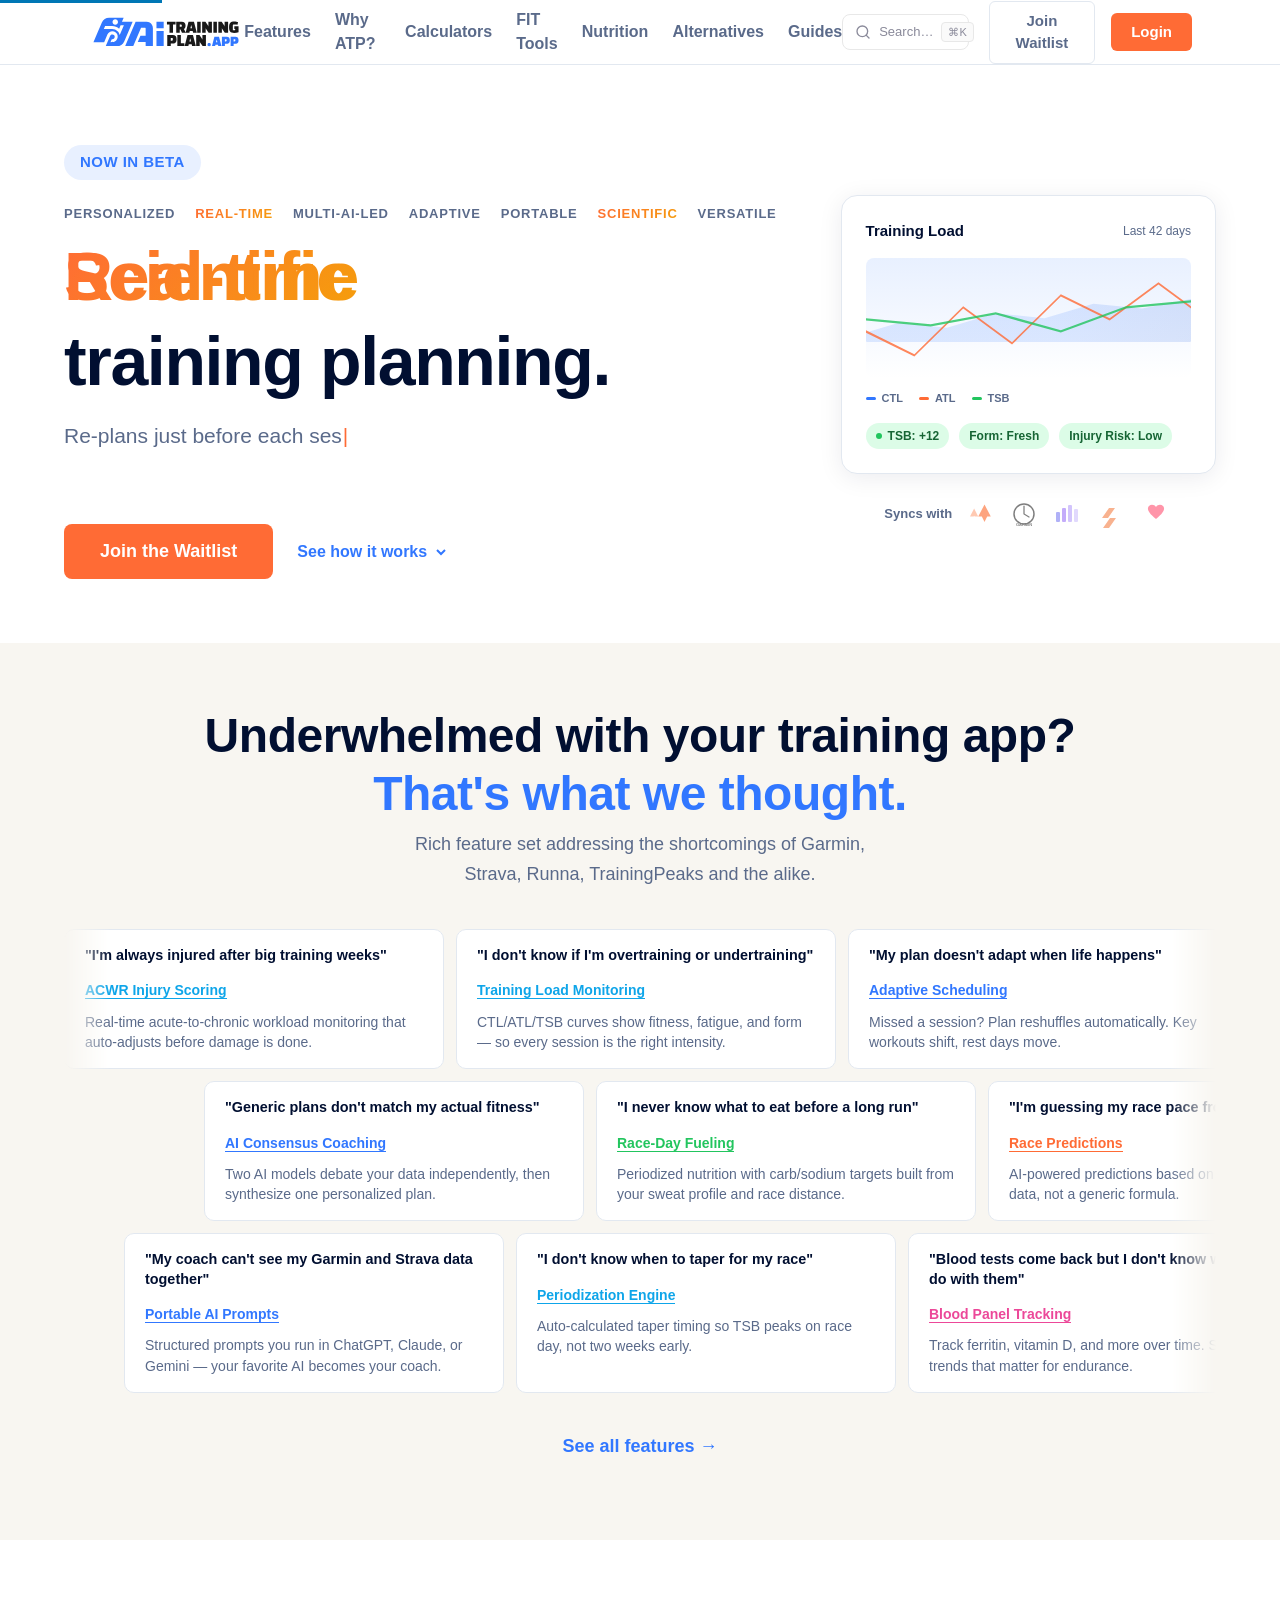
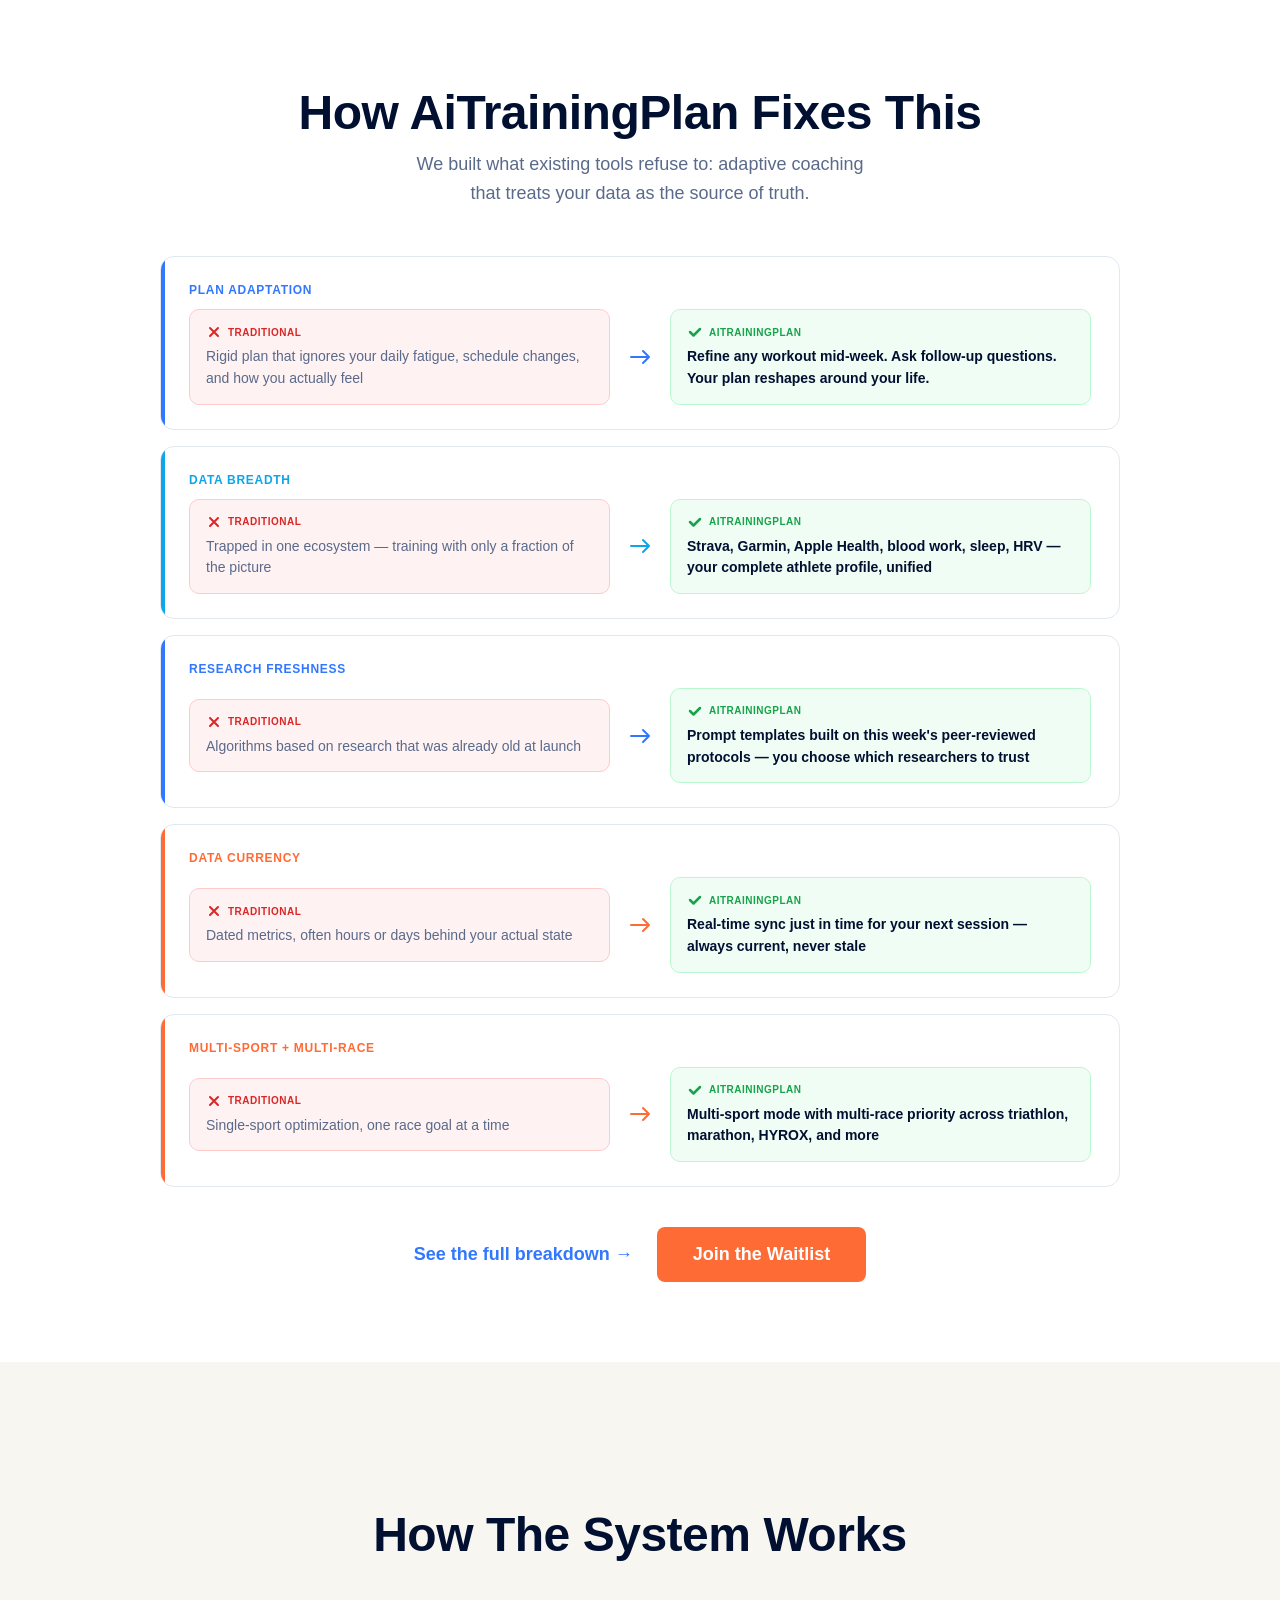
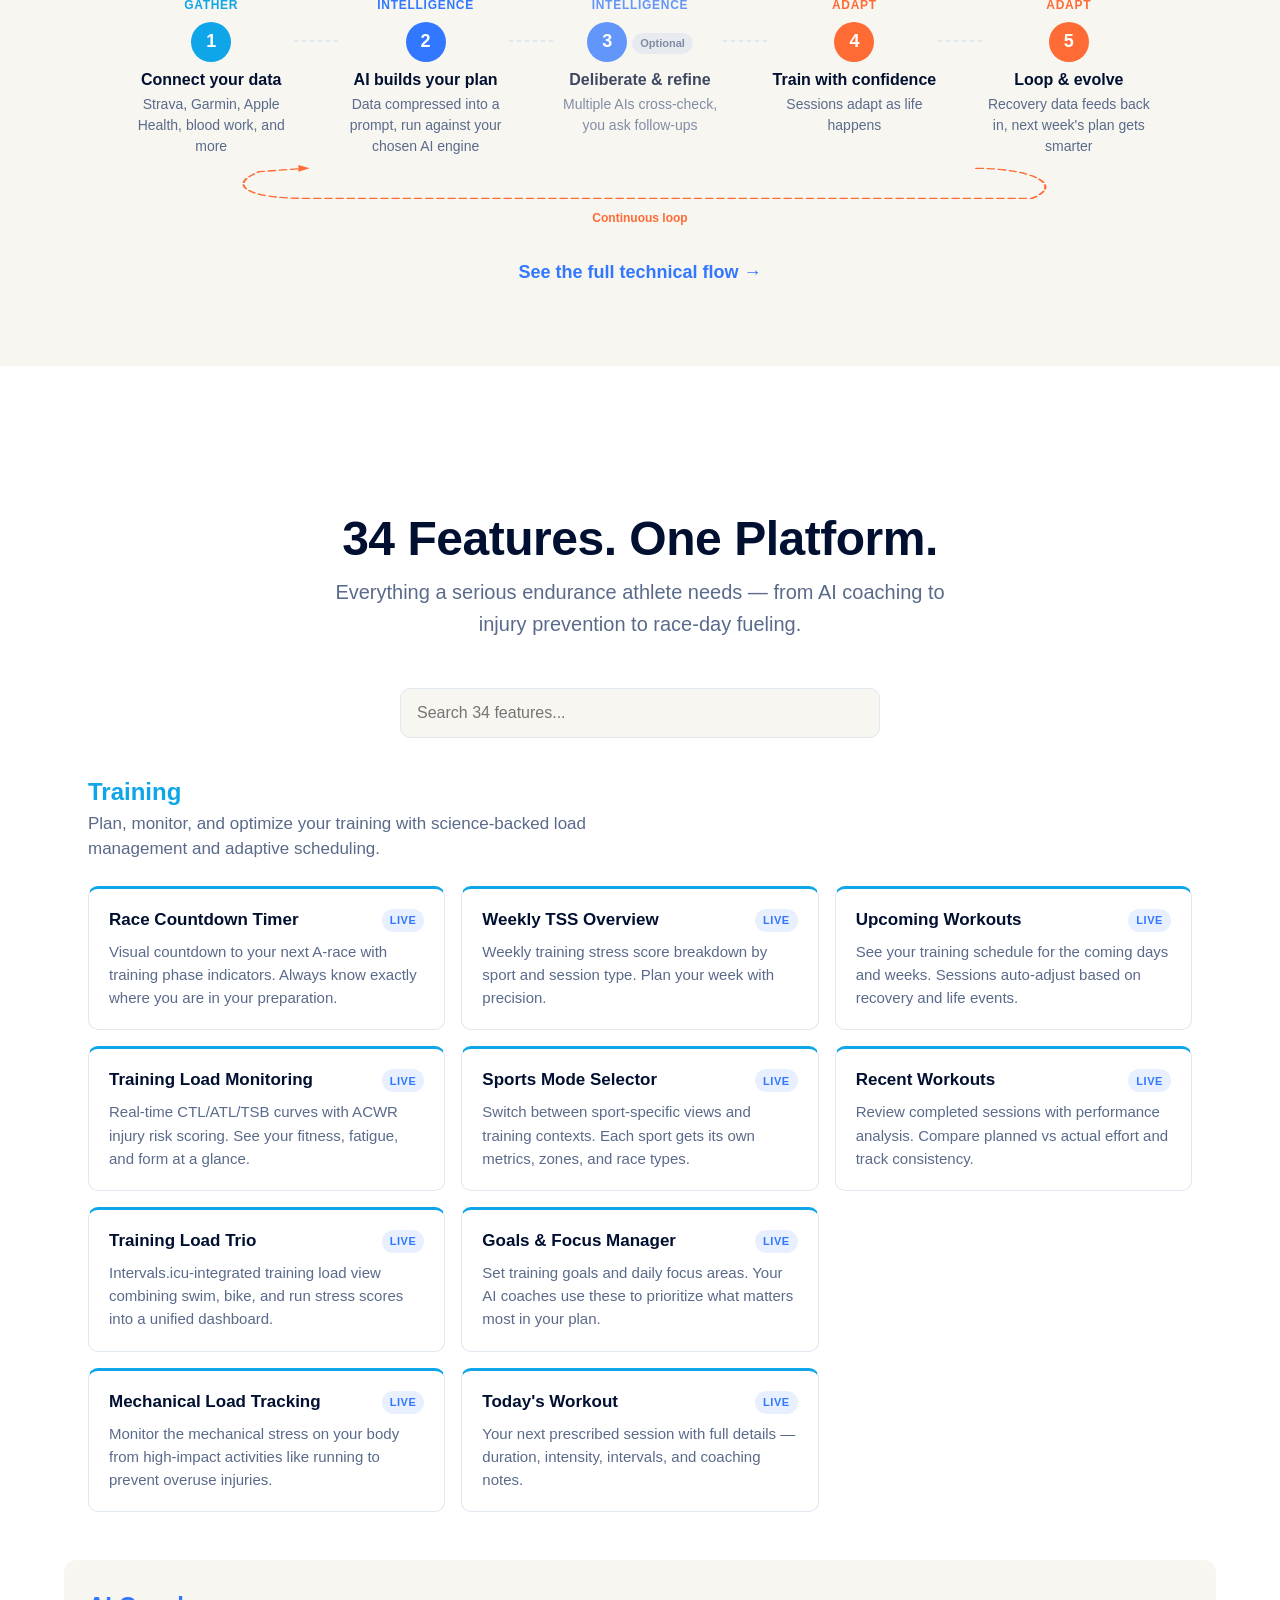
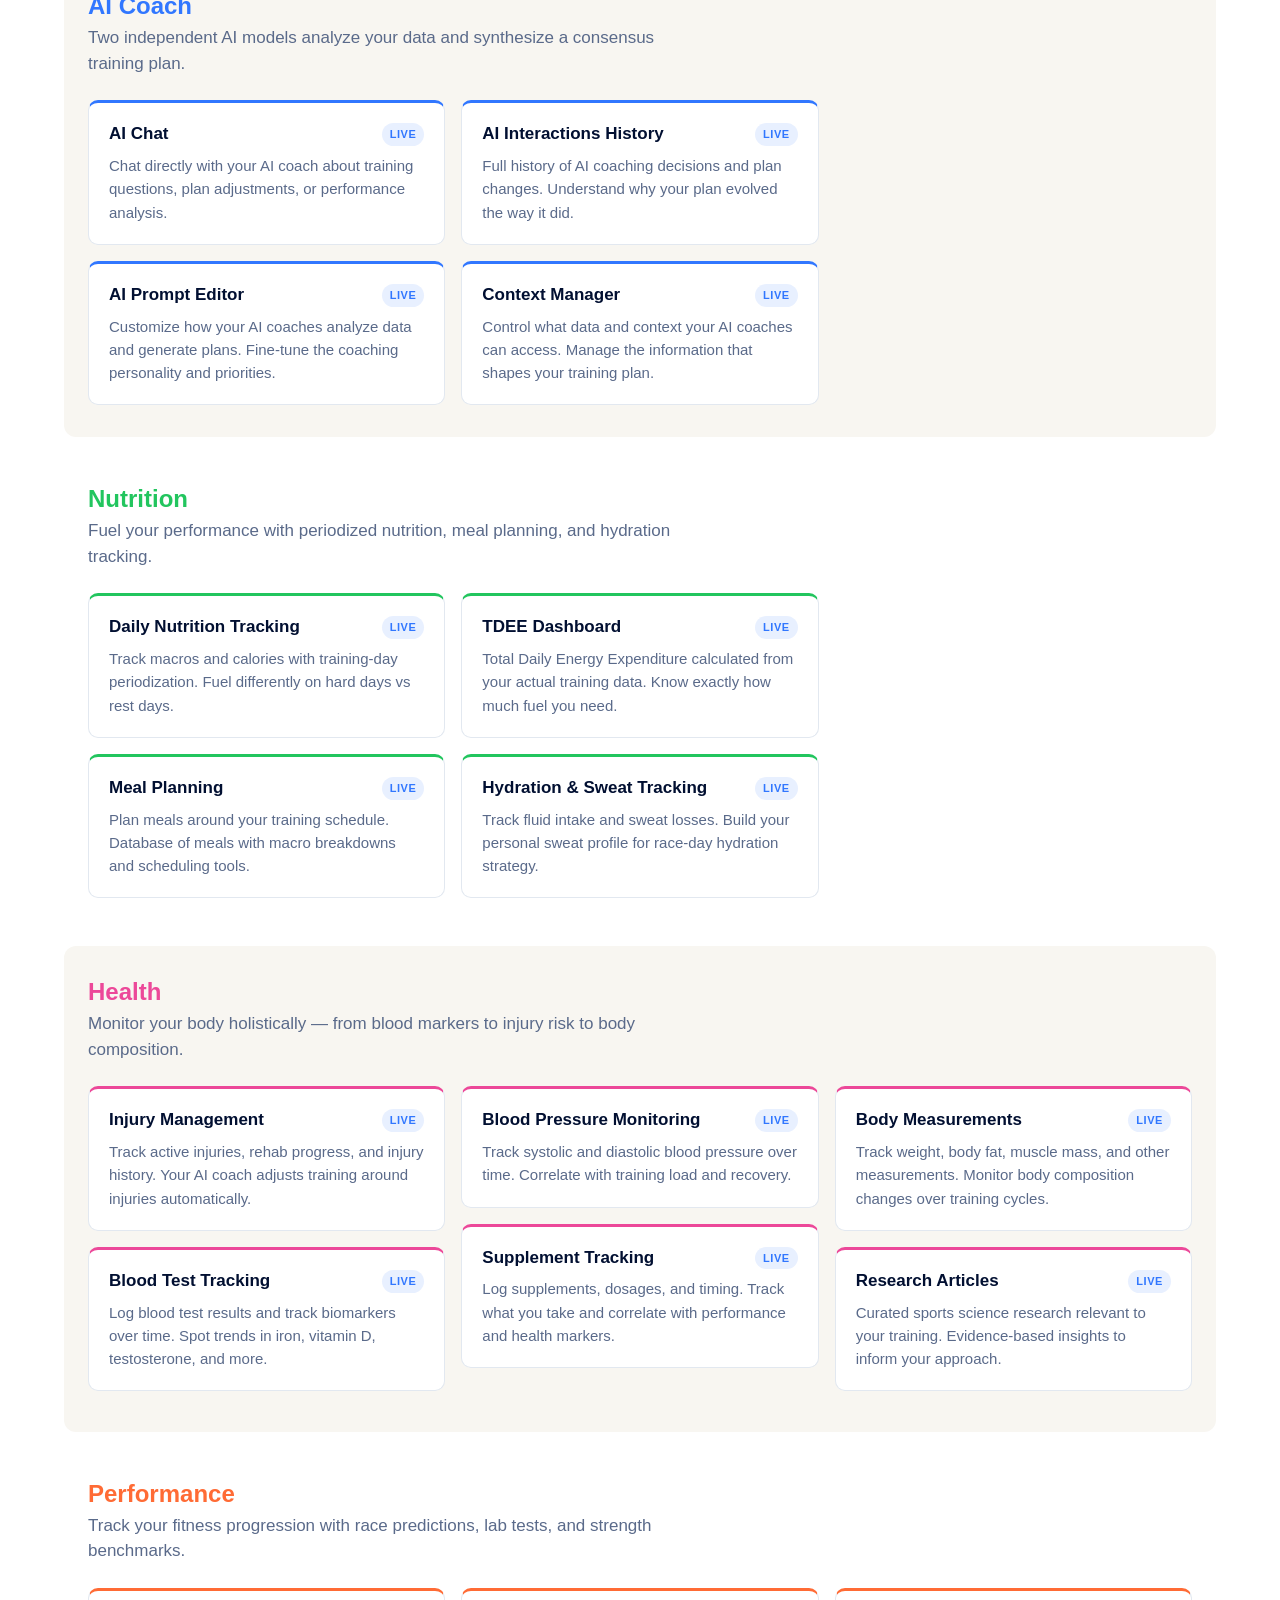
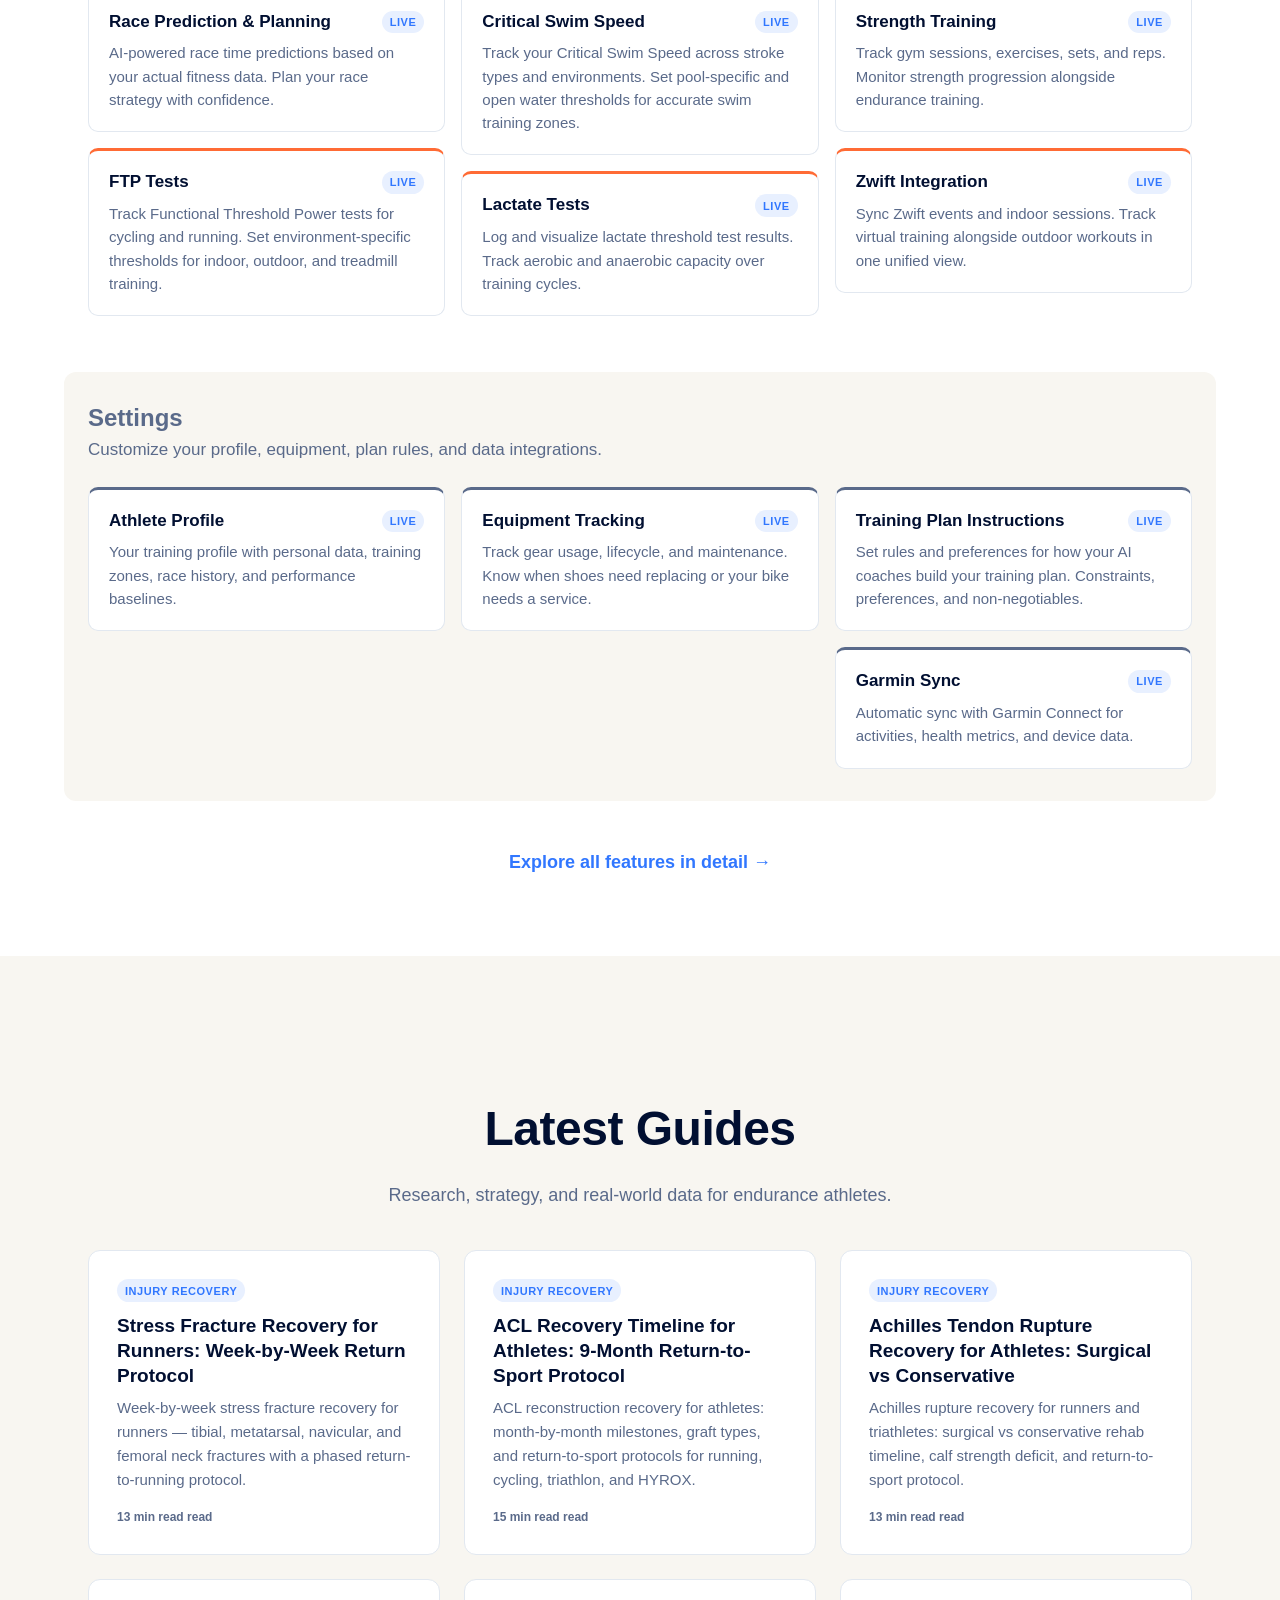
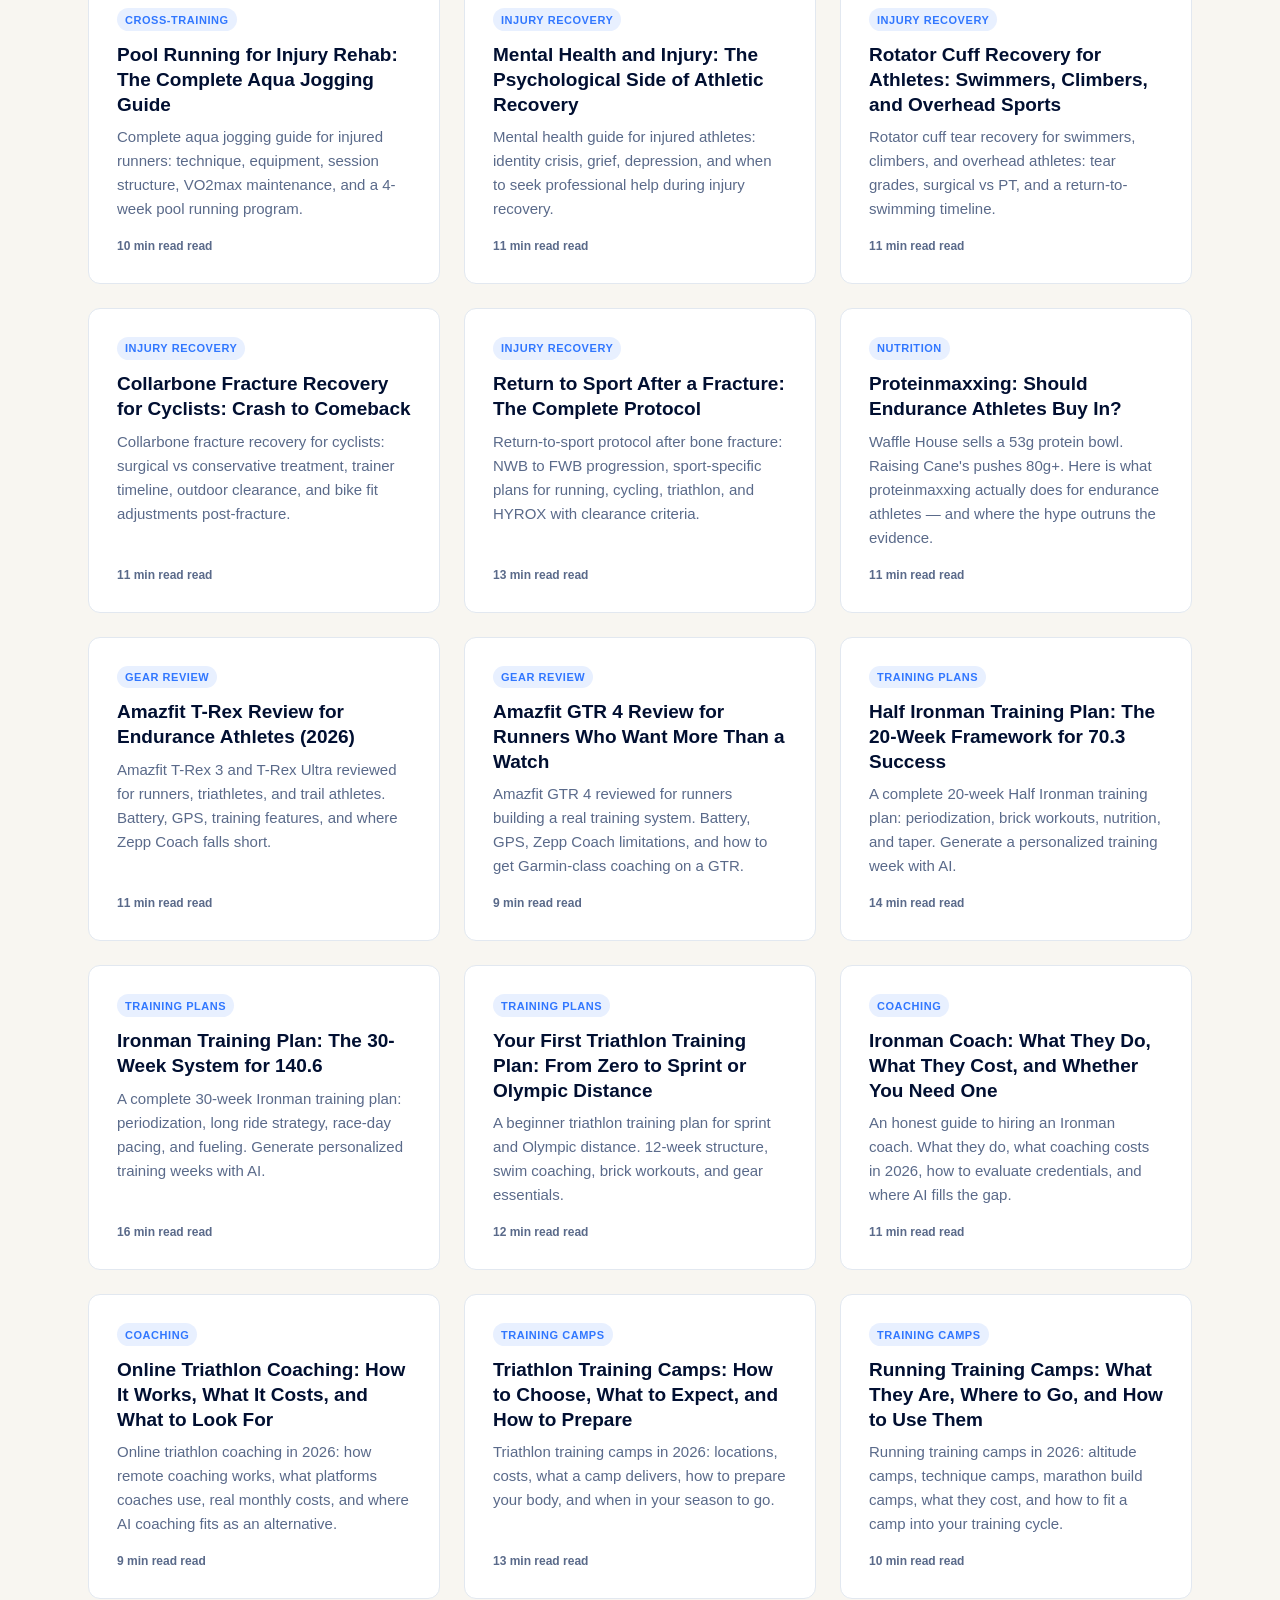
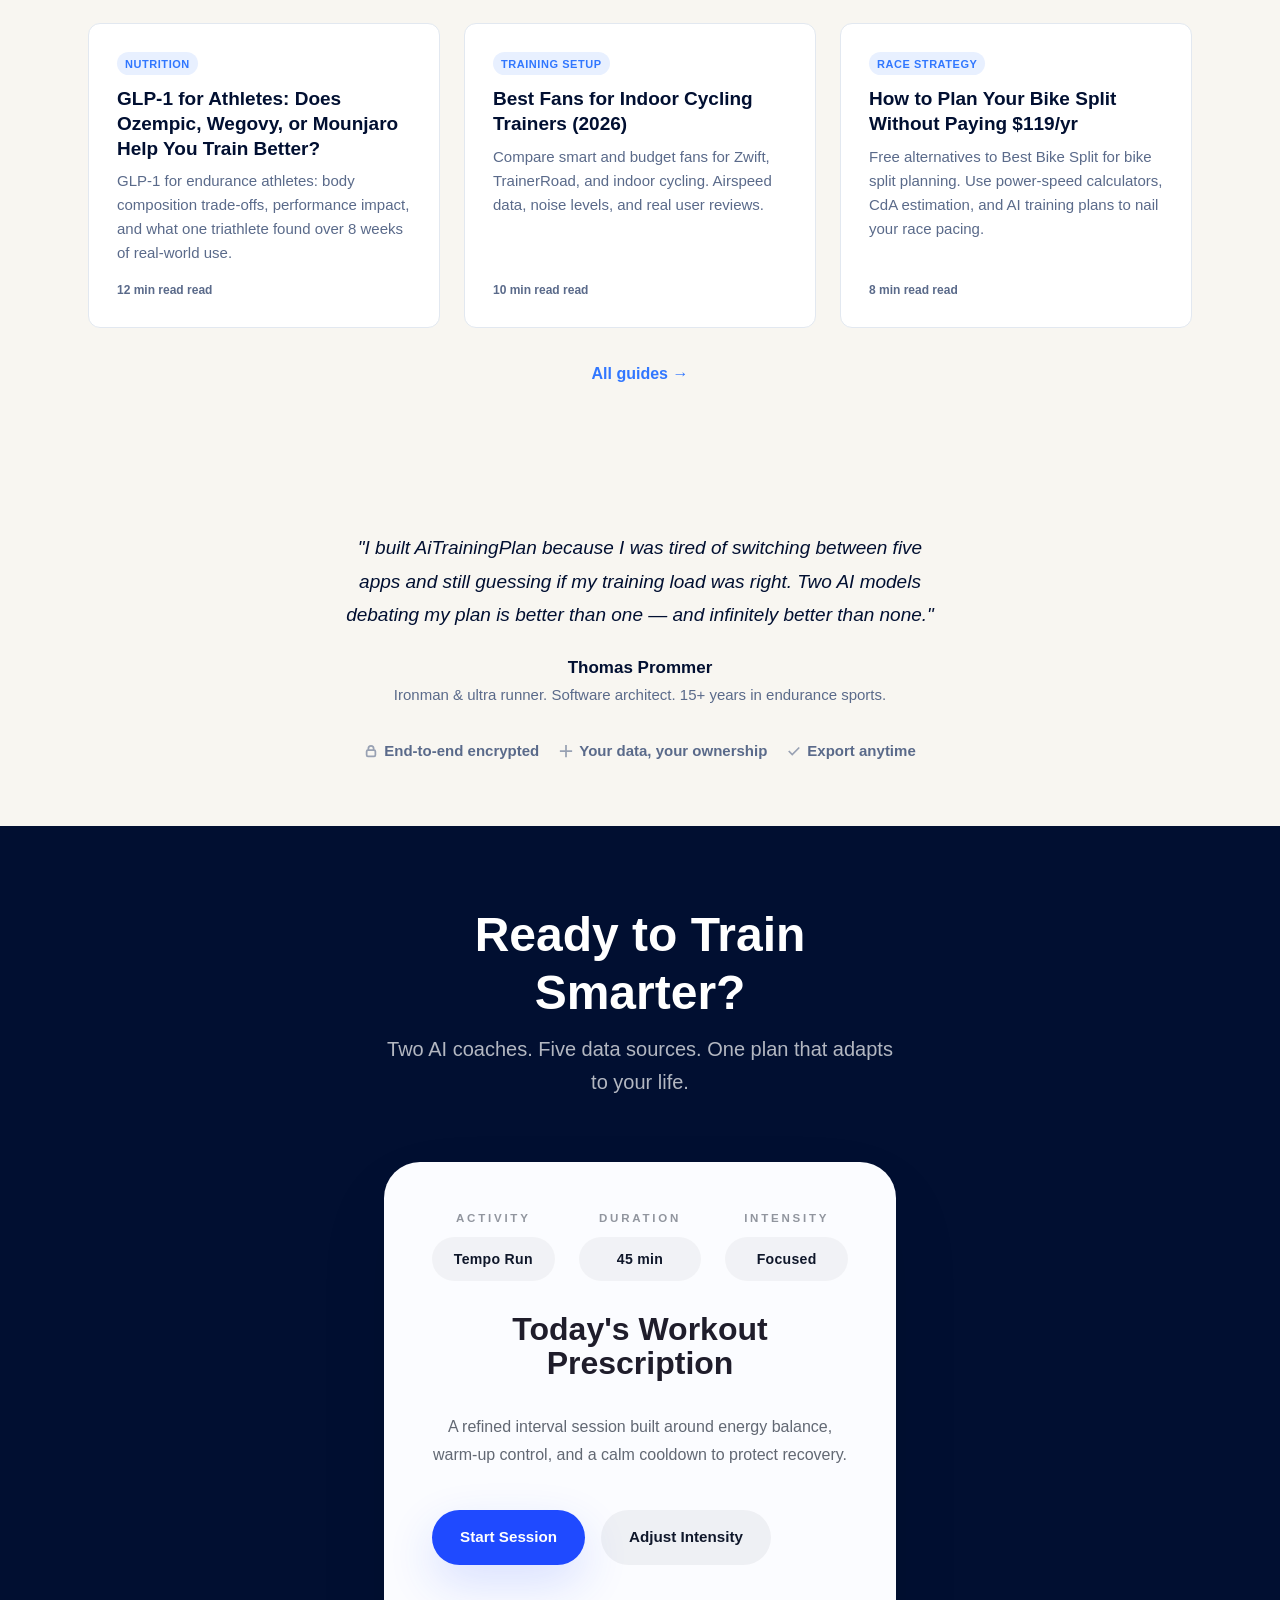
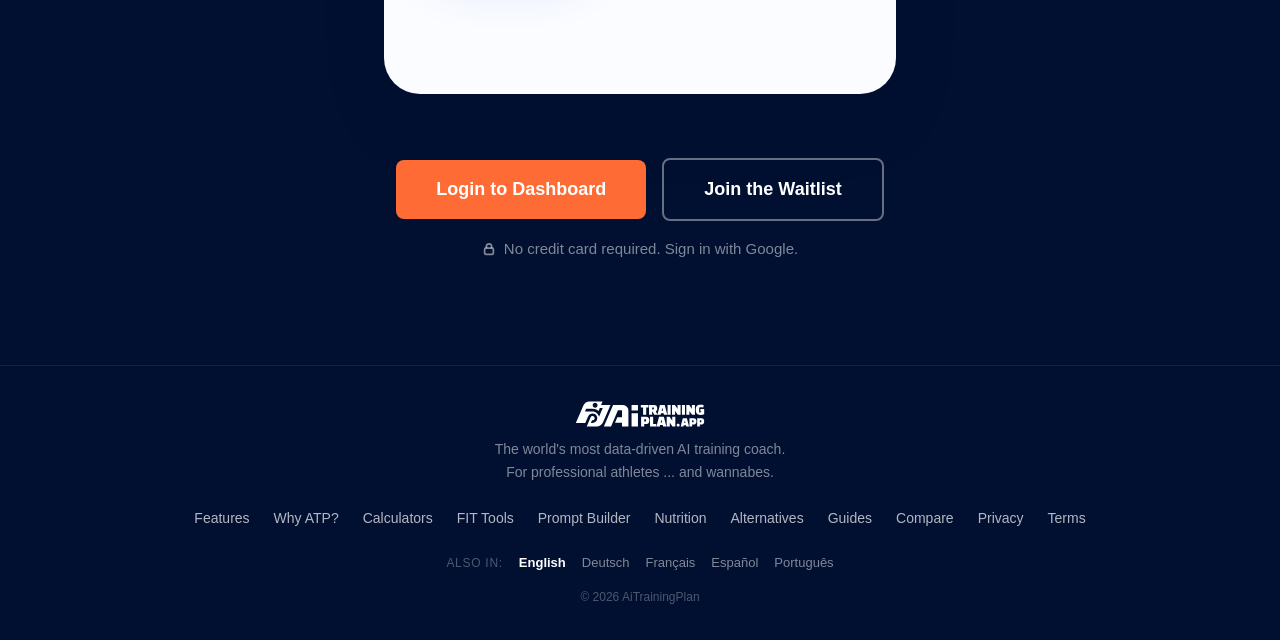
==== index.html @ 2c0650cd "Add generated website files" ====
<!DOCTYPE html>
<!-- saved from url=(0027)https://aitrainingplan.app/ -->
<html lang="en" data-theme="personal" class="theme-personal"><head><meta http-equiv="Content-Type" content="text/html; charset=UTF-8"><meta name="viewport" content="width=device-width, initial-scale=1, shrink-to-fit=no"><script async="" src="./AI Training Plan — Your Personal AI Coach for Every Sport_files/js"></script><script>(function(){const ga4Id = "G-XFSXRRTC7J";
const ga4Dimensions = {"content_group":"homepage","page_type":"homepage","audience_segment":"endurance-athletes","monetization_type":"none","domain_name":"aitrainingplan.app","content_id":"home"};

        window.dataLayer = window.dataLayer || [];
        window.gtag = function(){window.dataLayer.push(arguments);};
        gtag('js', new Date());

        // Config with page-level dimensions
        var configParams = { send_page_view: true };
        if (ga4Dimensions) {
          for (var k in ga4Dimensions) {
            if (ga4Dimensions[k]) configParams[k] = ga4Dimensions[k];
          }
        }
        gtag('config', ga4Id, configParams);

        // Revenue event helper — auto-generates click_id for BQ joins
        window.fireRevenueEvent = function(eventName, params) {
          params.click_id = crypto.randomUUID();
          gtag('event', eventName, params);
          return params.click_id;
        };

        // Debug mode — append ?ga4_debug=1 to any URL
        if (new URLSearchParams(window.location.search).has('ga4_debug')) {
          gtag('config', ga4Id, { debug_mode: true });
        }

        // Scroll depth tracking (25/50/75/100)
        (function() {
          var thresholds = [25, 50, 75, 100];
          var fired = {};
          function getScrollPct() {
            var h = document.documentElement.scrollHeight - window.innerHeight;
            return h <= 0 ? 100 : Math.round((window.scrollY / h) * 100);
          }
          window.addEventListener('scroll', function() {
            var pct = getScrollPct();
            for (var i = 0; i < thresholds.length; i++) {
              var t = thresholds[i];
              if (pct >= t && !fired[t]) {
                fired[t] = true;
                gtag('event', 'scroll_depth', { percent: t });
              }
            }
          }, { passive: true });
        })();
      })();</script><link rel="preconnect" href="https://fonts.googleapis.com/"><link rel="preconnect" href="https://fonts.gstatic.com/" crossorigin=""><link rel="preconnect" href="https://www.googletagmanager.com/"><link href="./AI Training Plan — Your Personal AI Coach for Every Sport_files/css2" rel="stylesheet"><link rel="icon" type="image/svg+xml" href="https://aitrainingplan.app/favicon.svg"><link rel="icon" type="image/png" href="https://aitrainingplan.app/apple-touch-icon.png"><link rel="shortcut icon" href="https://aitrainingplan.app/favicon.ico"><link rel="apple-touch-icon" href="https://aitrainingplan.app/apple-touch-icon.png"><title>AI Training Plan — Your Personal AI Coach for Every Sport</title><meta name="title" content="AI Training Plan — Your Personal AI Coach for Every Sport"><meta name="description" content="Stop guessing. AI Training Plan adapts your workouts in real time — training load, race-day fueling, and pace predictions all in one place. Free to start."><meta name="keywords" content="AI training plan, personalized coaching, running plan, triathlon training, Strava AI coach, adaptive training"><meta name="robots" content="index, follow"><link rel="canonical" href="https://aitrainingplan.app/"><link rel="alternate" hreflang="en" href="https://aitrainingplan.app/"><link rel="alternate" hreflang="de" href="https://aitrainingplan.app/de/"><link rel="alternate" hreflang="fr" href="https://aitrainingplan.app/fr/"><link rel="alternate" hreflang="es" href="https://aitrainingplan.app/es/"><link rel="alternate" hreflang="pt" href="https://aitrainingplan.app/pt/"><link rel="alternate" hreflang="x-default" href="https://aitrainingplan.app/"><meta property="og:type" content="website"><meta property="og:url" content="https://aitrainingplan.app/"><meta property="og:title" content="AI Training Plan — Your Personal AI Coach for Every Sport"><meta property="og:description" content="Stop guessing. AI Training Plan adapts your workouts in real time — training load, race-day fueling, and pace predictions all in one place. Free to start."><meta property="og:image" content="https://aitrainingplan.app/img/og/homepage.jpg"><meta property="og:image:width" content="1200"><meta property="og:image:height" content="630"><meta property="og:image:alt" content="AI Training Plan — personalized coaching for every athlete"><meta property="og:site_name" content="AI Training Plan"><meta property="og:locale" content="en_US"><meta name="twitter:card" content="summary_large_image"><meta name="twitter:url" content="https://aitrainingplan.app/"><meta name="twitter:title" content="AI Training Plan — Your Personal AI Coach for Every Sport"><meta name="twitter:description" content="Stop guessing. AI Training Plan adapts your workouts in real time — training load, race-day fueling, and pace predictions all in one place. Free to start."><meta name="twitter:image" content="https://aitrainingplan.app/img/og/homepage.jpg"> <link href="./AI Training Plan — Your Personal AI Coach for Every Sport_files/css2(1)" rel="stylesheet"> <style>
      :root {
        --ptp-blue: #3177FF;
        --ptp-blue-dark: #1F5CE0;
        --ptp-blue-light: #E8F0FF;
        --ptp-navy: #010F31;
        --ptp-navy-mid: #0D2460;
        --ptp-coral: #FF6B35;
        --ptp-coral-dark: #E55420;
        --ptp-off-white: #F8F6F1;
        --ptp-white: #FFFFFF;
        --ptp-text: #010F31;
        --ptp-text-muted: #5A6A8A;
        --ptp-border: #E2E8F0;
        --ptp-teal: #0EA5E9;
        --ptp-pillar-ai: #3177FF;
        --ptp-pillar-load: #0EA5E9;
        --ptp-pillar-sync: #FF6B35;
      }
      body {
        font-family: 'Encode Sans Condensed', -apple-system, BlinkMacSystemFont, 'Segoe UI', sans-serif;
        font-size: 1.0625rem;
        color: var(--ptp-text);
        background: var(--ptp-white);
        margin: 0;
        -webkit-font-smoothing: antialiased;
      }
    </style> <link rel="stylesheet" href="./AI Training Plan — Your Personal AI Coach for Every Sport_files/index.B_fgPTV2.css">
<link rel="stylesheet" href="./AI Training Plan — Your Personal AI Coach for Every Sport_files/_slug_.DOuX6eAo.css">
<link rel="stylesheet" href="./AI Training Plan — Your Personal AI Coach for Every Sport_files/index.CWppb_l2.css"><script type="module" src="./AI Training Plan — Your Personal AI Coach for Every Sport_files/page.D1uwR3nK.js.download"></script>
<script>/** @license Copyright 2020 Google LLC (BSD-3-Clause) */
/** Bundled JS generated from "@astrojs/lit/client-shim.js" */
var N = Object.defineProperty;
var i = (t, n) => () => (t && (n = t((t = 0))), n);
var b = (t, n) => {
	for (var a in n) N(t, a, { get: n[a], enumerable: !0 });
};
function s() {
	if (d === void 0) {
		let t = document.createElement('div');
		(t.innerHTML = '<div><template shadowrootmode="open"></template></div>'),
			(d = !!t.firstElementChild.shadowRoot);
	}
	return d;
}
var d,
	m = i(() => {});
var p,
	c,
	f,
	u = i(() => {
		(p = (t) => t.parentElement === null),
			(c = (t) => t.tagName === 'TEMPLATE'),
			(f = (t) => t.nodeType === Node.ELEMENT_NODE);
	});
var h,
	E = i(() => {
		m();
		u();
		h = (t) => {
			var n;
			if (s()) return;
			let a = [],
				e = t.firstElementChild;
			for (; e !== t && e !== null; )
				if (c(e)) a.push(e), (e = e.content);
				else if (e.firstElementChild !== null) e = e.firstElementChild;
				else if (f(e) && e.nextElementSibling !== null) e = e.nextElementSibling;
				else {
					let o;
					for (; e !== t && e !== null; )
						if (p(e)) {
							o = a.pop();
							let r = o.parentElement,
								l = o.getAttribute('shadowroot');
							if (((e = o), l === 'open' || l === 'closed')) {
								let y = o.hasAttribute('shadowrootdelegatesfocus');
								try {
									r.attachShadow({ mode: l, delegatesFocus: y }).append(o.content);
								} catch {}
							} else o = void 0;
						} else {
							let r = e.nextElementSibling;
							if (r != null) {
								(e = r), o !== void 0 && o.parentElement.removeChild(o);
								break;
							}
							let l =
								(n = e.parentElement) === null || n === void 0 ? void 0 : n.nextElementSibling;
							if (l != null) {
								(e = l), o !== void 0 && o.parentElement.removeChild(o);
								break;
							}
							(e = e.parentElement), o !== void 0 && (o.parentElement.removeChild(o), (o = void 0));
						}
				}
		};
	});
var w = i(() => {
	E();
});
var v = {};
b(v, { hasNativeDeclarativeShadowRoots: () => s, hydrateShadowRoots: () => h });
var S = i(() => {
	m();
	w();
});
async function g() {
	let { hydrateShadowRoots: t } = await Promise.resolve().then(() => (S(), v));
	window.addEventListener('DOMContentLoaded', () => t(document.body), { once: true });
}
var x = Document.parseHTMLUnsafe(
	'<p><template shadowrootmode="open"></template></p>'
).querySelector('p');
(!x || !x.shadowRoot) && g();
</script></head> <body class="" cz-shortcut-listen="true">  <a href="https://aitrainingplan.app/#main-content" class="skip-link">Skip to content</a>  <header class="ptp-nav"> <div class="ptp-nav__inner"> <a href="https://aitrainingplan.app/" class="ptp-nav__brand"> <img src="./AI Training Plan — Your Personal AI Coach for Every Sport_files/logo.svg" alt="AiTrainingPlan" class="ptp-nav__logo-img" width="120" height="40"> </a> <nav class="ptp-nav__links" aria-label="Main navigation"> <a href="https://aitrainingplan.app/features/" class="ptp-nav__link">Features</a> <a href="https://aitrainingplan.app/how-its-different/" class="ptp-nav__link">Why ATP?</a> <a href="https://aitrainingplan.app/en/tools/calculators/" class="ptp-nav__link">Calculators</a> <a href="https://aitrainingplan.app/en/tools/fit-files/" class="ptp-nav__link">FIT Tools</a> <a href="https://aitrainingplan.app/en/nutrition/" class="ptp-nav__link">Nutrition</a> <a href="https://aitrainingplan.app/en/alternatives/" class="ptp-nav__link">Alternatives</a> <a href="https://aitrainingplan.app/en/learn/guides/" class="ptp-nav__link">Guides</a> </nav> <div class="ptp-nav__actions"> <div class="ptp-nav__search"><button type="button" class="site-search-trigger-input" data-ss-open="" aria-label="Search…" fdprocessedid="wnyz99"><svg class="site-search-trigger-svg" viewBox="0 0 24 24" width="16" height="16" fill="none" stroke="currentColor" stroke-width="2" stroke-linecap="round" stroke-linejoin="round"><circle cx="11" cy="11" r="8"></circle><line x1="21" y1="21" x2="16.65" y2="16.65"></line></svg><span class="site-search-trigger-placeholder">Search…</span><kbd class="site-search-trigger-kbd-inline">⌘K</kbd></button><script>
  // Event delegation — works for any trigger on the page, including ones mounted
  // after load. Keeps this script a one-liner per page and avoids per-button
  // listeners that wouldn't re-bind if the header re-renders.
  if (!window.__flywheelSearchBound) {
    window.__flywheelSearchBound = true;
    document.addEventListener('click', (e) => {
      const target = e.target instanceof Element ? e.target.closest('[data-ss-open]') : null;
      if (!target) return;
      e.preventDefault();
      window.dispatchEvent(new CustomEvent('flywheel:open-search'));
    });
  }
</script></div> <button class="ptp-nav__apply waitlist-trigger" fdprocessedid="91kh1l">Join Waitlist</button> <a href="https://my.aitrainingplan.app/" class="ptp-nav__cta">Login</a> </div> <button class="ptp-nav__burger" aria-label="Open menu" aria-expanded="false"> <span></span><span></span><span></span> </button> </div> </header>  <main id="main-content" data-pagefind-body="">    <style>astro-island,astro-slot,astro-static-slot{display:contents}</style><script>(()=>{var l=(n,t)=>{let i=async()=>{await(await n())()},e=typeof t.value=="object"?t.value:void 0,s={timeout:e==null?void 0:e.timeout};"requestIdleCallback"in window?window.requestIdleCallback(i,s):setTimeout(i,s.timeout||200)};(self.Astro||(self.Astro={})).idle=l;window.dispatchEvent(new Event("astro:idle"));})();</script><script>(()=>{var A=Object.defineProperty;var g=(i,o,a)=>o in i?A(i,o,{enumerable:!0,configurable:!0,writable:!0,value:a}):i[o]=a;var d=(i,o,a)=>g(i,typeof o!="symbol"?o+"":o,a);{let i={0:t=>m(t),1:t=>a(t),2:t=>new RegExp(t),3:t=>new Date(t),4:t=>new Map(a(t)),5:t=>new Set(a(t)),6:t=>BigInt(t),7:t=>new URL(t),8:t=>new Uint8Array(t),9:t=>new Uint16Array(t),10:t=>new Uint32Array(t),11:t=>1/0*t},o=t=>{let[l,e]=t;return l in i?i[l](e):void 0},a=t=>t.map(o),m=t=>typeof t!="object"||t===null?t:Object.fromEntries(Object.entries(t).map(([l,e])=>[l,o(e)]));class y extends HTMLElement{constructor(){super(...arguments);d(this,"Component");d(this,"hydrator");d(this,"hydrate",async()=>{var b;if(!this.hydrator||!this.isConnected)return;let e=(b=this.parentElement)==null?void 0:b.closest("astro-island[ssr]");if(e){e.addEventListener("astro:hydrate",this.hydrate,{once:!0});return}let c=this.querySelectorAll("astro-slot"),n={},h=this.querySelectorAll("template[data-astro-template]");for(let r of h){let s=r.closest(this.tagName);s!=null&&s.isSameNode(this)&&(n[r.getAttribute("data-astro-template")||"default"]=r.innerHTML,r.remove())}for(let r of c){let s=r.closest(this.tagName);s!=null&&s.isSameNode(this)&&(n[r.getAttribute("name")||"default"]=r.innerHTML)}let p;try{p=this.hasAttribute("props")?m(JSON.parse(this.getAttribute("props"))):{}}catch(r){let s=this.getAttribute("component-url")||"<unknown>",v=this.getAttribute("component-export");throw v&&(s+=` (export ${v})`),console.error(`[hydrate] Error parsing props for component ${s}`,this.getAttribute("props"),r),r}let u;await this.hydrator(this)(this.Component,p,n,{client:this.getAttribute("client")}),this.removeAttribute("ssr"),this.dispatchEvent(new CustomEvent("astro:hydrate"))});d(this,"unmount",()=>{this.isConnected||this.dispatchEvent(new CustomEvent("astro:unmount"))})}disconnectedCallback(){document.removeEventListener("astro:after-swap",this.unmount),document.addEventListener("astro:after-swap",this.unmount,{once:!0})}connectedCallback(){if(!this.hasAttribute("await-children")||document.readyState==="interactive"||document.readyState==="complete")this.childrenConnectedCallback();else{let e=()=>{document.removeEventListener("DOMContentLoaded",e),c.disconnect(),this.childrenConnectedCallback()},c=new MutationObserver(()=>{var n;((n=this.lastChild)==null?void 0:n.nodeType)===Node.COMMENT_NODE&&this.lastChild.nodeValue==="astro:end"&&(this.lastChild.remove(),e())});c.observe(this,{childList:!0}),document.addEventListener("DOMContentLoaded",e)}}async childrenConnectedCallback(){let e=this.getAttribute("before-hydration-url");e&&await import(e),this.start()}async start(){let e=JSON.parse(this.getAttribute("opts")),c=this.getAttribute("client");if(Astro[c]===void 0){window.addEventListener(`astro:${c}`,()=>this.start(),{once:!0});return}try{await Astro[c](async()=>{let n=this.getAttribute("renderer-url"),[h,{default:p}]=await Promise.all([import(this.getAttribute("component-url")),n?import(n):()=>()=>{}]),u=this.getAttribute("component-export")||"default";if(!u.includes("."))this.Component=h[u];else{this.Component=h;for(let f of u.split("."))this.Component=this.Component[f]}return this.hydrator=p,this.hydrate},e,this)}catch(n){console.error(`[astro-island] Error hydrating ${this.getAttribute("component-url")}`,n)}}attributeChangedCallback(){this.hydrate()}}d(y,"observedAttributes",["props"]),customElements.get("astro-island")||customElements.define("astro-island",y)}})();</script><astro-island uid="5adkA" prefix="r1" component-url="/assets/SiteSearchModal.By-NQamH.js" component-export="default" renderer-url="/assets/client.DkeD9bak.js" props="{&quot;headless&quot;:[0,true],&quot;config&quot;:[0,{&quot;site&quot;:[0,&quot;aitrainingplan.app&quot;],&quot;lang&quot;:[0,&quot;en&quot;],&quot;telemetryEndpoint&quot;:[0,&quot;https://ask.tfw.bz&quot;],&quot;federatedIndexes&quot;:[1,[]],&quot;sectionPriors&quot;:[0]}],&quot;strings&quot;:[0,{&quot;trigger&quot;:[0,&quot;Search&quot;],&quot;placeholder&quot;:[0,&quot;Search the site…&quot;],&quot;scopeSite&quot;:[0,&quot;This site&quot;],&quot;scopeAll&quot;:[0,&quot;All Flywheel sites&quot;],&quot;scopeGuides&quot;:[0,&quot;Guides&quot;],&quot;scopeTools&quot;:[0,&quot;Tools&quot;],&quot;scopePeople&quot;:[0,&quot;People&quot;],&quot;allLanguages&quot;:[0,&quot;All languages&quot;],&quot;empty&quot;:[0,&quot;Type to search. Try a topic, tool, or question.&quot;],&quot;noResults&quot;:[0,&quot;No results on this site.&quot;],&quot;noResultsOthers&quot;:[0,&quot;Here&#39;s what we found on other Flywheel sites:&quot;],&quot;requestContent&quot;:[0,&quot;Request this content →&quot;],&quot;closeLabel&quot;:[0,&quot;Close search&quot;],&quot;loading&quot;:[0,&quot;Searching…&quot;],&quot;federatedBucketTitle&quot;:[0,&quot;Also on other Flywheel sites&quot;],&quot;resultCountSingular&quot;:[0,&quot;1 result&quot;],&quot;resultCountPlural&quot;:[0,&quot;{n} results&quot;]}],&quot;requestContentEmail&quot;:[0],&quot;askEnabled&quot;:[0,false],&quot;askPersona&quot;:[0],&quot;askDisplayName&quot;:[0],&quot;askEndpoint&quot;:[0]}" client="idle" before-hydration-url="/assets/astro_scripts/before-hydration.js.Cf3U3xhd.js" opts="{&quot;name&quot;:&quot;SiteSearchModal&quot;,&quot;value&quot;:true}"></astro-island>   <!-- ============ HERO ============ --><section class="ptp-hero" data-astro-cid-avps6lzj=""> <div class="ptp-hero__inner" data-astro-cid-avps6lzj=""> <div class="ptp-hero__content" data-astro-cid-avps6lzj=""> <span class="ptp-hero__badge" data-astro-cid-avps6lzj="">Now in Beta</span> <div class="ptp-hero__eyebrow" aria-hidden="true" data-astro-cid-avps6lzj=""> <span class="ptp-hero__eyebrow-item" data-astro-cid-avps6lzj="">Personalized</span><span class="ptp-hero__eyebrow-item" data-astro-cid-avps6lzj="">Real-time</span><span class="ptp-hero__eyebrow-item" data-astro-cid-avps6lzj="">Multi-AI-led</span><span class="ptp-hero__eyebrow-item" data-astro-cid-avps6lzj="">Adaptive</span><span class="ptp-hero__eyebrow-item" data-astro-cid-avps6lzj="">Portable</span><span class="ptp-hero__eyebrow-item ptp-hero__eyebrow-item--active" data-astro-cid-avps6lzj="">Scientific</span><span class="ptp-hero__eyebrow-item" data-astro-cid-avps6lzj="">Versatile</span> </div> <h1 class="ptp-hero__headline" data-astro-cid-avps6lzj=""> <span class="ptp-hero__rotating" aria-live="polite" data-astro-cid-avps6lzj=""> <span class="ptp-hero__word" data-tagline="Built around your fitness data, your goals, and your race calendar. No two training plans look the same." data-astro-cid-avps6lzj="">Personalized</span><span class="ptp-hero__word" data-tagline="Re-plans just before each session, not just weekly. Your workout reflects how you feel today, not last Monday." data-astro-cid-avps6lzj="">Real-time</span><span class="ptp-hero__word" data-tagline="Multiple AI models debate your data and converge on the strongest plan. No single model bias shapes your training." data-astro-cid-avps6lzj="">Multi-AI-led</span><span class="ptp-hero__word" data-tagline="Evolves with your fitness, fatigue, and last-minute changes. Miss a session or hit a PR — the plan recalibrates instantly." data-astro-cid-avps6lzj="">Adaptive</span><span class="ptp-hero__word" data-tagline="Refine your plan in ChatGPT, Claude, Gemini, or any AI you trust. Your training data stays yours, wherever you take it." data-astro-cid-avps6lzj="">Portable</span><span class="ptp-hero__word ptp-hero__word--active" data-tagline="Grounded in the latest research on periodization, HRV, and sports science. Evidence-based training, not trend-chasing." data-astro-cid-avps6lzj="">Scientific</span><span class="ptp-hero__word" data-tagline="Multi-sport ready — Hyrox, marathon, triathlon, or any combination. One balanced plan across all your disciplines." data-astro-cid-avps6lzj="">Versatile</span> </span> <span class="ptp-hero__suffix" data-astro-cid-avps6lzj="">training planning.</span> </h1> <p class="ptp-hero__tagline" id="hero-tagline" data-astro-cid-avps6lzj="">Grounded in the latest research on periodization, HRV, and sports science. Evidence-based training, not trend-chasing.</p> <div class="ptp-hero__actions" data-astro-cid-avps6lzj=""> <button class="ptp-btn ptp-btn--coral waitlist-trigger" data-astro-cid-avps6lzj="" fdprocessedid="z3hxu">Join the Waitlist</button> <a href="https://aitrainingplan.app/#how-it-works" class="ptp-hero__scroll" data-astro-cid-avps6lzj=""> See how it works <svg width="16" height="16" viewBox="0 0 16 16" fill="none" stroke="currentColor" stroke-width="2" data-astro-cid-avps6lzj=""><path d="M4 6l4 4 4-4" data-astro-cid-avps6lzj=""></path></svg> </a> </div> </div> <div class="ptp-hero__visual" data-astro-cid-avps6lzj=""> <div class="ptp-dashboard-card" data-astro-cid-avps6lzj=""> <div class="ptp-dashboard-card__header" data-astro-cid-avps6lzj=""> <span class="ptp-dashboard-card__title" data-astro-cid-avps6lzj="">Training Load</span> <span class="ptp-dashboard-card__period" data-astro-cid-avps6lzj="">Last 42 days</span> </div> <div class="ptp-dashboard-card__chart" data-astro-cid-avps6lzj=""> <div class="ptp-chart-line ptp-chart-line--ctl" aria-hidden="true" data-astro-cid-avps6lzj=""></div> <div class="ptp-chart-line ptp-chart-line--atl" aria-hidden="true" data-astro-cid-avps6lzj=""></div> <div class="ptp-chart-line ptp-chart-line--tsb" aria-hidden="true" data-astro-cid-avps6lzj=""></div> </div> <div class="ptp-dashboard-card__legend" data-astro-cid-avps6lzj=""> <span class="ptp-legend ptp-legend--ctl" data-astro-cid-avps6lzj="">CTL</span> <span class="ptp-legend ptp-legend--atl" data-astro-cid-avps6lzj="">ATL</span> <span class="ptp-legend ptp-legend--tsb" data-astro-cid-avps6lzj="">TSB</span> </div> <div class="ptp-dashboard-card__stats" data-astro-cid-avps6lzj=""> <span class="ptp-stat ptp-stat--green" data-astro-cid-avps6lzj=""> <span class="ptp-stat__dot" data-astro-cid-avps6lzj=""></span>
TSB: +12
</span> <span class="ptp-stat ptp-stat--green" data-astro-cid-avps6lzj="">Form: Fresh</span> <span class="ptp-stat ptp-stat--low" data-astro-cid-avps6lzj="">Injury Risk: Low</span> </div> </div> <div class="ptp-hero__integrations" data-astro-cid-avps6lzj=""> <span class="ptp-hero__integrations-label" data-astro-cid-avps6lzj="">Syncs with</span> <div class="ptp-hero__integrations-logos" data-astro-cid-avps6lzj=""> <div class="ptp-logo-item" aria-label="Strava" data-astro-cid-avps6lzj=""> <svg viewBox="0 0 64 64" width="32" height="32" data-astro-cid-avps6lzj=""><path d="M41.03 47.85l-5.38-10.68h-7.17l12.55-24.34 12.55 24.34h-7.17L41.03 47.85z" fill="#FC4C02" data-astro-cid-avps6lzj=""></path><path d="M28.48 37.17l-8.22-16.34L12 37.17h7.37l.91-1.8.91 1.8h7.29z" fill="#FC4C02" opacity=".6" data-astro-cid-avps6lzj=""></path></svg> </div> <div class="ptp-logo-item" aria-label="Garmin" data-astro-cid-avps6lzj=""> <svg viewBox="0 0 64 64" width="32" height="32" data-astro-cid-avps6lzj=""><circle cx="32" cy="32" r="20" fill="none" stroke="#000" stroke-width="3" data-astro-cid-avps6lzj=""></circle><path d="M32 16v16l10 6" fill="none" stroke="#000" stroke-width="2.5" stroke-linecap="round" data-astro-cid-avps6lzj=""></path><text x="32" y="56" text-anchor="middle" font-size="8" font-weight="700" fill="#000" data-astro-cid-avps6lzj="">GARMIN</text></svg> </div> <div class="ptp-logo-item" aria-label="Intervals.icu" data-astro-cid-avps6lzj=""> <svg viewBox="0 0 64 64" width="32" height="32" data-astro-cid-avps6lzj=""><rect x="8" y="28" width="8" height="20" rx="2" fill="#6366F1" data-astro-cid-avps6lzj=""></rect><rect x="20" y="20" width="8" height="28" rx="2" fill="#8B5CF6" data-astro-cid-avps6lzj=""></rect><rect x="32" y="14" width="8" height="34" rx="2" fill="#A78BFA" data-astro-cid-avps6lzj=""></rect><rect x="44" y="22" width="8" height="26" rx="2" fill="#C4B5FD" data-astro-cid-avps6lzj=""></rect></svg> </div> <div class="ptp-logo-item" aria-label="Zwift" data-astro-cid-avps6lzj=""> <svg viewBox="0 0 64 64" width="32" height="32" data-astro-cid-avps6lzj=""><path d="M12 40l14-20h12L24 40h16l-14 20h-12l14-20H12z" fill="#F26722" data-astro-cid-avps6lzj=""></path></svg> </div> <div class="ptp-logo-item" aria-label="Apple Health" data-astro-cid-avps6lzj=""> <svg viewBox="0 0 64 64" width="32" height="32" data-astro-cid-avps6lzj=""><path d="M32 18c-3-5-10-6-14-2s-4 12 14 26c18-14 18-22 14-26s-11-3-14 2z" fill="#FF2D55" data-astro-cid-avps6lzj=""></path></svg> </div> </div> </div> </div> </div> </section> <!-- ============ PROBLEMS (brick carousel) ============ --> <section class="ptp-problems" data-astro-cid-avps6lzj=""> <div class="ptp-container" data-astro-cid-avps6lzj=""> <h2 class="ptp-section-title" data-astro-cid-avps6lzj="">Underwhelmed with your training app?<br data-astro-cid-avps6lzj=""><span class="ptp-section-title__accent" data-astro-cid-avps6lzj="">That's what we thought.</span></h2> <p class="ptp-problems__sub" data-astro-cid-avps6lzj="">Rich feature set addressing the shortcomings of Garmin, Strava, Runna, TrainingPeaks and the alike.</p> </div> <div class="ptp-brick-carousel" data-astro-cid-avps6lzj=""> <div class="ptp-brick-carousel__row ptp-brick-carousel__row--0" data-astro-cid-avps6lzj=""> <div class="ptp-brick-carousel__track " data-astro-cid-avps6lzj=""> <div class="ptp-problem-card" data-astro-cid-avps6lzj=""> <blockquote class="ptp-problem-card__quote" data-astro-cid-avps6lzj="">"I'm always injured after big training weeks"</blockquote> <p class="ptp-problem-card__feature" data-astro-cid-avps6lzj=""> <a href="https://aitrainingplan.app/features/#acwr-injury-scoring" class="ptp-problem-card__feature-link" style="color: var(--ptp-pillar-load);" data-astro-cid-avps6lzj="">ACWR Injury Scoring</a> </p> <p class="ptp-problem-card__answer" data-astro-cid-avps6lzj="">Real-time acute-to-chronic workload monitoring that auto-adjusts before damage is done.</p> </div><div class="ptp-problem-card" data-astro-cid-avps6lzj=""> <blockquote class="ptp-problem-card__quote" data-astro-cid-avps6lzj="">"I don't know if I'm overtraining or undertraining"</blockquote> <p class="ptp-problem-card__feature" data-astro-cid-avps6lzj=""> <a href="https://aitrainingplan.app/features/#training-load-monitoring" class="ptp-problem-card__feature-link" style="color: var(--ptp-pillar-load);" data-astro-cid-avps6lzj="">Training Load Monitoring</a> </p> <p class="ptp-problem-card__answer" data-astro-cid-avps6lzj="">CTL/ATL/TSB curves show fitness, fatigue, and form — so every session is the right intensity.</p> </div><div class="ptp-problem-card" data-astro-cid-avps6lzj=""> <blockquote class="ptp-problem-card__quote" data-astro-cid-avps6lzj="">"My plan doesn't adapt when life happens"</blockquote> <p class="ptp-problem-card__feature" data-astro-cid-avps6lzj=""> <a href="https://aitrainingplan.app/features/#adaptive-scheduling" class="ptp-problem-card__feature-link" style="color: var(--ptp-pillar-ai);" data-astro-cid-avps6lzj="">Adaptive Scheduling</a> </p> <p class="ptp-problem-card__answer" data-astro-cid-avps6lzj="">Missed a session? Plan reshuffles automatically. Key workouts shift, rest days move.</p> </div><div class="ptp-problem-card" data-astro-cid-avps6lzj=""> <blockquote class="ptp-problem-card__quote" data-astro-cid-avps6lzj="">"I switch between 5 apps to see my full picture"</blockquote> <p class="ptp-problem-card__feature" data-astro-cid-avps6lzj=""> <a href="https://aitrainingplan.app/features/#unified-dashboard" class="ptp-problem-card__feature-link" style="color: var(--ptp-text-muted);" data-astro-cid-avps6lzj="">Unified Dashboard</a> </p> <p class="ptp-problem-card__answer" data-astro-cid-avps6lzj="">Strava, Garmin, Intervals.icu, Apple Health, Zwift — one view, zero manual entry.</p> </div><div class="ptp-problem-card" data-astro-cid-avps6lzj=""> <blockquote class="ptp-problem-card__quote" data-astro-cid-avps6lzj="">"I'm always injured after big training weeks"</blockquote> <p class="ptp-problem-card__feature" data-astro-cid-avps6lzj=""> <a href="https://aitrainingplan.app/features/#acwr-injury-scoring" class="ptp-problem-card__feature-link" style="color: var(--ptp-pillar-load);" data-astro-cid-avps6lzj="">ACWR Injury Scoring</a> </p> <p class="ptp-problem-card__answer" data-astro-cid-avps6lzj="">Real-time acute-to-chronic workload monitoring that auto-adjusts before damage is done.</p> </div><div class="ptp-problem-card" data-astro-cid-avps6lzj=""> <blockquote class="ptp-problem-card__quote" data-astro-cid-avps6lzj="">"I don't know if I'm overtraining or undertraining"</blockquote> <p class="ptp-problem-card__feature" data-astro-cid-avps6lzj=""> <a href="https://aitrainingplan.app/features/#training-load-monitoring" class="ptp-problem-card__feature-link" style="color: var(--ptp-pillar-load);" data-astro-cid-avps6lzj="">Training Load Monitoring</a> </p> <p class="ptp-problem-card__answer" data-astro-cid-avps6lzj="">CTL/ATL/TSB curves show fitness, fatigue, and form — so every session is the right intensity.</p> </div><div class="ptp-problem-card" data-astro-cid-avps6lzj=""> <blockquote class="ptp-problem-card__quote" data-astro-cid-avps6lzj="">"My plan doesn't adapt when life happens"</blockquote> <p class="ptp-problem-card__feature" data-astro-cid-avps6lzj=""> <a href="https://aitrainingplan.app/features/#adaptive-scheduling" class="ptp-problem-card__feature-link" style="color: var(--ptp-pillar-ai);" data-astro-cid-avps6lzj="">Adaptive Scheduling</a> </p> <p class="ptp-problem-card__answer" data-astro-cid-avps6lzj="">Missed a session? Plan reshuffles automatically. Key workouts shift, rest days move.</p> </div><div class="ptp-problem-card" data-astro-cid-avps6lzj=""> <blockquote class="ptp-problem-card__quote" data-astro-cid-avps6lzj="">"I switch between 5 apps to see my full picture"</blockquote> <p class="ptp-problem-card__feature" data-astro-cid-avps6lzj=""> <a href="https://aitrainingplan.app/features/#unified-dashboard" class="ptp-problem-card__feature-link" style="color: var(--ptp-text-muted);" data-astro-cid-avps6lzj="">Unified Dashboard</a> </p> <p class="ptp-problem-card__answer" data-astro-cid-avps6lzj="">Strava, Garmin, Intervals.icu, Apple Health, Zwift — one view, zero manual entry.</p> </div><div class="ptp-problem-card" data-astro-cid-avps6lzj=""> <blockquote class="ptp-problem-card__quote" data-astro-cid-avps6lzj="">"I'm always injured after big training weeks"</blockquote> <p class="ptp-problem-card__feature" data-astro-cid-avps6lzj=""> <a href="https://aitrainingplan.app/features/#acwr-injury-scoring" class="ptp-problem-card__feature-link" style="color: var(--ptp-pillar-load);" data-astro-cid-avps6lzj="">ACWR Injury Scoring</a> </p> <p class="ptp-problem-card__answer" data-astro-cid-avps6lzj="">Real-time acute-to-chronic workload monitoring that auto-adjusts before damage is done.</p> </div><div class="ptp-problem-card" data-astro-cid-avps6lzj=""> <blockquote class="ptp-problem-card__quote" data-astro-cid-avps6lzj="">"I don't know if I'm overtraining or undertraining"</blockquote> <p class="ptp-problem-card__feature" data-astro-cid-avps6lzj=""> <a href="https://aitrainingplan.app/features/#training-load-monitoring" class="ptp-problem-card__feature-link" style="color: var(--ptp-pillar-load);" data-astro-cid-avps6lzj="">Training Load Monitoring</a> </p> <p class="ptp-problem-card__answer" data-astro-cid-avps6lzj="">CTL/ATL/TSB curves show fitness, fatigue, and form — so every session is the right intensity.</p> </div><div class="ptp-problem-card" data-astro-cid-avps6lzj=""> <blockquote class="ptp-problem-card__quote" data-astro-cid-avps6lzj="">"My plan doesn't adapt when life happens"</blockquote> <p class="ptp-problem-card__feature" data-astro-cid-avps6lzj=""> <a href="https://aitrainingplan.app/features/#adaptive-scheduling" class="ptp-problem-card__feature-link" style="color: var(--ptp-pillar-ai);" data-astro-cid-avps6lzj="">Adaptive Scheduling</a> </p> <p class="ptp-problem-card__answer" data-astro-cid-avps6lzj="">Missed a session? Plan reshuffles automatically. Key workouts shift, rest days move.</p> </div><div class="ptp-problem-card" data-astro-cid-avps6lzj=""> <blockquote class="ptp-problem-card__quote" data-astro-cid-avps6lzj="">"I switch between 5 apps to see my full picture"</blockquote> <p class="ptp-problem-card__feature" data-astro-cid-avps6lzj=""> <a href="https://aitrainingplan.app/features/#unified-dashboard" class="ptp-problem-card__feature-link" style="color: var(--ptp-text-muted);" data-astro-cid-avps6lzj="">Unified Dashboard</a> </p> <p class="ptp-problem-card__answer" data-astro-cid-avps6lzj="">Strava, Garmin, Intervals.icu, Apple Health, Zwift — one view, zero manual entry.</p> </div> </div> </div><div class="ptp-brick-carousel__row ptp-brick-carousel__row--1" data-astro-cid-avps6lzj=""> <div class="ptp-brick-carousel__track ptp-brick-carousel__track--reverse" data-astro-cid-avps6lzj=""> <div class="ptp-problem-card" data-astro-cid-avps6lzj=""> <blockquote class="ptp-problem-card__quote" data-astro-cid-avps6lzj="">"Generic plans don't match my actual fitness"</blockquote> <p class="ptp-problem-card__feature" data-astro-cid-avps6lzj=""> <a href="https://aitrainingplan.app/features/#ai-consensus-coaching" class="ptp-problem-card__feature-link" style="color: var(--ptp-pillar-ai);" data-astro-cid-avps6lzj="">AI Consensus Coaching</a> </p> <p class="ptp-problem-card__answer" data-astro-cid-avps6lzj="">Two AI models debate your data independently, then synthesize one personalized plan.</p> </div><div class="ptp-problem-card" data-astro-cid-avps6lzj=""> <blockquote class="ptp-problem-card__quote" data-astro-cid-avps6lzj="">"I never know what to eat before a long run"</blockquote> <p class="ptp-problem-card__feature" data-astro-cid-avps6lzj=""> <a href="https://aitrainingplan.app/features/#race-day-fueling" class="ptp-problem-card__feature-link" style="color: #22C55E;" data-astro-cid-avps6lzj="">Race-Day Fueling</a> </p> <p class="ptp-problem-card__answer" data-astro-cid-avps6lzj="">Periodized nutrition with carb/sodium targets built from your sweat profile and race distance.</p> </div><div class="ptp-problem-card" data-astro-cid-avps6lzj=""> <blockquote class="ptp-problem-card__quote" data-astro-cid-avps6lzj="">"I'm guessing my race pace from a calculator"</blockquote> <p class="ptp-problem-card__feature" data-astro-cid-avps6lzj=""> <a href="https://aitrainingplan.app/features/#race-predictions" class="ptp-problem-card__feature-link" style="color: var(--ptp-coral);" data-astro-cid-avps6lzj="">Race Predictions</a> </p> <p class="ptp-problem-card__answer" data-astro-cid-avps6lzj="">AI-powered predictions based on your actual training data, not a generic formula.</p> </div><div class="ptp-problem-card" data-astro-cid-avps6lzj=""> <blockquote class="ptp-problem-card__quote" data-astro-cid-avps6lzj="">"Generic plans don't match my actual fitness"</blockquote> <p class="ptp-problem-card__feature" data-astro-cid-avps6lzj=""> <a href="https://aitrainingplan.app/features/#ai-consensus-coaching" class="ptp-problem-card__feature-link" style="color: var(--ptp-pillar-ai);" data-astro-cid-avps6lzj="">AI Consensus Coaching</a> </p> <p class="ptp-problem-card__answer" data-astro-cid-avps6lzj="">Two AI models debate your data independently, then synthesize one personalized plan.</p> </div><div class="ptp-problem-card" data-astro-cid-avps6lzj=""> <blockquote class="ptp-problem-card__quote" data-astro-cid-avps6lzj="">"I never know what to eat before a long run"</blockquote> <p class="ptp-problem-card__feature" data-astro-cid-avps6lzj=""> <a href="https://aitrainingplan.app/features/#race-day-fueling" class="ptp-problem-card__feature-link" style="color: #22C55E;" data-astro-cid-avps6lzj="">Race-Day Fueling</a> </p> <p class="ptp-problem-card__answer" data-astro-cid-avps6lzj="">Periodized nutrition with carb/sodium targets built from your sweat profile and race distance.</p> </div><div class="ptp-problem-card" data-astro-cid-avps6lzj=""> <blockquote class="ptp-problem-card__quote" data-astro-cid-avps6lzj="">"I'm guessing my race pace from a calculator"</blockquote> <p class="ptp-problem-card__feature" data-astro-cid-avps6lzj=""> <a href="https://aitrainingplan.app/features/#race-predictions" class="ptp-problem-card__feature-link" style="color: var(--ptp-coral);" data-astro-cid-avps6lzj="">Race Predictions</a> </p> <p class="ptp-problem-card__answer" data-astro-cid-avps6lzj="">AI-powered predictions based on your actual training data, not a generic formula.</p> </div><div class="ptp-problem-card" data-astro-cid-avps6lzj=""> <blockquote class="ptp-problem-card__quote" data-astro-cid-avps6lzj="">"Generic plans don't match my actual fitness"</blockquote> <p class="ptp-problem-card__feature" data-astro-cid-avps6lzj=""> <a href="https://aitrainingplan.app/features/#ai-consensus-coaching" class="ptp-problem-card__feature-link" style="color: var(--ptp-pillar-ai);" data-astro-cid-avps6lzj="">AI Consensus Coaching</a> </p> <p class="ptp-problem-card__answer" data-astro-cid-avps6lzj="">Two AI models debate your data independently, then synthesize one personalized plan.</p> </div><div class="ptp-problem-card" data-astro-cid-avps6lzj=""> <blockquote class="ptp-problem-card__quote" data-astro-cid-avps6lzj="">"I never know what to eat before a long run"</blockquote> <p class="ptp-problem-card__feature" data-astro-cid-avps6lzj=""> <a href="https://aitrainingplan.app/features/#race-day-fueling" class="ptp-problem-card__feature-link" style="color: #22C55E;" data-astro-cid-avps6lzj="">Race-Day Fueling</a> </p> <p class="ptp-problem-card__answer" data-astro-cid-avps6lzj="">Periodized nutrition with carb/sodium targets built from your sweat profile and race distance.</p> </div><div class="ptp-problem-card" data-astro-cid-avps6lzj=""> <blockquote class="ptp-problem-card__quote" data-astro-cid-avps6lzj="">"I'm guessing my race pace from a calculator"</blockquote> <p class="ptp-problem-card__feature" data-astro-cid-avps6lzj=""> <a href="https://aitrainingplan.app/features/#race-predictions" class="ptp-problem-card__feature-link" style="color: var(--ptp-coral);" data-astro-cid-avps6lzj="">Race Predictions</a> </p> <p class="ptp-problem-card__answer" data-astro-cid-avps6lzj="">AI-powered predictions based on your actual training data, not a generic formula.</p> </div> </div> </div><div class="ptp-brick-carousel__row ptp-brick-carousel__row--2" data-astro-cid-avps6lzj=""> <div class="ptp-brick-carousel__track " data-astro-cid-avps6lzj=""> <div class="ptp-problem-card" data-astro-cid-avps6lzj=""> <blockquote class="ptp-problem-card__quote" data-astro-cid-avps6lzj="">"My coach can't see my Garmin and Strava data together"</blockquote> <p class="ptp-problem-card__feature" data-astro-cid-avps6lzj=""> <a href="https://aitrainingplan.app/features/#portable-ai-prompts" class="ptp-problem-card__feature-link" style="color: var(--ptp-pillar-ai);" data-astro-cid-avps6lzj="">Portable AI Prompts</a> </p> <p class="ptp-problem-card__answer" data-astro-cid-avps6lzj="">Structured prompts you run in ChatGPT, Claude, or Gemini — your favorite AI becomes your coach.</p> </div><div class="ptp-problem-card" data-astro-cid-avps6lzj=""> <blockquote class="ptp-problem-card__quote" data-astro-cid-avps6lzj="">"I don't know when to taper for my race"</blockquote> <p class="ptp-problem-card__feature" data-astro-cid-avps6lzj=""> <a href="https://aitrainingplan.app/features/#periodization-engine" class="ptp-problem-card__feature-link" style="color: var(--ptp-pillar-load);" data-astro-cid-avps6lzj="">Periodization Engine</a> </p> <p class="ptp-problem-card__answer" data-astro-cid-avps6lzj="">Auto-calculated taper timing so TSB peaks on race day, not two weeks early.</p> </div><div class="ptp-problem-card" data-astro-cid-avps6lzj=""> <blockquote class="ptp-problem-card__quote" data-astro-cid-avps6lzj="">"Blood tests come back but I don't know what to do with them"</blockquote> <p class="ptp-problem-card__feature" data-astro-cid-avps6lzj=""> <a href="https://aitrainingplan.app/features/#blood-panel-tracking" class="ptp-problem-card__feature-link" style="color: #EC4899;" data-astro-cid-avps6lzj="">Blood Panel Tracking</a> </p> <p class="ptp-problem-card__answer" data-astro-cid-avps6lzj="">Track ferritin, vitamin D, and more over time. See trends that matter for endurance.</p> </div><div class="ptp-problem-card" data-astro-cid-avps6lzj=""> <blockquote class="ptp-problem-card__quote" data-astro-cid-avps6lzj="">"My coach can't see my Garmin and Strava data together"</blockquote> <p class="ptp-problem-card__feature" data-astro-cid-avps6lzj=""> <a href="https://aitrainingplan.app/features/#portable-ai-prompts" class="ptp-problem-card__feature-link" style="color: var(--ptp-pillar-ai);" data-astro-cid-avps6lzj="">Portable AI Prompts</a> </p> <p class="ptp-problem-card__answer" data-astro-cid-avps6lzj="">Structured prompts you run in ChatGPT, Claude, or Gemini — your favorite AI becomes your coach.</p> </div><div class="ptp-problem-card" data-astro-cid-avps6lzj=""> <blockquote class="ptp-problem-card__quote" data-astro-cid-avps6lzj="">"I don't know when to taper for my race"</blockquote> <p class="ptp-problem-card__feature" data-astro-cid-avps6lzj=""> <a href="https://aitrainingplan.app/features/#periodization-engine" class="ptp-problem-card__feature-link" style="color: var(--ptp-pillar-load);" data-astro-cid-avps6lzj="">Periodization Engine</a> </p> <p class="ptp-problem-card__answer" data-astro-cid-avps6lzj="">Auto-calculated taper timing so TSB peaks on race day, not two weeks early.</p> </div><div class="ptp-problem-card" data-astro-cid-avps6lzj=""> <blockquote class="ptp-problem-card__quote" data-astro-cid-avps6lzj="">"Blood tests come back but I don't know what to do with them"</blockquote> <p class="ptp-problem-card__feature" data-astro-cid-avps6lzj=""> <a href="https://aitrainingplan.app/features/#blood-panel-tracking" class="ptp-problem-card__feature-link" style="color: #EC4899;" data-astro-cid-avps6lzj="">Blood Panel Tracking</a> </p> <p class="ptp-problem-card__answer" data-astro-cid-avps6lzj="">Track ferritin, vitamin D, and more over time. See trends that matter for endurance.</p> </div><div class="ptp-problem-card" data-astro-cid-avps6lzj=""> <blockquote class="ptp-problem-card__quote" data-astro-cid-avps6lzj="">"My coach can't see my Garmin and Strava data together"</blockquote> <p class="ptp-problem-card__feature" data-astro-cid-avps6lzj=""> <a href="https://aitrainingplan.app/features/#portable-ai-prompts" class="ptp-problem-card__feature-link" style="color: var(--ptp-pillar-ai);" data-astro-cid-avps6lzj="">Portable AI Prompts</a> </p> <p class="ptp-problem-card__answer" data-astro-cid-avps6lzj="">Structured prompts you run in ChatGPT, Claude, or Gemini — your favorite AI becomes your coach.</p> </div><div class="ptp-problem-card" data-astro-cid-avps6lzj=""> <blockquote class="ptp-problem-card__quote" data-astro-cid-avps6lzj="">"I don't know when to taper for my race"</blockquote> <p class="ptp-problem-card__feature" data-astro-cid-avps6lzj=""> <a href="https://aitrainingplan.app/features/#periodization-engine" class="ptp-problem-card__feature-link" style="color: var(--ptp-pillar-load);" data-astro-cid-avps6lzj="">Periodization Engine</a> </p> <p class="ptp-problem-card__answer" data-astro-cid-avps6lzj="">Auto-calculated taper timing so TSB peaks on race day, not two weeks early.</p> </div><div class="ptp-problem-card" data-astro-cid-avps6lzj=""> <blockquote class="ptp-problem-card__quote" data-astro-cid-avps6lzj="">"Blood tests come back but I don't know what to do with them"</blockquote> <p class="ptp-problem-card__feature" data-astro-cid-avps6lzj=""> <a href="https://aitrainingplan.app/features/#blood-panel-tracking" class="ptp-problem-card__feature-link" style="color: #EC4899;" data-astro-cid-avps6lzj="">Blood Panel Tracking</a> </p> <p class="ptp-problem-card__answer" data-astro-cid-avps6lzj="">Track ferritin, vitamin D, and more over time. See trends that matter for endurance.</p> </div> </div> </div> </div> <div class="ptp-container" data-astro-cid-avps6lzj=""> <div class="ptp-problems__link" data-astro-cid-avps6lzj=""> <a href="https://aitrainingplan.app/features/" data-astro-cid-avps6lzj="">See all features →</a> </div> </div> </section> <!-- ============ DIFFERENTIATOR STRIP ============ --> <section class="ptp-diff" data-astro-cid-qfe53tad=""> <div class="ptp-container" data-astro-cid-qfe53tad=""> <h2 class="ptp-section-title" data-astro-cid-qfe53tad="">How AiTrainingPlan Fixes This</h2> <p class="ptp-diff__sub" data-astro-cid-qfe53tad="">We built what existing tools refuse to: adaptive coaching that treats your data as the source of truth.</p> <div class="ptp-diff__cards" data-astro-cid-qfe53tad=""> <div class="ptp-diff__card" data-astro-cid-qfe53tad=""> <div class="ptp-diff__bar" style="background: var(--ptp-pillar-ai)" data-astro-cid-qfe53tad=""></div> <span class="ptp-diff__theme" style="color: var(--ptp-pillar-ai)" data-astro-cid-qfe53tad="">Plan Adaptation</span> <div class="ptp-diff__split" data-astro-cid-qfe53tad=""> <div class="ptp-diff__box ptp-diff__box--bad" data-astro-cid-qfe53tad=""> <div class="ptp-diff__icon-row" data-astro-cid-qfe53tad=""> <svg width="16" height="16" viewBox="0 0 16 16" fill="none" aria-hidden="true" data-astro-cid-qfe53tad=""><path d="M4 4l8 8M12 4l-8 8" stroke="#DC2626" stroke-width="2" stroke-linecap="round" data-astro-cid-qfe53tad=""></path></svg> <span class="ptp-diff__label ptp-diff__label--bad" data-astro-cid-qfe53tad="">Traditional</span> </div> <p class="ptp-diff__text" data-astro-cid-qfe53tad="">Rigid plan that ignores your daily fatigue, schedule changes, and how you actually feel</p> </div> <div class="ptp-diff__arrow" style="color: var(--ptp-pillar-ai)" aria-hidden="true" data-astro-cid-qfe53tad=""> <svg width="28" height="28" viewBox="0 0 28 28" fill="none" data-astro-cid-qfe53tad=""><path d="M5 14h18M17 8l6 6-6 6" stroke="currentColor" stroke-width="2" stroke-linecap="round" stroke-linejoin="round" data-astro-cid-qfe53tad=""></path></svg> </div> <div class="ptp-diff__box ptp-diff__box--good" data-astro-cid-qfe53tad=""> <div class="ptp-diff__icon-row" data-astro-cid-qfe53tad=""> <svg width="16" height="16" viewBox="0 0 16 16" fill="none" aria-hidden="true" data-astro-cid-qfe53tad=""><path d="M3 8l3.5 3.5L13 5" stroke="#16A34A" stroke-width="2.5" stroke-linecap="round" stroke-linejoin="round" data-astro-cid-qfe53tad=""></path></svg> <span class="ptp-diff__label ptp-diff__label--good" data-astro-cid-qfe53tad="">AiTrainingPlan</span> </div> <p class="ptp-diff__text ptp-diff__text--strong" data-astro-cid-qfe53tad="">Refine any workout mid-week. Ask follow-up questions. Your plan reshapes around your life.</p> </div> </div> </div><div class="ptp-diff__card" data-astro-cid-qfe53tad=""> <div class="ptp-diff__bar" style="background: var(--ptp-pillar-load)" data-astro-cid-qfe53tad=""></div> <span class="ptp-diff__theme" style="color: var(--ptp-pillar-load)" data-astro-cid-qfe53tad="">Data Breadth</span> <div class="ptp-diff__split" data-astro-cid-qfe53tad=""> <div class="ptp-diff__box ptp-diff__box--bad" data-astro-cid-qfe53tad=""> <div class="ptp-diff__icon-row" data-astro-cid-qfe53tad=""> <svg width="16" height="16" viewBox="0 0 16 16" fill="none" aria-hidden="true" data-astro-cid-qfe53tad=""><path d="M4 4l8 8M12 4l-8 8" stroke="#DC2626" stroke-width="2" stroke-linecap="round" data-astro-cid-qfe53tad=""></path></svg> <span class="ptp-diff__label ptp-diff__label--bad" data-astro-cid-qfe53tad="">Traditional</span> </div> <p class="ptp-diff__text" data-astro-cid-qfe53tad="">Trapped in one ecosystem — training with only a fraction of the picture</p> </div> <div class="ptp-diff__arrow" style="color: var(--ptp-pillar-load)" aria-hidden="true" data-astro-cid-qfe53tad=""> <svg width="28" height="28" viewBox="0 0 28 28" fill="none" data-astro-cid-qfe53tad=""><path d="M5 14h18M17 8l6 6-6 6" stroke="currentColor" stroke-width="2" stroke-linecap="round" stroke-linejoin="round" data-astro-cid-qfe53tad=""></path></svg> </div> <div class="ptp-diff__box ptp-diff__box--good" data-astro-cid-qfe53tad=""> <div class="ptp-diff__icon-row" data-astro-cid-qfe53tad=""> <svg width="16" height="16" viewBox="0 0 16 16" fill="none" aria-hidden="true" data-astro-cid-qfe53tad=""><path d="M3 8l3.5 3.5L13 5" stroke="#16A34A" stroke-width="2.5" stroke-linecap="round" stroke-linejoin="round" data-astro-cid-qfe53tad=""></path></svg> <span class="ptp-diff__label ptp-diff__label--good" data-astro-cid-qfe53tad="">AiTrainingPlan</span> </div> <p class="ptp-diff__text ptp-diff__text--strong" data-astro-cid-qfe53tad="">Strava, Garmin, Apple Health, blood work, sleep, HRV — your complete athlete profile, unified</p> </div> </div> </div><div class="ptp-diff__card" data-astro-cid-qfe53tad=""> <div class="ptp-diff__bar" style="background: var(--ptp-pillar-ai)" data-astro-cid-qfe53tad=""></div> <span class="ptp-diff__theme" style="color: var(--ptp-pillar-ai)" data-astro-cid-qfe53tad="">Research Freshness</span> <div class="ptp-diff__split" data-astro-cid-qfe53tad=""> <div class="ptp-diff__box ptp-diff__box--bad" data-astro-cid-qfe53tad=""> <div class="ptp-diff__icon-row" data-astro-cid-qfe53tad=""> <svg width="16" height="16" viewBox="0 0 16 16" fill="none" aria-hidden="true" data-astro-cid-qfe53tad=""><path d="M4 4l8 8M12 4l-8 8" stroke="#DC2626" stroke-width="2" stroke-linecap="round" data-astro-cid-qfe53tad=""></path></svg> <span class="ptp-diff__label ptp-diff__label--bad" data-astro-cid-qfe53tad="">Traditional</span> </div> <p class="ptp-diff__text" data-astro-cid-qfe53tad="">Algorithms based on research that was already old at launch</p> </div> <div class="ptp-diff__arrow" style="color: var(--ptp-pillar-ai)" aria-hidden="true" data-astro-cid-qfe53tad=""> <svg width="28" height="28" viewBox="0 0 28 28" fill="none" data-astro-cid-qfe53tad=""><path d="M5 14h18M17 8l6 6-6 6" stroke="currentColor" stroke-width="2" stroke-linecap="round" stroke-linejoin="round" data-astro-cid-qfe53tad=""></path></svg> </div> <div class="ptp-diff__box ptp-diff__box--good" data-astro-cid-qfe53tad=""> <div class="ptp-diff__icon-row" data-astro-cid-qfe53tad=""> <svg width="16" height="16" viewBox="0 0 16 16" fill="none" aria-hidden="true" data-astro-cid-qfe53tad=""><path d="M3 8l3.5 3.5L13 5" stroke="#16A34A" stroke-width="2.5" stroke-linecap="round" stroke-linejoin="round" data-astro-cid-qfe53tad=""></path></svg> <span class="ptp-diff__label ptp-diff__label--good" data-astro-cid-qfe53tad="">AiTrainingPlan</span> </div> <p class="ptp-diff__text ptp-diff__text--strong" data-astro-cid-qfe53tad="">Prompt templates built on this week's peer-reviewed protocols — you choose which researchers to trust</p> </div> </div> </div><div class="ptp-diff__card" data-astro-cid-qfe53tad=""> <div class="ptp-diff__bar" style="background: var(--ptp-pillar-sync)" data-astro-cid-qfe53tad=""></div> <span class="ptp-diff__theme" style="color: var(--ptp-pillar-sync)" data-astro-cid-qfe53tad="">Data Currency</span> <div class="ptp-diff__split" data-astro-cid-qfe53tad=""> <div class="ptp-diff__box ptp-diff__box--bad" data-astro-cid-qfe53tad=""> <div class="ptp-diff__icon-row" data-astro-cid-qfe53tad=""> <svg width="16" height="16" viewBox="0 0 16 16" fill="none" aria-hidden="true" data-astro-cid-qfe53tad=""><path d="M4 4l8 8M12 4l-8 8" stroke="#DC2626" stroke-width="2" stroke-linecap="round" data-astro-cid-qfe53tad=""></path></svg> <span class="ptp-diff__label ptp-diff__label--bad" data-astro-cid-qfe53tad="">Traditional</span> </div> <p class="ptp-diff__text" data-astro-cid-qfe53tad="">Dated metrics, often hours or days behind your actual state</p> </div> <div class="ptp-diff__arrow" style="color: var(--ptp-pillar-sync)" aria-hidden="true" data-astro-cid-qfe53tad=""> <svg width="28" height="28" viewBox="0 0 28 28" fill="none" data-astro-cid-qfe53tad=""><path d="M5 14h18M17 8l6 6-6 6" stroke="currentColor" stroke-width="2" stroke-linecap="round" stroke-linejoin="round" data-astro-cid-qfe53tad=""></path></svg> </div> <div class="ptp-diff__box ptp-diff__box--good" data-astro-cid-qfe53tad=""> <div class="ptp-diff__icon-row" data-astro-cid-qfe53tad=""> <svg width="16" height="16" viewBox="0 0 16 16" fill="none" aria-hidden="true" data-astro-cid-qfe53tad=""><path d="M3 8l3.5 3.5L13 5" stroke="#16A34A" stroke-width="2.5" stroke-linecap="round" stroke-linejoin="round" data-astro-cid-qfe53tad=""></path></svg> <span class="ptp-diff__label ptp-diff__label--good" data-astro-cid-qfe53tad="">AiTrainingPlan</span> </div> <p class="ptp-diff__text ptp-diff__text--strong" data-astro-cid-qfe53tad="">Real-time sync just in time for your next session — always current, never stale</p> </div> </div> </div><div class="ptp-diff__card" data-astro-cid-qfe53tad=""> <div class="ptp-diff__bar" style="background: var(--ptp-coral)" data-astro-cid-qfe53tad=""></div> <span class="ptp-diff__theme" style="color: var(--ptp-coral)" data-astro-cid-qfe53tad="">Multi-Sport + Multi-Race</span> <div class="ptp-diff__split" data-astro-cid-qfe53tad=""> <div class="ptp-diff__box ptp-diff__box--bad" data-astro-cid-qfe53tad=""> <div class="ptp-diff__icon-row" data-astro-cid-qfe53tad=""> <svg width="16" height="16" viewBox="0 0 16 16" fill="none" aria-hidden="true" data-astro-cid-qfe53tad=""><path d="M4 4l8 8M12 4l-8 8" stroke="#DC2626" stroke-width="2" stroke-linecap="round" data-astro-cid-qfe53tad=""></path></svg> <span class="ptp-diff__label ptp-diff__label--bad" data-astro-cid-qfe53tad="">Traditional</span> </div> <p class="ptp-diff__text" data-astro-cid-qfe53tad="">Single-sport optimization, one race goal at a time</p> </div> <div class="ptp-diff__arrow" style="color: var(--ptp-coral)" aria-hidden="true" data-astro-cid-qfe53tad=""> <svg width="28" height="28" viewBox="0 0 28 28" fill="none" data-astro-cid-qfe53tad=""><path d="M5 14h18M17 8l6 6-6 6" stroke="currentColor" stroke-width="2" stroke-linecap="round" stroke-linejoin="round" data-astro-cid-qfe53tad=""></path></svg> </div> <div class="ptp-diff__box ptp-diff__box--good" data-astro-cid-qfe53tad=""> <div class="ptp-diff__icon-row" data-astro-cid-qfe53tad=""> <svg width="16" height="16" viewBox="0 0 16 16" fill="none" aria-hidden="true" data-astro-cid-qfe53tad=""><path d="M3 8l3.5 3.5L13 5" stroke="#16A34A" stroke-width="2.5" stroke-linecap="round" stroke-linejoin="round" data-astro-cid-qfe53tad=""></path></svg> <span class="ptp-diff__label ptp-diff__label--good" data-astro-cid-qfe53tad="">AiTrainingPlan</span> </div> <p class="ptp-diff__text ptp-diff__text--strong" data-astro-cid-qfe53tad="">Multi-sport mode with multi-race priority across triathlon, marathon, HYROX, and more</p> </div> </div> </div> </div> <div class="ptp-diff__actions" data-astro-cid-qfe53tad=""> <a href="https://aitrainingplan.app/how-its-different/" class="ptp-diff__link" data-astro-cid-qfe53tad="">See the full breakdown →</a> <button class="ptp-btn ptp-btn--coral waitlist-trigger" data-astro-cid-qfe53tad="" fdprocessedid="j05635">Join the Waitlist</button> </div> </div> </section>  <!-- ============ HOW THE SYSTEM WORKS ============ --> <section id="how-it-works" class="ptp-flow" data-astro-cid-2s574rq7=""> <div class="ptp-container" data-astro-cid-2s574rq7=""> <h2 class="ptp-section-title" data-astro-cid-2s574rq7="">How The System Works</h2> <!-- Desktop: horizontal timeline --> <div class="ptp-flow__timeline" data-astro-cid-2s574rq7="">  <div class="ptp-flow__step " data-astro-cid-2s574rq7=""> <div class="ptp-flow__phase" style="color: var(--ptp-pillar-load)" data-astro-cid-2s574rq7="">Gather</div> <div class="ptp-flow__circle" style="background: var(--ptp-pillar-load)" data-astro-cid-2s574rq7=""> 1 </div>  <h3 class="ptp-flow__title" data-astro-cid-2s574rq7="">Connect your data</h3> <p class="ptp-flow__desc" data-astro-cid-2s574rq7="">Strava, Garmin, Apple Health, blood work, and more</p> </div> <div class="ptp-flow__connector" aria-hidden="true" data-astro-cid-2s574rq7=""> <svg width="48" height="2" viewBox="0 0 48 2" data-astro-cid-2s574rq7=""> <line x1="0" y1="1" x2="48" y2="1" stroke="var(--ptp-border)" stroke-width="2" stroke-dasharray="4 4" data-astro-cid-2s574rq7=""></line> </svg> </div> <div class="ptp-flow__step " data-astro-cid-2s574rq7=""> <div class="ptp-flow__phase" style="color: var(--ptp-pillar-ai)" data-astro-cid-2s574rq7="">Intelligence</div> <div class="ptp-flow__circle" style="background: var(--ptp-pillar-ai)" data-astro-cid-2s574rq7=""> 2 </div>  <h3 class="ptp-flow__title" data-astro-cid-2s574rq7="">AI builds your plan</h3> <p class="ptp-flow__desc" data-astro-cid-2s574rq7="">Data compressed into a prompt, run against your chosen AI engine</p> </div> <div class="ptp-flow__connector" aria-hidden="true" data-astro-cid-2s574rq7=""> <svg width="48" height="2" viewBox="0 0 48 2" data-astro-cid-2s574rq7=""> <line x1="0" y1="1" x2="48" y2="1" stroke="var(--ptp-border)" stroke-width="2" stroke-dasharray="4 4" data-astro-cid-2s574rq7=""></line> </svg> </div> <div class="ptp-flow__step ptp-flow__step--optional" data-astro-cid-2s574rq7=""> <div class="ptp-flow__phase" style="color: var(--ptp-pillar-ai)" data-astro-cid-2s574rq7="">Intelligence</div> <div class="ptp-flow__circle" style="background: var(--ptp-pillar-ai)" data-astro-cid-2s574rq7=""> 3 </div> <span class="ptp-flow__pill" data-astro-cid-2s574rq7="">Optional</span> <h3 class="ptp-flow__title" data-astro-cid-2s574rq7="">Deliberate &amp; refine</h3> <p class="ptp-flow__desc" data-astro-cid-2s574rq7="">Multiple AIs cross-check, you ask follow-ups</p> </div> <div class="ptp-flow__connector" aria-hidden="true" data-astro-cid-2s574rq7=""> <svg width="48" height="2" viewBox="0 0 48 2" data-astro-cid-2s574rq7=""> <line x1="0" y1="1" x2="48" y2="1" stroke="var(--ptp-border)" stroke-width="2" stroke-dasharray="4 4" data-astro-cid-2s574rq7=""></line> </svg> </div> <div class="ptp-flow__step " data-astro-cid-2s574rq7=""> <div class="ptp-flow__phase" style="color: var(--ptp-coral)" data-astro-cid-2s574rq7="">Adapt</div> <div class="ptp-flow__circle" style="background: var(--ptp-coral)" data-astro-cid-2s574rq7=""> 4 </div>  <h3 class="ptp-flow__title" data-astro-cid-2s574rq7="">Train with confidence</h3> <p class="ptp-flow__desc" data-astro-cid-2s574rq7="">Sessions adapt as life happens</p> </div> <div class="ptp-flow__connector" aria-hidden="true" data-astro-cid-2s574rq7=""> <svg width="48" height="2" viewBox="0 0 48 2" data-astro-cid-2s574rq7=""> <line x1="0" y1="1" x2="48" y2="1" stroke="var(--ptp-border)" stroke-width="2" stroke-dasharray="4 4" data-astro-cid-2s574rq7=""></line> </svg> </div> <div class="ptp-flow__step " data-astro-cid-2s574rq7=""> <div class="ptp-flow__phase" style="color: var(--ptp-coral)" data-astro-cid-2s574rq7="">Adapt</div> <div class="ptp-flow__circle" style="background: var(--ptp-coral)" data-astro-cid-2s574rq7=""> 5 </div>  <h3 class="ptp-flow__title" data-astro-cid-2s574rq7="">Loop &amp; evolve</h3> <p class="ptp-flow__desc" data-astro-cid-2s574rq7="">Recovery data feeds back in, next week's plan gets smarter</p> </div>  </div> <!-- Loop-back arrow --> <div class="ptp-flow__loop" aria-hidden="true" data-astro-cid-2s574rq7=""> <svg viewBox="0 0 800 60" class="ptp-flow__loop-svg" preserveAspectRatio="none" data-astro-cid-2s574rq7=""> <path d="M700 5 C750 5, 780 30, 750 50 L100 50 C50 50, 30 30, 60 10 L100 5" fill="none" stroke="var(--ptp-coral)" stroke-width="2" stroke-dasharray="6 4" stroke-linecap="round" data-astro-cid-2s574rq7=""></path> <polygon points="95,0 105,5 95,10" fill="var(--ptp-coral)" data-astro-cid-2s574rq7=""></polygon> </svg> <span class="ptp-flow__loop-label" data-astro-cid-2s574rq7="">Continuous loop</span> </div> <div class="ptp-flow__footer" data-astro-cid-2s574rq7=""> <a href="https://aitrainingplan.app/how-it-works/" class="ptp-flow__link" data-astro-cid-2s574rq7="">See the full technical flow →</a> </div> </div> </section>  <!-- ============ ALL FEATURES (compact) ============ --> <section class="ptp-all-features" data-astro-cid-avps6lzj=""> <div class="ptp-container" data-astro-cid-avps6lzj=""> <h2 class="ptp-section-title" data-astro-cid-avps6lzj="">34 Features. One Platform.</h2> <p class="ptp-all-features__sub" data-astro-cid-avps6lzj="">Everything a serious endurance athlete needs — from AI coaching to injury prevention to race-day fueling.</p>  <div class="ptp-feature-search" data-astro-cid-avps6lzj=""> <input type="search" class="ptp-feature-search__input" placeholder="Search 34 features..." aria-label="Search 34 features..." id="featureSearch-en" data-astro-cid-avps6lzj=""> </div> <div id="featureSections-en" data-astro-cid-avps6lzj=""> <div class="ptp-cat-section " data-category-section="" data-astro-cid-avps6lzj=""> <h3 class="ptp-cat-section__title" style="color: var(--ptp-pillar-load)" data-astro-cid-avps6lzj="">Training</h3> <p class="ptp-cat-section__desc" data-astro-cid-avps6lzj="">Plan, monitor, and optimize your training with science-backed load management and adaptive scheduling.</p> <div class="ptp-brick-grid" data-astro-cid-avps6lzj=""> <div class="ptp-compact-card" style="--cc-accent: var(--ptp-pillar-load)" data-feature-card="" data-astro-cid-avps6lzj=""> <div class="ptp-compact-card__head" data-astro-cid-avps6lzj=""> <h4 class="ptp-compact-card__name" data-astro-cid-avps6lzj="">Race Countdown Timer</h4> <span class="ptp-compact-card__status ptp-compact-card__status--shipped" data-astro-cid-avps6lzj=""> Live </span> </div> <p class="ptp-compact-card__desc" data-astro-cid-avps6lzj="">Visual countdown to your next A-race with training phase indicators. Always know exactly where you are in your preparation.</p> </div><div class="ptp-compact-card" style="--cc-accent: var(--ptp-pillar-load)" data-feature-card="" data-astro-cid-avps6lzj=""> <div class="ptp-compact-card__head" data-astro-cid-avps6lzj=""> <h4 class="ptp-compact-card__name" data-astro-cid-avps6lzj="">Training Load Monitoring</h4> <span class="ptp-compact-card__status ptp-compact-card__status--shipped" data-astro-cid-avps6lzj=""> Live </span> </div> <p class="ptp-compact-card__desc" data-astro-cid-avps6lzj="">Real-time CTL/ATL/TSB curves with ACWR injury risk scoring. See your fitness, fatigue, and form at a glance.</p> </div><div class="ptp-compact-card" style="--cc-accent: var(--ptp-pillar-load)" data-feature-card="" data-astro-cid-avps6lzj=""> <div class="ptp-compact-card__head" data-astro-cid-avps6lzj=""> <h4 class="ptp-compact-card__name" data-astro-cid-avps6lzj="">Training Load Trio</h4> <span class="ptp-compact-card__status ptp-compact-card__status--shipped" data-astro-cid-avps6lzj=""> Live </span> </div> <p class="ptp-compact-card__desc" data-astro-cid-avps6lzj="">Intervals.icu-integrated training load view combining swim, bike, and run stress scores into a unified dashboard.</p> </div><div class="ptp-compact-card" style="--cc-accent: var(--ptp-pillar-load)" data-feature-card="" data-astro-cid-avps6lzj=""> <div class="ptp-compact-card__head" data-astro-cid-avps6lzj=""> <h4 class="ptp-compact-card__name" data-astro-cid-avps6lzj="">Mechanical Load Tracking</h4> <span class="ptp-compact-card__status ptp-compact-card__status--shipped" data-astro-cid-avps6lzj=""> Live </span> </div> <p class="ptp-compact-card__desc" data-astro-cid-avps6lzj="">Monitor the mechanical stress on your body from high-impact activities like running to prevent overuse injuries.</p> </div><div class="ptp-compact-card" style="--cc-accent: var(--ptp-pillar-load)" data-feature-card="" data-astro-cid-avps6lzj=""> <div class="ptp-compact-card__head" data-astro-cid-avps6lzj=""> <h4 class="ptp-compact-card__name" data-astro-cid-avps6lzj="">Weekly TSS Overview</h4> <span class="ptp-compact-card__status ptp-compact-card__status--shipped" data-astro-cid-avps6lzj=""> Live </span> </div> <p class="ptp-compact-card__desc" data-astro-cid-avps6lzj="">Weekly training stress score breakdown by sport and session type. Plan your week with precision.</p> </div><div class="ptp-compact-card" style="--cc-accent: var(--ptp-pillar-load)" data-feature-card="" data-astro-cid-avps6lzj=""> <div class="ptp-compact-card__head" data-astro-cid-avps6lzj=""> <h4 class="ptp-compact-card__name" data-astro-cid-avps6lzj="">Sports Mode Selector</h4> <span class="ptp-compact-card__status ptp-compact-card__status--shipped" data-astro-cid-avps6lzj=""> Live </span> </div> <p class="ptp-compact-card__desc" data-astro-cid-avps6lzj="">Switch between sport-specific views and training contexts. Each sport gets its own metrics, zones, and race types.</p> </div><div class="ptp-compact-card" style="--cc-accent: var(--ptp-pillar-load)" data-feature-card="" data-astro-cid-avps6lzj=""> <div class="ptp-compact-card__head" data-astro-cid-avps6lzj=""> <h4 class="ptp-compact-card__name" data-astro-cid-avps6lzj="">Goals &amp; Focus Manager</h4> <span class="ptp-compact-card__status ptp-compact-card__status--shipped" data-astro-cid-avps6lzj=""> Live </span> </div> <p class="ptp-compact-card__desc" data-astro-cid-avps6lzj="">Set training goals and daily focus areas. Your AI coaches use these to prioritize what matters most in your plan.</p> </div><div class="ptp-compact-card" style="--cc-accent: var(--ptp-pillar-load)" data-feature-card="" data-astro-cid-avps6lzj=""> <div class="ptp-compact-card__head" data-astro-cid-avps6lzj=""> <h4 class="ptp-compact-card__name" data-astro-cid-avps6lzj="">Today's Workout</h4> <span class="ptp-compact-card__status ptp-compact-card__status--shipped" data-astro-cid-avps6lzj=""> Live </span> </div> <p class="ptp-compact-card__desc" data-astro-cid-avps6lzj="">Your next prescribed session with full details — duration, intensity, intervals, and coaching notes.</p> </div><div class="ptp-compact-card" style="--cc-accent: var(--ptp-pillar-load)" data-feature-card="" data-astro-cid-avps6lzj=""> <div class="ptp-compact-card__head" data-astro-cid-avps6lzj=""> <h4 class="ptp-compact-card__name" data-astro-cid-avps6lzj="">Upcoming Workouts</h4> <span class="ptp-compact-card__status ptp-compact-card__status--shipped" data-astro-cid-avps6lzj=""> Live </span> </div> <p class="ptp-compact-card__desc" data-astro-cid-avps6lzj="">See your training schedule for the coming days and weeks. Sessions auto-adjust based on recovery and life events.</p> </div><div class="ptp-compact-card" style="--cc-accent: var(--ptp-pillar-load)" data-feature-card="" data-astro-cid-avps6lzj=""> <div class="ptp-compact-card__head" data-astro-cid-avps6lzj=""> <h4 class="ptp-compact-card__name" data-astro-cid-avps6lzj="">Recent Workouts</h4> <span class="ptp-compact-card__status ptp-compact-card__status--shipped" data-astro-cid-avps6lzj=""> Live </span> </div> <p class="ptp-compact-card__desc" data-astro-cid-avps6lzj="">Review completed sessions with performance analysis. Compare planned vs actual effort and track consistency.</p> </div> </div> </div><div class="ptp-cat-section ptp-cat-section--alt" data-category-section="" data-astro-cid-avps6lzj=""> <h3 class="ptp-cat-section__title" style="color: var(--ptp-pillar-ai)" data-astro-cid-avps6lzj="">AI Coach</h3> <p class="ptp-cat-section__desc" data-astro-cid-avps6lzj="">Two independent AI models analyze your data and synthesize a consensus training plan.</p> <div class="ptp-brick-grid" data-astro-cid-avps6lzj=""> <div class="ptp-compact-card" style="--cc-accent: var(--ptp-pillar-ai)" data-feature-card="" data-astro-cid-avps6lzj=""> <div class="ptp-compact-card__head" data-astro-cid-avps6lzj=""> <h4 class="ptp-compact-card__name" data-astro-cid-avps6lzj="">AI Chat</h4> <span class="ptp-compact-card__status ptp-compact-card__status--shipped" data-astro-cid-avps6lzj=""> Live </span> </div> <p class="ptp-compact-card__desc" data-astro-cid-avps6lzj="">Chat directly with your AI coach about training questions, plan adjustments, or performance analysis.</p> </div><div class="ptp-compact-card" style="--cc-accent: var(--ptp-pillar-ai)" data-feature-card="" data-astro-cid-avps6lzj=""> <div class="ptp-compact-card__head" data-astro-cid-avps6lzj=""> <h4 class="ptp-compact-card__name" data-astro-cid-avps6lzj="">AI Prompt Editor</h4> <span class="ptp-compact-card__status ptp-compact-card__status--shipped" data-astro-cid-avps6lzj=""> Live </span> </div> <p class="ptp-compact-card__desc" data-astro-cid-avps6lzj="">Customize how your AI coaches analyze data and generate plans. Fine-tune the coaching personality and priorities.</p> </div><div class="ptp-compact-card" style="--cc-accent: var(--ptp-pillar-ai)" data-feature-card="" data-astro-cid-avps6lzj=""> <div class="ptp-compact-card__head" data-astro-cid-avps6lzj=""> <h4 class="ptp-compact-card__name" data-astro-cid-avps6lzj="">AI Interactions History</h4> <span class="ptp-compact-card__status ptp-compact-card__status--shipped" data-astro-cid-avps6lzj=""> Live </span> </div> <p class="ptp-compact-card__desc" data-astro-cid-avps6lzj="">Full history of AI coaching decisions and plan changes. Understand why your plan evolved the way it did.</p> </div><div class="ptp-compact-card" style="--cc-accent: var(--ptp-pillar-ai)" data-feature-card="" data-astro-cid-avps6lzj=""> <div class="ptp-compact-card__head" data-astro-cid-avps6lzj=""> <h4 class="ptp-compact-card__name" data-astro-cid-avps6lzj="">Context Manager</h4> <span class="ptp-compact-card__status ptp-compact-card__status--shipped" data-astro-cid-avps6lzj=""> Live </span> </div> <p class="ptp-compact-card__desc" data-astro-cid-avps6lzj="">Control what data and context your AI coaches can access. Manage the information that shapes your training plan.</p> </div> </div> </div><div class="ptp-cat-section " data-category-section="" data-astro-cid-avps6lzj=""> <h3 class="ptp-cat-section__title" style="color: #22C55E" data-astro-cid-avps6lzj="">Nutrition</h3> <p class="ptp-cat-section__desc" data-astro-cid-avps6lzj="">Fuel your performance with periodized nutrition, meal planning, and hydration tracking.</p> <div class="ptp-brick-grid" data-astro-cid-avps6lzj=""> <div class="ptp-compact-card" style="--cc-accent: #22C55E" data-feature-card="" data-astro-cid-avps6lzj=""> <div class="ptp-compact-card__head" data-astro-cid-avps6lzj=""> <h4 class="ptp-compact-card__name" data-astro-cid-avps6lzj="">Daily Nutrition Tracking</h4> <span class="ptp-compact-card__status ptp-compact-card__status--shipped" data-astro-cid-avps6lzj=""> Live </span> </div> <p class="ptp-compact-card__desc" data-astro-cid-avps6lzj="">Track macros and calories with training-day periodization. Fuel differently on hard days vs rest days.</p> </div><div class="ptp-compact-card" style="--cc-accent: #22C55E" data-feature-card="" data-astro-cid-avps6lzj=""> <div class="ptp-compact-card__head" data-astro-cid-avps6lzj=""> <h4 class="ptp-compact-card__name" data-astro-cid-avps6lzj="">Meal Planning</h4> <span class="ptp-compact-card__status ptp-compact-card__status--shipped" data-astro-cid-avps6lzj=""> Live </span> </div> <p class="ptp-compact-card__desc" data-astro-cid-avps6lzj="">Plan meals around your training schedule. Database of meals with macro breakdowns and scheduling tools.</p> </div><div class="ptp-compact-card" style="--cc-accent: #22C55E" data-feature-card="" data-astro-cid-avps6lzj=""> <div class="ptp-compact-card__head" data-astro-cid-avps6lzj=""> <h4 class="ptp-compact-card__name" data-astro-cid-avps6lzj="">TDEE Dashboard</h4> <span class="ptp-compact-card__status ptp-compact-card__status--shipped" data-astro-cid-avps6lzj=""> Live </span> </div> <p class="ptp-compact-card__desc" data-astro-cid-avps6lzj="">Total Daily Energy Expenditure calculated from your actual training data. Know exactly how much fuel you need.</p> </div><div class="ptp-compact-card" style="--cc-accent: #22C55E" data-feature-card="" data-astro-cid-avps6lzj=""> <div class="ptp-compact-card__head" data-astro-cid-avps6lzj=""> <h4 class="ptp-compact-card__name" data-astro-cid-avps6lzj="">Hydration &amp; Sweat Tracking</h4> <span class="ptp-compact-card__status ptp-compact-card__status--shipped" data-astro-cid-avps6lzj=""> Live </span> </div> <p class="ptp-compact-card__desc" data-astro-cid-avps6lzj="">Track fluid intake and sweat losses. Build your personal sweat profile for race-day hydration strategy.</p> </div> </div> </div><div class="ptp-cat-section ptp-cat-section--alt" data-category-section="" data-astro-cid-avps6lzj=""> <h3 class="ptp-cat-section__title" style="color: #EC4899" data-astro-cid-avps6lzj="">Health</h3> <p class="ptp-cat-section__desc" data-astro-cid-avps6lzj="">Monitor your body holistically — from blood markers to injury risk to body composition.</p> <div class="ptp-brick-grid" data-astro-cid-avps6lzj=""> <div class="ptp-compact-card" style="--cc-accent: #EC4899" data-feature-card="" data-astro-cid-avps6lzj=""> <div class="ptp-compact-card__head" data-astro-cid-avps6lzj=""> <h4 class="ptp-compact-card__name" data-astro-cid-avps6lzj="">Injury Management</h4> <span class="ptp-compact-card__status ptp-compact-card__status--shipped" data-astro-cid-avps6lzj=""> Live </span> </div> <p class="ptp-compact-card__desc" data-astro-cid-avps6lzj="">Track active injuries, rehab progress, and injury history. Your AI coach adjusts training around injuries automatically.</p> </div><div class="ptp-compact-card" style="--cc-accent: #EC4899" data-feature-card="" data-astro-cid-avps6lzj=""> <div class="ptp-compact-card__head" data-astro-cid-avps6lzj=""> <h4 class="ptp-compact-card__name" data-astro-cid-avps6lzj="">Blood Test Tracking</h4> <span class="ptp-compact-card__status ptp-compact-card__status--shipped" data-astro-cid-avps6lzj=""> Live </span> </div> <p class="ptp-compact-card__desc" data-astro-cid-avps6lzj="">Log blood test results and track biomarkers over time. Spot trends in iron, vitamin D, testosterone, and more.</p> </div><div class="ptp-compact-card" style="--cc-accent: #EC4899" data-feature-card="" data-astro-cid-avps6lzj=""> <div class="ptp-compact-card__head" data-astro-cid-avps6lzj=""> <h4 class="ptp-compact-card__name" data-astro-cid-avps6lzj="">Blood Pressure Monitoring</h4> <span class="ptp-compact-card__status ptp-compact-card__status--shipped" data-astro-cid-avps6lzj=""> Live </span> </div> <p class="ptp-compact-card__desc" data-astro-cid-avps6lzj="">Track systolic and diastolic blood pressure over time. Correlate with training load and recovery.</p> </div><div class="ptp-compact-card" style="--cc-accent: #EC4899" data-feature-card="" data-astro-cid-avps6lzj=""> <div class="ptp-compact-card__head" data-astro-cid-avps6lzj=""> <h4 class="ptp-compact-card__name" data-astro-cid-avps6lzj="">Supplement Tracking</h4> <span class="ptp-compact-card__status ptp-compact-card__status--shipped" data-astro-cid-avps6lzj=""> Live </span> </div> <p class="ptp-compact-card__desc" data-astro-cid-avps6lzj="">Log supplements, dosages, and timing. Track what you take and correlate with performance and health markers.</p> </div><div class="ptp-compact-card" style="--cc-accent: #EC4899" data-feature-card="" data-astro-cid-avps6lzj=""> <div class="ptp-compact-card__head" data-astro-cid-avps6lzj=""> <h4 class="ptp-compact-card__name" data-astro-cid-avps6lzj="">Body Measurements</h4> <span class="ptp-compact-card__status ptp-compact-card__status--shipped" data-astro-cid-avps6lzj=""> Live </span> </div> <p class="ptp-compact-card__desc" data-astro-cid-avps6lzj="">Track weight, body fat, muscle mass, and other measurements. Monitor body composition changes over training cycles.</p> </div><div class="ptp-compact-card" style="--cc-accent: #EC4899" data-feature-card="" data-astro-cid-avps6lzj=""> <div class="ptp-compact-card__head" data-astro-cid-avps6lzj=""> <h4 class="ptp-compact-card__name" data-astro-cid-avps6lzj="">Research Articles</h4> <span class="ptp-compact-card__status ptp-compact-card__status--shipped" data-astro-cid-avps6lzj=""> Live </span> </div> <p class="ptp-compact-card__desc" data-astro-cid-avps6lzj="">Curated sports science research relevant to your training. Evidence-based insights to inform your approach.</p> </div> </div> </div><div class="ptp-cat-section " data-category-section="" data-astro-cid-avps6lzj=""> <h3 class="ptp-cat-section__title" style="color: var(--ptp-coral)" data-astro-cid-avps6lzj="">Performance</h3> <p class="ptp-cat-section__desc" data-astro-cid-avps6lzj="">Track your fitness progression with race predictions, lab tests, and strength benchmarks.</p> <div class="ptp-brick-grid" data-astro-cid-avps6lzj=""> <div class="ptp-compact-card" style="--cc-accent: var(--ptp-coral)" data-feature-card="" data-astro-cid-avps6lzj=""> <div class="ptp-compact-card__head" data-astro-cid-avps6lzj=""> <h4 class="ptp-compact-card__name" data-astro-cid-avps6lzj="">Race Prediction &amp; Planning</h4> <span class="ptp-compact-card__status ptp-compact-card__status--shipped" data-astro-cid-avps6lzj=""> Live </span> </div> <p class="ptp-compact-card__desc" data-astro-cid-avps6lzj="">AI-powered race time predictions based on your actual fitness data. Plan your race strategy with confidence.</p> </div><div class="ptp-compact-card" style="--cc-accent: var(--ptp-coral)" data-feature-card="" data-astro-cid-avps6lzj=""> <div class="ptp-compact-card__head" data-astro-cid-avps6lzj=""> <h4 class="ptp-compact-card__name" data-astro-cid-avps6lzj="">FTP Tests</h4> <span class="ptp-compact-card__status ptp-compact-card__status--shipped" data-astro-cid-avps6lzj=""> Live </span> </div> <p class="ptp-compact-card__desc" data-astro-cid-avps6lzj="">Track Functional Threshold Power tests for cycling and running. Set environment-specific thresholds for indoor, outdoor, and treadmill training.</p> </div><div class="ptp-compact-card" style="--cc-accent: var(--ptp-coral)" data-feature-card="" data-astro-cid-avps6lzj=""> <div class="ptp-compact-card__head" data-astro-cid-avps6lzj=""> <h4 class="ptp-compact-card__name" data-astro-cid-avps6lzj="">Critical Swim Speed</h4> <span class="ptp-compact-card__status ptp-compact-card__status--shipped" data-astro-cid-avps6lzj=""> Live </span> </div> <p class="ptp-compact-card__desc" data-astro-cid-avps6lzj="">Track your Critical Swim Speed across stroke types and environments. Set pool-specific and open water thresholds for accurate swim training zones.</p> </div><div class="ptp-compact-card" style="--cc-accent: var(--ptp-coral)" data-feature-card="" data-astro-cid-avps6lzj=""> <div class="ptp-compact-card__head" data-astro-cid-avps6lzj=""> <h4 class="ptp-compact-card__name" data-astro-cid-avps6lzj="">Lactate Tests</h4> <span class="ptp-compact-card__status ptp-compact-card__status--shipped" data-astro-cid-avps6lzj=""> Live </span> </div> <p class="ptp-compact-card__desc" data-astro-cid-avps6lzj="">Log and visualize lactate threshold test results. Track aerobic and anaerobic capacity over training cycles.</p> </div><div class="ptp-compact-card" style="--cc-accent: var(--ptp-coral)" data-feature-card="" data-astro-cid-avps6lzj=""> <div class="ptp-compact-card__head" data-astro-cid-avps6lzj=""> <h4 class="ptp-compact-card__name" data-astro-cid-avps6lzj="">Strength Training</h4> <span class="ptp-compact-card__status ptp-compact-card__status--shipped" data-astro-cid-avps6lzj=""> Live </span> </div> <p class="ptp-compact-card__desc" data-astro-cid-avps6lzj="">Track gym sessions, exercises, sets, and reps. Monitor strength progression alongside endurance training.</p> </div><div class="ptp-compact-card" style="--cc-accent: var(--ptp-coral)" data-feature-card="" data-astro-cid-avps6lzj=""> <div class="ptp-compact-card__head" data-astro-cid-avps6lzj=""> <h4 class="ptp-compact-card__name" data-astro-cid-avps6lzj="">Zwift Integration</h4> <span class="ptp-compact-card__status ptp-compact-card__status--shipped" data-astro-cid-avps6lzj=""> Live </span> </div> <p class="ptp-compact-card__desc" data-astro-cid-avps6lzj="">Sync Zwift events and indoor sessions. Track virtual training alongside outdoor workouts in one unified view.</p> </div> </div> </div><div class="ptp-cat-section ptp-cat-section--alt" data-category-section="" data-astro-cid-avps6lzj=""> <h3 class="ptp-cat-section__title" style="color: var(--ptp-text-muted)" data-astro-cid-avps6lzj="">Settings</h3> <p class="ptp-cat-section__desc" data-astro-cid-avps6lzj="">Customize your profile, equipment, plan rules, and data integrations.</p> <div class="ptp-brick-grid" data-astro-cid-avps6lzj=""> <div class="ptp-compact-card" style="--cc-accent: var(--ptp-text-muted)" data-feature-card="" data-astro-cid-avps6lzj=""> <div class="ptp-compact-card__head" data-astro-cid-avps6lzj=""> <h4 class="ptp-compact-card__name" data-astro-cid-avps6lzj="">Athlete Profile</h4> <span class="ptp-compact-card__status ptp-compact-card__status--shipped" data-astro-cid-avps6lzj=""> Live </span> </div> <p class="ptp-compact-card__desc" data-astro-cid-avps6lzj="">Your training profile with personal data, training zones, race history, and performance baselines.</p> </div><div class="ptp-compact-card" style="--cc-accent: var(--ptp-text-muted)" data-feature-card="" data-astro-cid-avps6lzj=""> <div class="ptp-compact-card__head" data-astro-cid-avps6lzj=""> <h4 class="ptp-compact-card__name" data-astro-cid-avps6lzj="">Equipment Tracking</h4> <span class="ptp-compact-card__status ptp-compact-card__status--shipped" data-astro-cid-avps6lzj=""> Live </span> </div> <p class="ptp-compact-card__desc" data-astro-cid-avps6lzj="">Track gear usage, lifecycle, and maintenance. Know when shoes need replacing or your bike needs a service.</p> </div><div class="ptp-compact-card" style="--cc-accent: var(--ptp-text-muted)" data-feature-card="" data-astro-cid-avps6lzj=""> <div class="ptp-compact-card__head" data-astro-cid-avps6lzj=""> <h4 class="ptp-compact-card__name" data-astro-cid-avps6lzj="">Training Plan Instructions</h4> <span class="ptp-compact-card__status ptp-compact-card__status--shipped" data-astro-cid-avps6lzj=""> Live </span> </div> <p class="ptp-compact-card__desc" data-astro-cid-avps6lzj="">Set rules and preferences for how your AI coaches build your training plan. Constraints, preferences, and non-negotiables.</p> </div><div class="ptp-compact-card" style="--cc-accent: var(--ptp-text-muted)" data-feature-card="" data-astro-cid-avps6lzj=""> <div class="ptp-compact-card__head" data-astro-cid-avps6lzj=""> <h4 class="ptp-compact-card__name" data-astro-cid-avps6lzj="">Garmin Sync</h4> <span class="ptp-compact-card__status ptp-compact-card__status--shipped" data-astro-cid-avps6lzj=""> Live </span> </div> <p class="ptp-compact-card__desc" data-astro-cid-avps6lzj="">Automatic sync with Garmin Connect for activities, health metrics, and device data.</p> </div> </div> </div> </div> <p class="ptp-feature-search__empty" id="featureSearchEmpty-en" hidden="" data-astro-cid-avps6lzj="">No matching features found.</p> <div class="ptp-all-features__cta" data-astro-cid-avps6lzj=""> <a href="https://aitrainingplan.app/features/" class="ptp-features__link" data-astro-cid-avps6lzj="">Explore all features in detail →</a> </div> </div> </section> <!-- ============ RECENT GUIDES ============ --> <section class="ptp-guides" data-astro-cid-avps6lzj=""> <div class="ptp-container" data-astro-cid-avps6lzj=""> <h2 class="ptp-section-title" data-astro-cid-avps6lzj="">Latest Guides</h2> <p class="ptp-guides__sub" data-astro-cid-avps6lzj="">Research, strategy, and real-world data for endurance athletes.</p>  <div class="ptp-guides__grid" data-astro-cid-avps6lzj=""> <a href="https://aitrainingplan.app/en/learn/guides/stress-fracture-recovery-runners/" class="ptp-guides__card" data-astro-cid-avps6lzj=""> <span class="ptp-guides__badge" data-astro-cid-avps6lzj="">Injury Recovery</span> <h3 class="ptp-guides__name" data-astro-cid-avps6lzj="">Stress Fracture Recovery for Runners: Week-by-Week Return Protocol</h3> <p class="ptp-guides__desc" data-astro-cid-avps6lzj="">Week-by-week stress fracture recovery for runners — tibial, metatarsal, navicular, and femoral neck fractures with a phased return-to-running protocol.</p> <span class="ptp-guides__meta" data-astro-cid-avps6lzj="">13 min read read</span> </a><a href="https://aitrainingplan.app/en/learn/guides/acl-recovery-timeline-athletes/" class="ptp-guides__card" data-astro-cid-avps6lzj=""> <span class="ptp-guides__badge" data-astro-cid-avps6lzj="">Injury Recovery</span> <h3 class="ptp-guides__name" data-astro-cid-avps6lzj="">ACL Recovery Timeline for Athletes: 9-Month Return-to-Sport Protocol</h3> <p class="ptp-guides__desc" data-astro-cid-avps6lzj="">ACL reconstruction recovery for athletes: month-by-month milestones, graft types, and return-to-sport protocols for running, cycling, triathlon, and HYROX.</p> <span class="ptp-guides__meta" data-astro-cid-avps6lzj="">15 min read read</span> </a><a href="https://aitrainingplan.app/en/learn/guides/achilles-rupture-recovery/" class="ptp-guides__card" data-astro-cid-avps6lzj=""> <span class="ptp-guides__badge" data-astro-cid-avps6lzj="">Injury Recovery</span> <h3 class="ptp-guides__name" data-astro-cid-avps6lzj="">Achilles Tendon Rupture Recovery for Athletes: Surgical vs Conservative</h3> <p class="ptp-guides__desc" data-astro-cid-avps6lzj="">Achilles rupture recovery for runners and triathletes: surgical vs conservative rehab timeline, calf strength deficit, and return-to-sport protocol.</p> <span class="ptp-guides__meta" data-astro-cid-avps6lzj="">13 min read read</span> </a><a href="https://aitrainingplan.app/en/learn/guides/pool-running-injury-rehab/" class="ptp-guides__card" data-astro-cid-avps6lzj=""> <span class="ptp-guides__badge" data-astro-cid-avps6lzj="">Cross-Training</span> <h3 class="ptp-guides__name" data-astro-cid-avps6lzj="">Pool Running for Injury Rehab: The Complete Aqua Jogging Guide</h3> <p class="ptp-guides__desc" data-astro-cid-avps6lzj="">Complete aqua jogging guide for injured runners: technique, equipment, session structure, VO2max maintenance, and a 4-week pool running program.</p> <span class="ptp-guides__meta" data-astro-cid-avps6lzj="">10 min read read</span> </a><a href="https://aitrainingplan.app/en/learn/guides/mental-health-injured-athlete/" class="ptp-guides__card" data-astro-cid-avps6lzj=""> <span class="ptp-guides__badge" data-astro-cid-avps6lzj="">Injury Recovery</span> <h3 class="ptp-guides__name" data-astro-cid-avps6lzj="">Mental Health and Injury: The Psychological Side of Athletic Recovery</h3> <p class="ptp-guides__desc" data-astro-cid-avps6lzj="">Mental health guide for injured athletes: identity crisis, grief, depression, and when to seek professional help during injury recovery.</p> <span class="ptp-guides__meta" data-astro-cid-avps6lzj="">11 min read read</span> </a><a href="https://aitrainingplan.app/en/learn/guides/rotator-cuff-recovery-athlete/" class="ptp-guides__card" data-astro-cid-avps6lzj=""> <span class="ptp-guides__badge" data-astro-cid-avps6lzj="">Injury Recovery</span> <h3 class="ptp-guides__name" data-astro-cid-avps6lzj="">Rotator Cuff Recovery for Athletes: Swimmers, Climbers, and Overhead Sports</h3> <p class="ptp-guides__desc" data-astro-cid-avps6lzj="">Rotator cuff tear recovery for swimmers, climbers, and overhead athletes: tear grades, surgical vs PT, and a return-to-swimming timeline.</p> <span class="ptp-guides__meta" data-astro-cid-avps6lzj="">11 min read read</span> </a><a href="https://aitrainingplan.app/en/learn/guides/collarbone-fracture-cycling/" class="ptp-guides__card" data-astro-cid-avps6lzj=""> <span class="ptp-guides__badge" data-astro-cid-avps6lzj="">Injury Recovery</span> <h3 class="ptp-guides__name" data-astro-cid-avps6lzj="">Collarbone Fracture Recovery for Cyclists: Crash to Comeback</h3> <p class="ptp-guides__desc" data-astro-cid-avps6lzj="">Collarbone fracture recovery for cyclists: surgical vs conservative treatment, trainer timeline, outdoor clearance, and bike fit adjustments post-fracture.</p> <span class="ptp-guides__meta" data-astro-cid-avps6lzj="">11 min read read</span> </a><a href="https://aitrainingplan.app/en/learn/guides/return-to-sport-after-fracture/" class="ptp-guides__card" data-astro-cid-avps6lzj=""> <span class="ptp-guides__badge" data-astro-cid-avps6lzj="">Injury Recovery</span> <h3 class="ptp-guides__name" data-astro-cid-avps6lzj="">Return to Sport After a Fracture: The Complete Protocol</h3> <p class="ptp-guides__desc" data-astro-cid-avps6lzj="">Return-to-sport protocol after bone fracture: NWB to FWB progression, sport-specific plans for running, cycling, triathlon, and HYROX with clearance criteria.</p> <span class="ptp-guides__meta" data-astro-cid-avps6lzj="">13 min read read</span> </a><a href="https://aitrainingplan.app/en/learn/guides/proteinmaxxing-endurance-athletes/" class="ptp-guides__card" data-astro-cid-avps6lzj=""> <span class="ptp-guides__badge" data-astro-cid-avps6lzj="">Nutrition</span> <h3 class="ptp-guides__name" data-astro-cid-avps6lzj="">Proteinmaxxing: Should Endurance Athletes Buy In?</h3> <p class="ptp-guides__desc" data-astro-cid-avps6lzj="">Waffle House sells a 53g protein bowl. Raising Cane's pushes 80g+. Here is what proteinmaxxing actually does for endurance athletes — and where the hype outruns the evidence.</p> <span class="ptp-guides__meta" data-astro-cid-avps6lzj="">11 min read read</span> </a><a href="https://aitrainingplan.app/en/learn/guides/amazfit-t-rex-review/" class="ptp-guides__card" data-astro-cid-avps6lzj=""> <span class="ptp-guides__badge" data-astro-cid-avps6lzj="">Gear Review</span> <h3 class="ptp-guides__name" data-astro-cid-avps6lzj="">Amazfit T-Rex Review for Endurance Athletes (2026)</h3> <p class="ptp-guides__desc" data-astro-cid-avps6lzj="">Amazfit T-Rex 3 and T-Rex Ultra reviewed for runners, triathletes, and trail athletes. Battery, GPS, training features, and where Zepp Coach falls short.</p> <span class="ptp-guides__meta" data-astro-cid-avps6lzj="">11 min read read</span> </a><a href="https://aitrainingplan.app/en/learn/guides/amazfit-gtr-review/" class="ptp-guides__card" data-astro-cid-avps6lzj=""> <span class="ptp-guides__badge" data-astro-cid-avps6lzj="">Gear Review</span> <h3 class="ptp-guides__name" data-astro-cid-avps6lzj="">Amazfit GTR 4 Review for Runners Who Want More Than a Watch</h3> <p class="ptp-guides__desc" data-astro-cid-avps6lzj="">Amazfit GTR 4 reviewed for runners building a real training system. Battery, GPS, Zepp Coach limitations, and how to get Garmin-class coaching on a GTR.</p> <span class="ptp-guides__meta" data-astro-cid-avps6lzj="">9 min read read</span> </a><a href="https://aitrainingplan.app/en/learn/guides/half-ironman-training-plan/" class="ptp-guides__card" data-astro-cid-avps6lzj=""> <span class="ptp-guides__badge" data-astro-cid-avps6lzj="">Training Plans</span> <h3 class="ptp-guides__name" data-astro-cid-avps6lzj="">Half Ironman Training Plan: The 20-Week Framework for 70.3 Success</h3> <p class="ptp-guides__desc" data-astro-cid-avps6lzj="">A complete 20-week Half Ironman training plan: periodization, brick workouts, nutrition, and taper. Generate a personalized training week with AI.</p> <span class="ptp-guides__meta" data-astro-cid-avps6lzj="">14 min read read</span> </a><a href="https://aitrainingplan.app/en/learn/guides/ironman-training-plan/" class="ptp-guides__card" data-astro-cid-avps6lzj=""> <span class="ptp-guides__badge" data-astro-cid-avps6lzj="">Training Plans</span> <h3 class="ptp-guides__name" data-astro-cid-avps6lzj="">Ironman Training Plan: The 30-Week System for 140.6</h3> <p class="ptp-guides__desc" data-astro-cid-avps6lzj="">A complete 30-week Ironman training plan: periodization, long ride strategy, race-day pacing, and fueling. Generate personalized training weeks with AI.</p> <span class="ptp-guides__meta" data-astro-cid-avps6lzj="">16 min read read</span> </a><a href="https://aitrainingplan.app/en/learn/guides/triathlon-training-plan-beginners/" class="ptp-guides__card" data-astro-cid-avps6lzj=""> <span class="ptp-guides__badge" data-astro-cid-avps6lzj="">Training Plans</span> <h3 class="ptp-guides__name" data-astro-cid-avps6lzj="">Your First Triathlon Training Plan: From Zero to Sprint or Olympic Distance</h3> <p class="ptp-guides__desc" data-astro-cid-avps6lzj="">A beginner triathlon training plan for sprint and Olympic distance. 12-week structure, swim coaching, brick workouts, and gear essentials.</p> <span class="ptp-guides__meta" data-astro-cid-avps6lzj="">12 min read read</span> </a><a href="https://aitrainingplan.app/en/learn/guides/ironman-coach/" class="ptp-guides__card" data-astro-cid-avps6lzj=""> <span class="ptp-guides__badge" data-astro-cid-avps6lzj="">Coaching</span> <h3 class="ptp-guides__name" data-astro-cid-avps6lzj="">Ironman Coach: What They Do, What They Cost, and Whether You Need One</h3> <p class="ptp-guides__desc" data-astro-cid-avps6lzj="">An honest guide to hiring an Ironman coach. What they do, what coaching costs in 2026, how to evaluate credentials, and where AI fills the gap.</p> <span class="ptp-guides__meta" data-astro-cid-avps6lzj="">11 min read read</span> </a><a href="https://aitrainingplan.app/en/learn/guides/triathlon-coach-online/" class="ptp-guides__card" data-astro-cid-avps6lzj=""> <span class="ptp-guides__badge" data-astro-cid-avps6lzj="">Coaching</span> <h3 class="ptp-guides__name" data-astro-cid-avps6lzj="">Online Triathlon Coaching: How It Works, What It Costs, and What to Look For</h3> <p class="ptp-guides__desc" data-astro-cid-avps6lzj="">Online triathlon coaching in 2026: how remote coaching works, what platforms coaches use, real monthly costs, and where AI coaching fits as an alternative.</p> <span class="ptp-guides__meta" data-astro-cid-avps6lzj="">9 min read read</span> </a><a href="https://aitrainingplan.app/en/learn/guides/triathlon-training-camps/" class="ptp-guides__card" data-astro-cid-avps6lzj=""> <span class="ptp-guides__badge" data-astro-cid-avps6lzj="">Training Camps</span> <h3 class="ptp-guides__name" data-astro-cid-avps6lzj="">Triathlon Training Camps: How to Choose, What to Expect, and How to Prepare</h3> <p class="ptp-guides__desc" data-astro-cid-avps6lzj="">Triathlon training camps in 2026: locations, costs, what a camp delivers, how to prepare your body, and when in your season to go.</p> <span class="ptp-guides__meta" data-astro-cid-avps6lzj="">13 min read read</span> </a><a href="https://aitrainingplan.app/en/learn/guides/running-training-camps/" class="ptp-guides__card" data-astro-cid-avps6lzj=""> <span class="ptp-guides__badge" data-astro-cid-avps6lzj="">Training Camps</span> <h3 class="ptp-guides__name" data-astro-cid-avps6lzj="">Running Training Camps: What They Are, Where to Go, and How to Use Them</h3> <p class="ptp-guides__desc" data-astro-cid-avps6lzj="">Running training camps in 2026: altitude camps, technique camps, marathon build camps, what they cost, and how to fit a camp into your training cycle.</p> <span class="ptp-guides__meta" data-astro-cid-avps6lzj="">10 min read read</span> </a><a href="https://aitrainingplan.app/en/learn/guides/glp1-weight-loss-athletes/" class="ptp-guides__card" data-astro-cid-avps6lzj=""> <span class="ptp-guides__badge" data-astro-cid-avps6lzj="">Nutrition</span> <h3 class="ptp-guides__name" data-astro-cid-avps6lzj="">GLP-1 for Athletes: Does Ozempic, Wegovy, or Mounjaro Help You Train Better?</h3> <p class="ptp-guides__desc" data-astro-cid-avps6lzj="">GLP-1 for endurance athletes: body composition trade-offs, performance impact, and what one triathlete found over 8 weeks of real-world use.</p> <span class="ptp-guides__meta" data-astro-cid-avps6lzj="">12 min read read</span> </a><a href="https://aitrainingplan.app/en/learn/guides/best-fan-indoor-cycling-trainer/" class="ptp-guides__card" data-astro-cid-avps6lzj=""> <span class="ptp-guides__badge" data-astro-cid-avps6lzj="">Training Setup</span> <h3 class="ptp-guides__name" data-astro-cid-avps6lzj="">Best Fans for Indoor Cycling Trainers (2026)</h3> <p class="ptp-guides__desc" data-astro-cid-avps6lzj="">Compare smart and budget fans for Zwift, TrainerRoad, and indoor cycling. Airspeed data, noise levels, and real user reviews.</p> <span class="ptp-guides__meta" data-astro-cid-avps6lzj="">10 min read read</span> </a><a href="https://aitrainingplan.app/en/learn/guides/best-bike-split-alternatives/" class="ptp-guides__card" data-astro-cid-avps6lzj=""> <span class="ptp-guides__badge" data-astro-cid-avps6lzj="">Race Strategy</span> <h3 class="ptp-guides__name" data-astro-cid-avps6lzj="">How to Plan Your Bike Split Without Paying $119/yr</h3> <p class="ptp-guides__desc" data-astro-cid-avps6lzj="">Free alternatives to Best Bike Split for bike split planning. Use power-speed calculators, CdA estimation, and AI training plans to nail your race pacing.</p> <span class="ptp-guides__meta" data-astro-cid-avps6lzj="">8 min read read</span> </a> </div> <div class="ptp-guides__link" data-astro-cid-avps6lzj=""> <a href="https://aitrainingplan.app/en/learn/guides/" data-astro-cid-avps6lzj="">All guides →</a> </div> </div> </section> <!-- ============ FOUNDER / TRUST ============ --> <section class="ptp-founder" data-astro-cid-avps6lzj=""> <div class="ptp-container ptp-founder__inner" data-astro-cid-avps6lzj=""> <blockquote class="ptp-founder__quote" data-astro-cid-avps6lzj="">
"I built AiTrainingPlan because I was tired of switching between five apps and still guessing if my training load was right. Two AI models debating my plan is better than one — and infinitely better than none."
</blockquote> <div class="ptp-founder__bio" data-astro-cid-avps6lzj=""> <div data-astro-cid-avps6lzj=""> <strong data-astro-cid-avps6lzj="">Thomas Prommer</strong> <span data-astro-cid-avps6lzj="">Ironman &amp; ultra runner. Software architect. 15+ years in endurance sports.</span> </div> </div> <div class="ptp-founder__trust-row" data-astro-cid-avps6lzj=""> <span class="ptp-trust-badge" data-astro-cid-avps6lzj=""> <svg width="14" height="14" viewBox="0 0 16 16" fill="none" stroke="currentColor" stroke-width="2" data-astro-cid-avps6lzj=""><rect x="3" y="7" width="10" height="7" rx="1.5" data-astro-cid-avps6lzj=""></rect><path d="M5 7V5a3 3 0 016 0v2" data-astro-cid-avps6lzj=""></path></svg> End-to-end encrypted </span> <span class="ptp-trust-badge" data-astro-cid-avps6lzj=""> <svg width="14" height="14" viewBox="0 0 16 16" fill="none" stroke="currentColor" stroke-width="2" data-astro-cid-avps6lzj=""><path d="M8 1v14M1 8h14" data-astro-cid-avps6lzj=""></path></svg> Your data, your ownership </span> <span class="ptp-trust-badge" data-astro-cid-avps6lzj=""> <svg width="14" height="14" viewBox="0 0 16 16" fill="none" stroke="currentColor" stroke-width="2" data-astro-cid-avps6lzj=""><path d="M2 8l4 4 8-8" data-astro-cid-avps6lzj=""></path></svg> Export anytime </span> </div> </div> </section> <!-- ============ CTA ============ --> <section id="signup" class="ptp-signup" data-astro-cid-avps6lzj=""> <div class="ptp-container ptp-signup__inner" data-astro-cid-avps6lzj=""> <h2 class="ptp-signup__headline" data-astro-cid-avps6lzj="">Ready to Train Smarter?</h2> <p class="ptp-signup__sub" data-astro-cid-avps6lzj="">Two AI coaches. Five data sources. One plan that adapts to your life.</p> <article class="ptp-workout-card" role="group" aria-label="Today's Workout Prescription"> <style>.ptp-workout-card{max-width:780px;margin:64px auto;padding:48px;border-radius:36px;background:#fbfcff;box-shadow:0 32px 80px rgba(15,23,42,.06);color:#101828;display:grid;gap:32px;transition:transform .28s ease,box-shadow .28s ease}.ptp-workout-card:hover{transform:translateY(-2px);box-shadow:0 36px 88px rgba(15,23,42,.08)}.ptp-workout-card__header{display:grid;grid-template-columns:repeat(3,minmax(0,1fr));gap:24px}.ptp-workout-card__group{display:grid;gap:10px}.ptp-workout-card__label{font-size:.72rem;letter-spacing:.24em;text-transform:uppercase;color:rgba(16,24,40,.45);font-weight:700}.ptp-workout-card__badge,.ptp-workout-card__status{display:inline-flex;align-items:center;justify-content:center;min-height:44px;padding:0 14px;border-radius:999px;background:rgba(15,23,42,.04);color:#0f172a;font-size:.88rem;font-weight:700;letter-spacing:.02em}.ptp-workout-card__primary{margin:0;font-size:2rem;font-weight:800;line-height:1.05;max-width:620px}.ptp-workout-card__subtext{margin:0;max-width:640px;font-size:1rem;line-height:1.8;color:rgba(16,24,40,.65)}.ptp-workout-card__actions{display:flex;gap:16px;flex-wrap:wrap;margin-top:8px}.ptp-workout-card__btn{border:none;border-radius:999px;padding:16px 28px;font-size:.95rem;font-weight:700;cursor:pointer;transition:transform .22s ease,box-shadow .22s ease,background-color .22s ease}.ptp-workout-card__btn--primary{background:#1f4aff;color:#fff;box-shadow:0 18px 48px rgba(31,74,255,.16)}.ptp-workout-card__btn--secondary{background:rgba(15,23,42,.05);color:#0f172a}.ptp-workout-card__details{margin:0;font-size:.9rem;line-height:1.7;color:rgba(16,24,40,.55);opacity:0;transform:translateY(10px);transition:opacity .24s ease,transform .24s ease}.ptp-workout-card:hover .ptp-workout-card__details{opacity:1;transform:translateY(0)}@media(max-width:720px){.ptp-workout-card{padding:32px}.ptp-workout-card__header{grid-template-columns:1fr}.ptp-workout-card__actions{flex-direction:column}.ptp-workout-card__btn{width:100%}}</style> <div class="ptp-workout-card__header"> <div class="ptp-workout-card__group"> <span class="ptp-workout-card__label">Activity</span> <span class="ptp-workout-card__badge">Tempo Run</span> </div> <div class="ptp-workout-card__group"> <span class="ptp-workout-card__label">Duration</span> <span class="ptp-workout-card__status">45 min</span> </div> <div class="ptp-workout-card__group"> <span class="ptp-workout-card__label">Intensity</span> <span class="ptp-workout-card__status">Focused</span> </div> </div> <h2 class="ptp-workout-card__primary">Today's Workout Prescription</h2> <p class="ptp-workout-card__subtext">A refined interval session built around energy balance, warm-up control, and a calm cooldown to protect recovery.</p> <div class="ptp-workout-card__actions"> <button type="button" class="ptp-workout-card__btn ptp-workout-card__btn--primary">Start Session</button> <button type="button" class="ptp-workout-card__btn ptp-workout-card__btn--secondary">Adjust Intensity</button> </div> <p class="ptp-workout-card__details">Hover to reveal: includes tempo segments, heart-rate guidance, and recovery-focused cooldown instructions.</p> </article> <div class="ptp-signup__form-wrap" data-astro-cid-avps6lzj=""> <a href="https://my.aitrainingplan.app/" class="ptp-btn ptp-btn--coral" style="font-size: 1.125rem; padding: 1rem 2.5rem;" data-astro-cid-avps6lzj="">Login to Dashboard</a> <button class="ptp-btn ptp-btn--outline waitlist-trigger" style="font-size: 1.125rem; padding: 1rem 2.5rem;" data-astro-cid-avps6lzj="" fdprocessedid="87tj1v">Join the Waitlist</button> </div> <p class="ptp-signup__trust" data-astro-cid-avps6lzj=""> <svg width="14" height="14" viewBox="0 0 16 16" fill="none" stroke="currentColor" stroke-width="2" data-astro-cid-avps6lzj=""><rect x="3" y="7" width="10" height="7" rx="1.5" data-astro-cid-avps6lzj=""></rect><path d="M5 7V5a3 3 0 016 0v2" data-astro-cid-avps6lzj=""></path></svg> No credit card required. Sign in with Google. </p> </div> </section> <!-- Sticky mobile CTA --> <div class="ptp-sticky-cta" aria-hidden="true" data-astro-cid-avps6lzj="" style="display: none;"> <button class="ptp-btn ptp-btn--coral ptp-sticky-cta__btn waitlist-trigger" data-astro-cid-avps6lzj="">Join Waitlist</button> </div> <script>(function(){const searchInputId = "featureSearch-en";
const searchSectionsId = "featureSections-en";
const searchEmptyId = "featureSearchEmpty-en";

(function() {
  function initSearch(inputId, containerId, emptyId) {
    var input = document.getElementById(inputId);
    var container = document.getElementById(containerId);
    var empty = document.getElementById(emptyId);
    if (!input || !container) return;

    input.addEventListener('input', function() {
      var q = this.value.toLowerCase().trim();
      var sections = container.querySelectorAll('[data-category-section]');
      var anyVisible = false;

      sections.forEach(function(section) {
        var cards = section.querySelectorAll('[data-feature-card]');
        var sectionVisible = false;
        cards.forEach(function(card) {
          var match = !q || card.textContent.toLowerCase().includes(q);
          card.style.display = match ? '' : 'none';
          if (match) sectionVisible = true;
        });
        section.style.display = sectionVisible ? '' : 'none';
        if (sectionVisible) anyVisible = true;
      });

      if (empty) empty.hidden = anyVisible || !q;
    });
  }

  initSearch(searchInputId, searchSectionsId, searchEmptyId);
})();
})();</script> <script type="module">const c=document.querySelector(".ptp-sticky-cta");if(c){const e=document.querySelector(".ptp-hero"),t=document.querySelector("#signup");if(e&&t){const s=new IntersectionObserver(i=>{const d=i.some(h=>h.isIntersecting);c.style.display=d?"none":"",c.setAttribute("aria-hidden",d?"true":"false")},{threshold:.1});s.observe(e),s.observe(t)}}const o=document.querySelectorAll(".ptp-hero__word"),l=document.getElementById("hero-tagline"),p=document.querySelectorAll(".ptp-hero__eyebrow-item"),y=document.querySelector(".ptp-hero__rotating");let r=null,a=null,n=0;function _(e,t,s=26){r!==null&&clearInterval(r),e.textContent="",e.classList.add("ptp-hero__tagline--typing");let i=0;r=window.setInterval(()=>{e.textContent+=t[i],i++,i>=t.length&&(clearInterval(r),r=null,e.classList.remove("ptp-hero__tagline--typing"))},s)}function u(e,t){o[n].classList.remove("ptp-hero__word--active"),p[n]?.classList.remove("ptp-hero__eyebrow-item--active"),n=e,o[n].classList.add("ptp-hero__word--active"),p[n]?.classList.add("ptp-hero__eyebrow-item--active"),l&&(t?(r!==null&&(clearInterval(r),r=null),l.classList.remove("ptp-hero__tagline--typing"),l.textContent=o[n].dataset.tagline||""):_(l,o[n].dataset.tagline||""))}o.length>1&&l&&(p.forEach((e,t)=>{e.addEventListener("click",()=>{a!==null&&(clearInterval(a),a=null,y?.classList.add("ptp-hero__rotating--instant"),document.querySelector(".ptp-hero__eyebrow")?.classList.add("ptp-hero__eyebrow--manual")),t!==n&&u(t,!0)})}),_(l,o[0].dataset.tagline||""),a=window.setInterval(()=>{u((n+1)%o.length,!1)},4e3));</script>     <div class="ptp-modal" id="waitlistModal" role="dialog" aria-modal="true" aria-labelledby="waitlistModalTitle" data-success="You&#39;re on the list!" data-already="You&#39;re already on the list!" hidden=""> <div class="ptp-modal__backdrop"></div> <div class="ptp-modal__content"> <button class="ptp-modal__close" aria-label="Close">×</button> <h2 id="waitlistModalTitle" class="ptp-modal__title">Join the Waitlist</h2> <p class="ptp-modal__sub">Get notified when AiTrainingPlan launches.</p> <form class="ptp-modal__form" id="waitlistForm" action="https://sendy.flywheel.bz/subscribe" method="POST" novalidate=""> <input type="text" name="_gotcha" style="display:none" tabindex="-1" autocomplete="off"> <input type="hidden" name="list" value="jcariZESaeBmHSXeLo892o763w"> <input type="hidden" name="boolean" value="true"> <input type="hidden" name="subform" value="yes"> <input type="hidden" name="Language" value="en"> <input type="hidden" name="referrer" id="waitlistReferrer" value="https://aitrainingplan.app/"> <div class="ptp-modal__field"> <label for="waitlistEmail">Email <span aria-hidden="true">*</span></label> <input type="email" id="waitlistEmail" name="email" required="" autocomplete="email"> </div> <div class="ptp-modal__field"> <label for="waitlistRole">Role</label> <select id="waitlistRole" name="role"> <option value="">Select your role...</option> <option value="Pro Athlete">Pro Athlete</option> <option value="Fitness Influencer">Fitness Influencer</option> <option value="Coach">Coach</option> <option value="Amateur Athlete">Amateur Athlete</option> </select> </div> <p class="ptp-modal__privacy">By joining, you agree to our <a href="https://aitrainingplan.app/privacy/">Privacy Policy</a>.</p> <button type="submit" class="ptp-modal__submit" data-label="Join Waitlist">Join Waitlist</button> <p class="ptp-modal__status" id="waitlistStatus" role="status" aria-live="polite"></p> </form> </div> </div>  </main>  <footer class="ptp-footer"> <div class="ptp-footer__inner"> <div class="ptp-footer__brand"> <img src="./AI Training Plan — Your Personal AI Coach for Every Sport_files/logo.svg" alt="AiTrainingPlan" class="ptp-footer__logo-img" width="100" height="32"> <p class="ptp-footer__tagline">The world's most data-driven AI training coach.<br>For professional athletes ... and wannabes.</p> </div> <nav class="ptp-footer__links" aria-label="Footer navigation"> <a href="https://aitrainingplan.app/features/">Features</a> <a href="https://aitrainingplan.app/how-its-different/">Why ATP?</a> <a href="https://aitrainingplan.app/en/tools/calculators/">Calculators</a> <a href="https://aitrainingplan.app/en/tools/fit-files/">FIT Tools</a> <a href="https://aitrainingplan.app/en/tools/prompt-builder/">Prompt Builder</a> <a href="https://aitrainingplan.app/en/nutrition/">Nutrition</a> <a href="https://aitrainingplan.app/en/alternatives/">Alternatives</a> <a href="https://aitrainingplan.app/en/learn/guides/">Guides</a> <a href="https://aitrainingplan.app/en/compare/">Compare</a> <a href="https://aitrainingplan.app/privacy/">Privacy</a> <a href="https://aitrainingplan.app/terms/">Terms</a> </nav> <div class="ptp-footer__langs" aria-label="Language versions"> <span class="ptp-footer__langs-label">Also in:</span> <a href="https://aitrainingplan.app/" hreflang="en" lang="en" class="ptp-footer__lang--active">English</a> <a href="https://aitrainingplan.app/de/" hreflang="de" lang="de" class="">Deutsch</a> <a href="https://aitrainingplan.app/fr/" hreflang="fr" lang="fr" class="">Français</a> <a href="https://aitrainingplan.app/es/" hreflang="es" lang="es" class="">Español</a> <a href="https://aitrainingplan.app/pt/" hreflang="pt" lang="pt" class="">Português</a> </div> <p class="ptp-footer__copy">© 2026 AiTrainingPlan</p> </div> </footer>  <script>
      (function() {
        var socialDomains = ['linkedin.com', 'twitter.com', 'x.com', 'facebook.com', 'instagram.com', 'youtube.com', 'github.com', 'strava.com'];
        var hostname = window.location.hostname;
        var path = window.location.pathname;

        document.querySelectorAll('a[href^="http"]').forEach(function(link) {
          if (link.href.includes(hostname)) return;
          link.addEventListener('click', function() {
            var isSocial = socialDomains.some(function(d) { return this.href.includes(d); }.bind(this));
            gtag('event', isSocial ? 'social_click' : 'outbound_click', {
              link_url: this.href,
              link_text: (this.textContent || '').trim().substring(0, 50),
              link_location: path
            });
          });
        });
      })();
    </script>   <script defer="" src="./AI Training Plan — Your Personal AI Coach for Every Sport_files/v4513226cdae34746b4dedf0b4dfa099e1781791509496" integrity="sha512-ZE9pZaUXND66v380QUtch/5sE9tPFh2zg45pR2PB0CVkCtOREv2AJKkSidISWkysEuQ0EH8faUU5du78bx87UQ==" data-cf-beacon="{&quot;version&quot;:&quot;2024.11.0&quot;,&quot;token&quot;:&quot;e85ebe0312304cd6be16acf8c8b81f69&quot;,&quot;r&quot;:1,&quot;server_timing&quot;:{&quot;name&quot;:{&quot;cfCacheStatus&quot;:true,&quot;cfEdge&quot;:true,&quot;cfExtPri&quot;:true,&quot;cfL4&quot;:true,&quot;cfOrigin&quot;:true,&quot;cfSpeedBrain&quot;:true},&quot;location_startswith&quot;:null}}" crossorigin="anonymous"></script>
 <script>
(function() {
  var modal = document.getElementById('waitlistModal');
  var form = document.getElementById('waitlistForm');
  var status = document.getElementById('waitlistStatus');
  var submitBtn = form.querySelector('.ptp-modal__submit');
  submitBtn.setAttribute('data-label', submitBtn.textContent);

  form.querySelector('#waitlistReferrer').value = window.location.href;

  function openModal() {
    modal.hidden = false;
    modal._openedAt = Date.now();
    document.body.style.overflow = 'hidden';
    form.querySelector('#waitlistEmail').focus();
  }

  function closeModal() {
    modal.hidden = true;
    document.body.style.overflow = '';
    form.reset();
    status.textContent = '';
    status.className = 'ptp-modal__status';
    submitBtn.disabled = false;
    submitBtn.textContent = submitBtn.getAttribute('data-label');
  }

  form.addEventListener('submit', async function(e) {
    e.preventDefault();
    submitBtn.disabled = true;
    submitBtn.textContent = '...';
    status.textContent = '';
    status.className = 'ptp-modal__status';

    var email = form.querySelector('#waitlistEmail').value;
    var role = form.querySelector('#waitlistRole').value;

    try {
      // Sendy is cross-origin and serves no CORS headers, so we can't read its
      // response from the browser. mode:'no-cors' still delivers the POST (the
      // email is subscribed) but yields an opaque response — so we treat the
      // request resolving (no network error) as success. Trade-off: we can no
      // longer distinguish "new" from "already subscribed", so we always show
      // the success copy. This is what gates the lead call below, so it MUST NOT
      // be coupled to reading Sendy's body (that was the bug that killed leads).
      await fetch('https://sendy.flywheel.bz/subscribe', {
        method: 'POST',
        mode: 'no-cors',
        headers: { 'Content-Type': 'application/x-www-form-urlencoded' },
        body: new URLSearchParams(new FormData(form)).toString(),
      });

      status.textContent = modal.getAttribute('data-success');
      status.className = 'ptp-modal__status ptp-modal__status--success';
      if (typeof gtag === 'function') {
        var clickId = typeof crypto !== 'undefined' && crypto.randomUUID ? crypto.randomUUID() : Date.now().toString(36);
        gtag('event', 'waitlist_signup', { cta_location: 'modal', role: role || 'none', form_id: 'atp_waitlist', click_id: clickId });
        gtag('event', 'generate_lead', { currency: 'USD', value: 0, event_label: 'waitlist', form_id: 'atp_waitlist', click_id: clickId });
      }

      if (role) {
        fetch('/api/pro-access', {
          method: 'POST',
          headers: { 'Content-Type': 'application/json' },
          body: JSON.stringify({
            email: email, name: email.split('@')[0], role: role, message: '',
            page_url: window.location.href,
            referrer: document.referrer || '',
            _timing: String(Date.now() - (modal._openedAt || Date.now())),
          }),
        }).catch(function() {});
      }

      setTimeout(closeModal, 2000);
    } catch (err) {
      status.textContent = err.message || 'Something went wrong. Please try again.';
      status.className = 'ptp-modal__status ptp-modal__status--error';
      submitBtn.disabled = false;
      submitBtn.textContent = submitBtn.getAttribute('data-label');
    }
  });

  /* ── Delegated click trigger ── */
  document.addEventListener('click', function(e) {
    if (e.target.closest('.waitlist-trigger')) {
      e.preventDefault();
      openModal();
    }
  });

  /* ── Close handlers ── */
  modal.querySelector('.ptp-modal__backdrop').addEventListener('click', closeModal);
  modal.querySelector('.ptp-modal__close').addEventListener('click', closeModal);
  document.addEventListener('keydown', function(e) {
    if (e.key === 'Escape' && !modal.hidden) closeModal();
  });

  /* ── Burger menu ── */
  var burger = document.querySelector('.ptp-nav__burger');
  var nav = document.querySelector('.ptp-nav');
  if (burger && nav) {
    burger.addEventListener('click', function() {
      var isOpen = nav.classList.toggle('open');
      burger.setAttribute('aria-expanded', String(isOpen));
    });
  }
})();
</script> <span id="PING_IFRAME_FORM_DETECTION" style="display: none;"></span></body></html>
---- AI Training Plan — Your Personal AI Coach for Every Sport_files/index.B_fgPTV2.css ----
:root{--color-dark: #1F1D2B;--color-dark-lighter: #2A2838;--color-dark-surface: #353342;--color-gray-50: #FAFAFA;--color-gray-100: #F5F5F5;--color-gray-200: #E8E8E8;--color-gray-300: #D4D4D4;--color-gray-400: #9CA3AF;--color-gray-500: #6B7280;--color-gray-600: #4B5563;--color-gray-700: #374151;--color-white: #FFFFFF;--color-black: #0A0A0A;--color-success: #10B981;--color-warning: #F59E0B;--color-error: #EF4444;--color-info: #3B82F6;--color-accent: var(--theme-accent, #0077B5);--color-accent-hover: var(--theme-accent-hover, #005A8C);--color-accent-light: var(--theme-accent-light, #E8F4FC);--color-text-primary: var(--color-dark);--color-text-secondary: var(--color-gray-600);--color-text-muted: var(--color-gray-500);--color-text-inverse: var(--color-white);--color-surface: var(--color-white);--color-surface-alt: var(--color-gray-50);--color-surface-elevated: var(--color-white);--color-border: var(--color-gray-200);--color-border-light: var(--color-gray-100);--color-border-focus: var(--color-accent)}[data-theme=personal],.theme-personal{--theme-accent: #0077B5;--theme-accent-hover: #005A8C;--theme-accent-light: #E8F4FC;--theme-accent-rgb: 0, 119, 181}[data-theme=corporate],.theme-corporate{--theme-accent: #00745E;--theme-accent-hover: #005A48;--theme-accent-light: #E6F2EF;--theme-accent-rgb: 0, 116, 94;--color-division-media: #6366F1;--color-division-ai: #8B5CF6;--color-division-vc: #0EA5E9;--color-division-agency: #10B981}:root{--color-accent-10: rgba(var(--theme-accent-rgb, 0, 119, 181), .1);--color-accent-20: rgba(var(--theme-accent-rgb, 0, 119, 181), .2);--color-accent-50: rgba(var(--theme-accent-rgb, 0, 119, 181), .5)}:root{--font-display: "Dosis", -apple-system, BlinkMacSystemFont, "Segoe UI", sans-serif;--font-body: "Encode Sans Condensed", -apple-system, BlinkMacSystemFont, "Segoe UI", sans-serif;--font-mono: "SF Mono", "Monaco", "Inconsolata", "Roboto Mono", monospace;--text-xs: .875rem;--text-sm: 1rem;--text-base: 1.125rem;--text-lg: 1.25rem;--text-xl: 1.5rem;--text-2xl: 1.75rem;--text-3xl: 2rem;--text-4xl: 2.25rem;--text-5xl: 2.75rem;--text-6xl: 3.25rem;--text-7xl: 3.75rem;--font-normal: 400;--font-medium: 500;--font-semibold: 600;--font-bold: 700;--leading-none: 1;--leading-tight: 1.2;--leading-snug: 1.375;--leading-normal: 1.5;--leading-relaxed: 1.625;--leading-loose: 2;--tracking-tighter: -.05em;--tracking-tight: -.025em;--tracking-normal: 0;--tracking-wide: .025em;--tracking-wider: .05em;--tracking-widest: .1em;--heading-1: var(--font-bold) var(--text-5xl)/var(--leading-tight) var(--font-display);--heading-2: var(--font-bold) var(--text-4xl)/var(--leading-tight) var(--font-display);--heading-3: var(--font-semibold) var(--text-3xl)/var(--leading-snug) var(--font-display);--heading-4: var(--font-semibold) var(--text-2xl)/var(--leading-snug) var(--font-display);--heading-5: var(--font-semibold) var(--text-xl)/var(--leading-snug) var(--font-display);--heading-6: var(--font-semibold) var(--text-lg)/var(--leading-snug) var(--font-display);--body-lg: var(--font-normal) var(--text-lg)/var(--leading-relaxed) var(--font-body);--body-base: var(--font-normal) var(--text-base)/var(--leading-normal) var(--font-body);--body-sm: var(--font-normal) var(--text-sm)/var(--leading-normal) var(--font-body);--ui-lg: var(--font-medium) var(--text-base)/var(--leading-none) var(--font-body);--ui-base: var(--font-medium) var(--text-sm)/var(--leading-none) var(--font-body);--ui-sm: var(--font-medium) var(--text-xs)/var(--leading-none) var(--font-body);--label: var(--font-semibold) var(--text-xs)/var(--leading-none) var(--font-body);--caption: var(--font-normal) var(--text-xs)/var(--leading-normal) var(--font-body)}@media(max-width:768px){:root{--text-5xl: 2.5rem;--text-6xl: 2.75rem;--text-7xl: 3.25rem}}@media(max-width:480px){:root{--text-4xl: 2rem;--text-5xl: 2.25rem;--text-6xl: 2.5rem}}:root{--space-0: 0;--space-px: 1px;--space-0-5: .125rem;--space-1: .25rem;--space-1-5: .375rem;--space-2: .5rem;--space-2-5: .625rem;--space-3: .75rem;--space-3-5: .875rem;--space-4: 1rem;--space-5: 1.25rem;--space-6: 1.5rem;--space-7: 1.75rem;--space-8: 2rem;--space-9: 2.25rem;--space-10: 2.5rem;--space-11: 2.75rem;--space-12: 3rem;--space-14: 3.5rem;--space-16: 4rem;--space-20: 5rem;--space-24: 6rem;--space-28: 7rem;--space-32: 8rem;--space-36: 9rem;--space-40: 10rem;--space-44: 11rem;--space-48: 12rem;--space-52: 13rem;--space-56: 14rem;--space-60: 15rem;--space-64: 16rem;--spacing-xs: var(--space-1);--spacing-sm: var(--space-2);--spacing-md: var(--space-4);--spacing-lg: var(--space-6);--spacing-xl: var(--space-8);--spacing-2xl: var(--space-12);--spacing-3xl: var(--space-16);--gap-xs: var(--space-1);--gap-sm: var(--space-2);--gap-md: var(--space-4);--gap-lg: var(--space-6);--gap-xl: var(--space-8);--section-spacing-sm: var(--space-8);--section-spacing-md: var(--space-12);--section-spacing-lg: var(--space-16);--section-spacing-xl: var(--space-24);--container-xs: 20rem;--container-sm: 24rem;--container-md: 28rem;--container-lg: 32rem;--container-xl: 36rem;--container-2xl: 42rem;--container-3xl: 48rem;--container-4xl: 56rem;--container-5xl: 64rem;--container-6xl: 72rem;--container-7xl: 80rem;--container-full: 100%;--content-width: 68.75rem;--content-narrow: 48rem;--content-wide: 80rem;--breakpoint-sm: 640px;--breakpoint-md: 768px;--breakpoint-lg: 1024px;--breakpoint-xl: 1280px;--breakpoint-2xl: 1536px}:root{--radius-none: 0;--radius-sm: .125rem;--radius-default: .25rem;--radius-md: .375rem;--radius-lg: .5rem;--radius-xl: .75rem;--radius-2xl: 1rem;--radius-3xl: 1.5rem;--radius-full: 9999px;--shadow-none: none;--shadow-xs: 0 1px 2px 0 rgba(0, 0, 0, .05);--shadow-sm: 0 1px 3px 0 rgba(0, 0, 0, .1), 0 1px 2px -1px rgba(0, 0, 0, .1);--shadow-md: 0 4px 6px -1px rgba(0, 0, 0, .1), 0 2px 4px -2px rgba(0, 0, 0, .1);--shadow-lg: 0 10px 15px -3px rgba(0, 0, 0, .1), 0 4px 6px -4px rgba(0, 0, 0, .1);--shadow-xl: 0 20px 25px -5px rgba(0, 0, 0, .1), 0 8px 10px -6px rgba(0, 0, 0, .1);--shadow-2xl: 0 25px 50px -12px rgba(0, 0, 0, .25);--shadow-inner: inset 0 2px 4px 0 rgba(0, 0, 0, .05);--shadow-accent-sm: 0 1px 3px 0 var(--color-accent-20);--shadow-accent-md: 0 4px 6px -1px var(--color-accent-20);--shadow-accent-lg: 0 10px 15px -3px var(--color-accent-20);--shadow-hover: 0 8px 25px -5px rgba(0, 0, 0, .15), 0 4px 10px -4px rgba(0, 0, 0, .1);--shadow-focus: 0 0 0 3px var(--color-accent-20);--duration-75: 75ms;--duration-100: .1s;--duration-150: .15s;--duration-200: .2s;--duration-300: .3s;--duration-500: .5s;--duration-700: .7s;--duration-1000: 1s;--ease-linear: linear;--ease-in: cubic-bezier(.4, 0, 1, 1);--ease-out: cubic-bezier(0, 0, .2, 1);--ease-in-out: cubic-bezier(.4, 0, .2, 1);--ease-bounce: cubic-bezier(.68, -.55, .265, 1.55);--transition-none: none;--transition-all: all var(--duration-200) var(--ease-in-out);--transition-fast: all var(--duration-150) var(--ease-out);--transition-base: all var(--duration-200) var(--ease-in-out);--transition-slow: all var(--duration-300) var(--ease-in-out);--transition-colors: color var(--duration-200) var(--ease-in-out), background-color var(--duration-200) var(--ease-in-out), border-color var(--duration-200) var(--ease-in-out);--transition-opacity: opacity var(--duration-200) var(--ease-in-out);--transition-shadow: box-shadow var(--duration-200) var(--ease-in-out);--transition-transform: transform var(--duration-200) var(--ease-in-out);--z-behind: -1;--z-base: 0;--z-dropdown: 100;--z-sticky: 200;--z-fixed: 300;--z-modal-backdrop: 400;--z-modal: 500;--z-popover: 600;--z-tooltip: 700;--z-toast: 800;--z-max: 9999;--opacity-0: 0;--opacity-5: .05;--opacity-10: .1;--opacity-20: .2;--opacity-25: .25;--opacity-30: .3;--opacity-40: .4;--opacity-50: .5;--opacity-60: .6;--opacity-70: .7;--opacity-75: .75;--opacity-80: .8;--opacity-90: .9;--opacity-95: .95;--opacity-100: 1;--border-width-0: 0;--border-width-1: 1px;--border-width-2: 2px;--border-width-4: 4px;--border-width-8: 8px;--border-default: var(--border-width-1) solid var(--color-border);--border-light: var(--border-width-1) solid var(--color-border-light);--border-accent: var(--border-width-2) solid var(--color-accent)}@keyframes fadeIn{0%{opacity:0}to{opacity:1}}@keyframes fadeOut{0%{opacity:1}to{opacity:0}}@keyframes slideUp{0%{transform:translateY(10px);opacity:0}to{transform:translateY(0);opacity:1}}@keyframes slideDown{0%{transform:translateY(-10px);opacity:0}to{transform:translateY(0);opacity:1}}@keyframes slideLeft{0%{transform:translate(10px);opacity:0}to{transform:translate(0);opacity:1}}@keyframes slideRight{0%{transform:translate(-10px);opacity:0}to{transform:translate(0);opacity:1}}@keyframes pulse{0%,to{opacity:1}50%{opacity:.5}}@keyframes spin{0%{transform:rotate(0)}to{transform:rotate(360deg)}}@keyframes bounce{0%,to{transform:translateY(-5%);animation-timing-function:cubic-bezier(.8,0,1,1)}50%{transform:translateY(0);animation-timing-function:cubic-bezier(0,0,.2,1)}}:root{--animation-fade-in: fadeIn var(--duration-200) var(--ease-out);--animation-fade-out: fadeOut var(--duration-200) var(--ease-in);--animation-slide-up: slideUp var(--duration-300) var(--ease-out);--animation-slide-down: slideDown var(--duration-300) var(--ease-out);--animation-pulse: pulse 2s var(--ease-in-out) infinite;--animation-spin: spin 1s var(--ease-linear) infinite}*,:before,:after{--tw-border-spacing-x: 0;--tw-border-spacing-y: 0;--tw-translate-x: 0;--tw-translate-y: 0;--tw-rotate: 0;--tw-skew-x: 0;--tw-skew-y: 0;--tw-scale-x: 1;--tw-scale-y: 1;--tw-pan-x: ;--tw-pan-y: ;--tw-pinch-zoom: ;--tw-scroll-snap-strictness: proximity;--tw-gradient-from-position: ;--tw-gradient-via-position: ;--tw-gradient-to-position: ;--tw-ordinal: ;--tw-slashed-zero: ;--tw-numeric-figure: ;--tw-numeric-spacing: ;--tw-numeric-fraction: ;--tw-ring-inset: ;--tw-ring-offset-width: 0px;--tw-ring-offset-color: #fff;--tw-ring-color: rgb(59 130 246 / .5);--tw-ring-offset-shadow: 0 0 #0000;--tw-ring-shadow: 0 0 #0000;--tw-shadow: 0 0 #0000;--tw-shadow-colored: 0 0 #0000;--tw-blur: ;--tw-brightness: ;--tw-contrast: ;--tw-grayscale: ;--tw-hue-rotate: ;--tw-invert: ;--tw-saturate: ;--tw-sepia: ;--tw-drop-shadow: ;--tw-backdrop-blur: ;--tw-backdrop-brightness: ;--tw-backdrop-contrast: ;--tw-backdrop-grayscale: ;--tw-backdrop-hue-rotate: ;--tw-backdrop-invert: ;--tw-backdrop-opacity: ;--tw-backdrop-saturate: ;--tw-backdrop-sepia: ;--tw-contain-size: ;--tw-contain-layout: ;--tw-contain-paint: ;--tw-contain-style: }::backdrop{--tw-border-spacing-x: 0;--tw-border-spacing-y: 0;--tw-translate-x: 0;--tw-translate-y: 0;--tw-rotate: 0;--tw-skew-x: 0;--tw-skew-y: 0;--tw-scale-x: 1;--tw-scale-y: 1;--tw-pan-x: ;--tw-pan-y: ;--tw-pinch-zoom: ;--tw-scroll-snap-strictness: proximity;--tw-gradient-from-position: ;--tw-gradient-via-position: ;--tw-gradient-to-position: ;--tw-ordinal: ;--tw-slashed-zero: ;--tw-numeric-figure: ;--tw-numeric-spacing: ;--tw-numeric-fraction: ;--tw-ring-inset: ;--tw-ring-offset-width: 0px;--tw-ring-offset-color: #fff;--tw-ring-color: rgb(59 130 246 / .5);--tw-ring-offset-shadow: 0 0 #0000;--tw-ring-shadow: 0 0 #0000;--tw-shadow: 0 0 #0000;--tw-shadow-colored: 0 0 #0000;--tw-blur: ;--tw-brightness: ;--tw-contrast: ;--tw-grayscale: ;--tw-hue-rotate: ;--tw-invert: ;--tw-saturate: ;--tw-sepia: ;--tw-drop-shadow: ;--tw-backdrop-blur: ;--tw-backdrop-brightness: ;--tw-backdrop-contrast: ;--tw-backdrop-grayscale: ;--tw-backdrop-hue-rotate: ;--tw-backdrop-invert: ;--tw-backdrop-opacity: ;--tw-backdrop-saturate: ;--tw-backdrop-sepia: ;--tw-contain-size: ;--tw-contain-layout: ;--tw-contain-paint: ;--tw-contain-style: }.\!container{width:100%!important}.container{width:100%}@media(min-width:640px){.\!container{max-width:640px!important}.container{max-width:640px}}@media(min-width:768px){.\!container{max-width:768px!important}.container{max-width:768px}}@media(min-width:1024px){.\!container{max-width:1024px!important}.container{max-width:1024px}}@media(min-width:1280px){.\!container{max-width:1280px!important}.container{max-width:1280px}}@media(min-width:1536px){.\!container{max-width:1536px!important}.container{max-width:1536px}}.visible{visibility:visible}.invisible{visibility:hidden}.collapse{visibility:collapse}.static{position:static}.fixed{position:fixed}.absolute{position:absolute}.relative{position:relative}.sticky{position:sticky}.isolate{isolation:isolate}.\!block{display:block!important}.inline{display:inline}.table{display:table}.\!grid{display:grid!important}.contents{display:contents}.flex-shrink,.shrink{flex-shrink:1}.grow{flex-grow:1}.border-collapse{border-collapse:collapse}.transform{transform:translate(var(--tw-translate-x),var(--tw-translate-y)) rotate(var(--tw-rotate)) skew(var(--tw-skew-x)) skewY(var(--tw-skew-y)) scaleX(var(--tw-scale-x)) scaleY(var(--tw-scale-y))}.resize{resize:both}.truncate{overflow:hidden;text-overflow:ellipsis;white-space:nowrap}.break-all{word-break:break-all}.rounded{border-radius:var(--radius-md, .5rem)}.border{border-width:1px}.uppercase{text-transform:uppercase}.capitalize{text-transform:capitalize}.italic{font-style:italic}.underline{text-decoration-line:underline}.line-through{text-decoration-line:line-through}.antialiased{-webkit-font-smoothing:antialiased;-moz-osx-font-smoothing:grayscale}.shadow{--tw-shadow: var(--shadow-md, 0 4px 6px rgba(0,0,0,.1));--tw-shadow-colored: 0 4px 6px var(--tw-shadow-color);box-shadow:var(--tw-ring-offset-shadow, 0 0 #0000),var(--tw-ring-shadow, 0 0 #0000),var(--tw-shadow)}.outline{outline-style:solid}.ring{--tw-ring-offset-shadow: var(--tw-ring-inset) 0 0 0 var(--tw-ring-offset-width) var(--tw-ring-offset-color);--tw-ring-shadow: var(--tw-ring-inset) 0 0 0 calc(3px + var(--tw-ring-offset-width)) var(--tw-ring-color);box-shadow:var(--tw-ring-offset-shadow),var(--tw-ring-shadow),var(--tw-shadow, 0 0 #0000)}.blur{--tw-blur: blur(8px);filter:var(--tw-blur) var(--tw-brightness) var(--tw-contrast) var(--tw-grayscale) var(--tw-hue-rotate) var(--tw-invert) var(--tw-saturate) var(--tw-sepia) var(--tw-drop-shadow)}.drop-shadow{--tw-drop-shadow: drop-shadow(0 1px 2px rgb(0 0 0 / .1)) drop-shadow(0 1px 1px rgb(0 0 0 / .06));filter:var(--tw-blur) var(--tw-brightness) var(--tw-contrast) var(--tw-grayscale) var(--tw-hue-rotate) var(--tw-invert) var(--tw-saturate) var(--tw-sepia) var(--tw-drop-shadow)}.grayscale{--tw-grayscale: grayscale(100%);filter:var(--tw-blur) var(--tw-brightness) var(--tw-contrast) var(--tw-grayscale) var(--tw-hue-rotate) var(--tw-invert) var(--tw-saturate) var(--tw-sepia) var(--tw-drop-shadow)}.invert{--tw-invert: invert(100%);filter:var(--tw-blur) var(--tw-brightness) var(--tw-contrast) var(--tw-grayscale) var(--tw-hue-rotate) var(--tw-invert) var(--tw-saturate) var(--tw-sepia) var(--tw-drop-shadow)}.filter{filter:var(--tw-blur) var(--tw-brightness) var(--tw-contrast) var(--tw-grayscale) var(--tw-hue-rotate) var(--tw-invert) var(--tw-saturate) var(--tw-sepia) var(--tw-drop-shadow)}.backdrop-filter{backdrop-filter:var(--tw-backdrop-blur) var(--tw-backdrop-brightness) var(--tw-backdrop-contrast) var(--tw-backdrop-grayscale) var(--tw-backdrop-hue-rotate) var(--tw-backdrop-invert) var(--tw-backdrop-opacity) var(--tw-backdrop-saturate) var(--tw-backdrop-sepia)}.transition{transition-property:color,background-color,border-color,text-decoration-color,fill,stroke,opacity,box-shadow,transform,filter,backdrop-filter;transition-timing-function:cubic-bezier(.4,0,.2,1);transition-duration:.15s}.ease-in-out{transition-timing-function:cubic-bezier(.4,0,.2,1)}.ease-out{transition-timing-function:cubic-bezier(0,0,.2,1)}@keyframes enter{0%{opacity:var(--tw-enter-opacity, 1);transform:translate3d(var(--tw-enter-translate-x, 0),var(--tw-enter-translate-y, 0),0) scale3d(var(--tw-enter-scale, 1),var(--tw-enter-scale, 1),var(--tw-enter-scale, 1)) rotate(var(--tw-enter-rotate, 0))}}@keyframes exit{to{opacity:var(--tw-exit-opacity, 1);transform:translate3d(var(--tw-exit-translate-x, 0),var(--tw-exit-translate-y, 0),0) scale3d(var(--tw-exit-scale, 1),var(--tw-exit-scale, 1),var(--tw-exit-scale, 1)) rotate(var(--tw-exit-rotate, 0))}}.ease-in-out{animation-timing-function:cubic-bezier(.4,0,.2,1)}.ease-out{animation-timing-function:cubic-bezier(0,0,.2,1)}.running{animation-play-state:running}.paused{animation-play-state:paused}*,*:before,*:after{box-sizing:border-box}*{margin:0;padding:0}html{-webkit-font-smoothing:antialiased;-moz-osx-font-smoothing:grayscale;text-rendering:optimizeLegibility}body{line-height:var(--leading-normal);font-family:var(--font-body);font-size:var(--text-base);color:var(--color-text-primary);background-color:var(--color-surface);display:flex;flex-direction:column;min-height:100vh}main{flex:1}img,picture,video,canvas,svg{display:block;max-width:100%}input,button,textarea,select{font:inherit}p,h1,h2,h3,h4,h5,h6{overflow-wrap:break-word}ul,ol{list-style:none}a{color:inherit;text-decoration:none}button{background:none;border:none;cursor:pointer}h1,h2,h3,h4,h5,h6{font-family:var(--font-display);font-weight:var(--font-bold);line-height:var(--leading-tight);color:var(--color-text-primary)}h1{font-size:var(--text-5xl)}h2{font-size:var(--text-4xl)}h3{font-size:var(--text-3xl)}h4{font-size:var(--text-2xl)}h5{font-size:var(--text-xl)}h6{font-size:var(--text-lg)}p{font-family:var(--font-body);line-height:var(--leading-relaxed)}.text-left{text-align:left}.text-center{text-align:center}.text-right{text-align:right}.text-upper{text-transform:uppercase}.text-lower{text-transform:lowercase}.text-capitalize{text-transform:capitalize}.font-display{font-family:var(--font-display)}.font-body{font-family:var(--font-body)}.font-mono{font-family:var(--font-mono)}.flex{display:flex}.inline-flex{display:inline-flex}.grid{display:grid}.block{display:block}.inline-block{display:inline-block}.hidden{display:none}.flex-row{flex-direction:row}.flex-col{flex-direction:column}.flex-wrap{flex-wrap:wrap}.items-start{align-items:flex-start}.items-center{align-items:center}.items-end{align-items:flex-end}.justify-start{justify-content:flex-start}.justify-center{justify-content:center}.justify-end{justify-content:flex-end}.justify-between{justify-content:space-between}.grid-2{grid-template-columns:repeat(2,1fr)}.grid-3{grid-template-columns:repeat(3,1fr)}.grid-4{grid-template-columns:repeat(4,1fr)}.gap-1{gap:var(--space-1)}.gap-2{gap:var(--space-2)}.gap-3{gap:var(--space-3)}.gap-4{gap:var(--space-4)}.gap-6{gap:var(--space-6)}.gap-8{gap:var(--space-8)}.bg-dark{background-color:var(--color-dark)}.bg-surface{background-color:var(--color-surface)}.bg-surface-alt{background-color:var(--color-surface-alt)}.bg-accent{background-color:var(--color-accent)}.text-primary{color:var(--color-text-primary)}.text-secondary{color:var(--color-text-secondary)}.text-muted{color:var(--color-text-muted)}.text-inverse{color:var(--color-text-inverse)}.text-accent{color:var(--color-accent)}.container{width:100%;max-width:var(--content-width);margin-left:auto;margin-right:auto;padding-left:var(--space-4);padding-right:var(--space-4)}.sr-only{position:absolute;width:1px;height:1px;padding:0;margin:-1px;overflow:hidden;clip:rect(0,0,0,0);white-space:nowrap;border:0}.sr-only{position:absolute;width:1px;height:1px;padding:0;margin:-1px;overflow:hidden;clip:rect(0,0,0,0);white-space:nowrap;border-width:0}.skip-link{position:absolute;left:-9999px;z-index:999;padding:var(--space-2) var(--space-4);background:var(--color-accent);color:var(--color-white);text-decoration:none;font-weight:var(--font-semibold)}.skip-link:focus{left:var(--space-4);top:var(--space-4)}:focus-visible{outline:2px solid var(--color-accent);outline-offset:2px}:focus:not(:focus-visible){outline:none}@media(max-width:768px){.md\:hidden{display:none}.md\:flex{display:flex}.md\:block{display:block}.md\:grid-1{grid-template-columns:1fr}}@media(max-width:640px){.sm\:hidden{display:none}.sm\:flex{display:flex}.sm\:block{display:block}.sm\:flex-col{flex-direction:column}}.skip-link{position:absolute;top:-40px;left:0;background:var(--color-accent);color:var(--color-white);padding:var(--space-2) var(--space-4);z-index:var(--z-max);transition:top .3s}.skip-link:focus{top:0}
---- AI Training Plan — Your Personal AI Coach for Every Sport_files/_slug_.DOuX6eAo.css ----
.site-search-trigger{display:inline-flex;align-items:center;gap:8px;padding:8px 14px;font-family:var(--font-display);font-size:var(--text-sm);color:var(--color-text-secondary);background:var(--color-white);border:1px solid var(--color-gray-200);border-radius:var(--radius-md, 8px);cursor:pointer;transition:border-color .15s,color .15s}.site-search-trigger:hover{border-color:var(--color-accent);color:var(--color-accent)}.site-search-trigger-icon{color:var(--color-text-tertiary)}.site-search-trigger-label{font-weight:var(--font-medium)}.site-search-trigger-kbd{font-family:var(--font-display);font-size:11px;font-weight:var(--font-medium);color:var(--color-text-tertiary);background:var(--color-gray-50);border:1px solid var(--color-gray-200);border-radius:4px;padding:1px 6px}@media(max-width:768px){.site-search-trigger-label,.site-search-trigger-kbd{display:none}.site-search-trigger{padding:8px}}.site-search-overlay{position:fixed;inset:0;background:#14141e8c;backdrop-filter:blur(4px);z-index:var(--z-modal, 1000);display:flex;align-items:flex-start;justify-content:center;padding:10vh 16px 16px;animation:site-search-fade-in .15s ease-out}@keyframes site-search-fade-in{0%{opacity:0}to{opacity:1}}.site-search-dialog{width:100%;max-width:680px;background:var(--color-white);border-radius:var(--radius-xl, 16px);box-shadow:0 30px 60px -20px #00000059;overflow:hidden;display:flex;flex-direction:column;max-height:80vh}.site-search-input-wrap{position:relative;display:flex;align-items:center;border-bottom:1px solid var(--color-gray-100);padding:6px 12px}.site-search-input-icon{color:var(--color-text-tertiary);flex-shrink:0;margin-right:8px}.site-search-input{flex:1;padding:14px 8px;font-family:var(--font-display);font-size:17px;color:var(--color-text-primary);background:transparent;border:none;outline:none}.site-search-input::-moz-placeholder{color:var(--color-text-tertiary)}.site-search-input::placeholder{color:var(--color-text-tertiary)}.site-search-close{font-family:var(--font-display);font-size:11px;font-weight:var(--font-medium);color:var(--color-text-tertiary);background:var(--color-gray-50);border:1px solid var(--color-gray-200);border-radius:4px;padding:3px 8px;cursor:pointer}.site-search-close:hover{background:var(--color-gray-100);color:var(--color-text-secondary)}.site-search-scope{display:flex;flex-wrap:wrap;gap:6px;padding:10px 16px;align-items:center;border-bottom:1px solid var(--color-gray-100)}.site-search-chip{font-family:var(--font-display);font-size:12px;font-weight:var(--font-medium);color:var(--color-text-secondary);background:var(--color-white);border:1px solid var(--color-gray-200);border-radius:14px;padding:4px 12px;cursor:pointer;transition:all .15s;white-space:nowrap}.site-search-chip:hover{border-color:var(--color-accent);color:var(--color-accent)}.site-search-chip.is-active{background:var(--color-text-primary, #1F1D2B);color:var(--color-white);border-color:transparent}.site-search-lang-toggle{margin-left:auto;font-family:var(--font-display);font-size:12px;color:var(--color-text-tertiary);display:inline-flex;align-items:center;gap:6px;cursor:pointer}.site-search-lang-toggle input{accent-color:var(--color-accent);cursor:pointer}.site-search-results{flex:1;overflow-y:auto;padding:8px}.site-search-empty{padding:32px 16px;text-align:center;font-size:var(--text-sm);color:var(--color-text-tertiary)}.site-search-empty p{margin:0 0 12px}.site-search-request{display:inline-block;font-family:var(--font-display);font-size:var(--text-sm);font-weight:var(--font-medium);color:var(--color-accent);text-decoration:none}.site-search-request:hover{text-decoration:underline}.site-search-result-group{display:flex;flex-direction:column;gap:2px}.site-search-bucket-header{padding:12px 12px 6px;font-family:var(--font-display);font-size:11px;font-weight:var(--font-semibold);text-transform:uppercase;letter-spacing:.5px;color:var(--color-text-tertiary)}.site-search-result{display:flex;align-items:center;gap:12px;padding:10px 12px;text-decoration:none;border-radius:var(--radius-md, 8px);transition:background .1s}.site-search-result:hover{background:var(--color-gray-50)}.site-search-result.is-active{background:var(--color-text-primary, #1F1D2B)}.site-search-result.is-active .site-search-result-title,.site-search-result.is-active .site-search-result-excerpt,.site-search-result.is-active .site-search-site,.site-search-result.is-active .site-search-badge{color:var(--color-white, #fff)}.site-search-result.is-active .site-search-badge{background:#ffffff26}.site-search-result-image{width:40px;height:40px;border-radius:6px;-o-object-fit:cover;object-fit:cover;flex-shrink:0;background:var(--color-gray-100)}.site-search-result-body{flex:1;min-width:0;display:flex;flex-direction:column;gap:2px}.site-search-result-title{font-family:var(--font-display);font-size:var(--text-sm);font-weight:var(--font-semibold);color:var(--color-text-primary);white-space:nowrap;overflow:hidden;text-overflow:ellipsis}.site-search-result-excerpt{font-size:12px;color:var(--color-text-secondary);line-height:1.4;max-height:2.8em;overflow:hidden}.site-search-result-excerpt mark{background:#ffd7004d;color:inherit;padding:0 2px;border-radius:2px}.site-search-result-meta{display:flex;flex-direction:column;align-items:flex-end;gap:4px;flex-shrink:0}.site-search-badge{font-size:10px;font-weight:var(--font-semibold);text-transform:uppercase;letter-spacing:.3px;color:var(--color-text-secondary);background:var(--color-gray-100);padding:2px 6px;border-radius:3px}.site-search-site{font-size:10px;color:var(--color-text-tertiary);display:inline-flex;align-items:center;gap:4px}.site-search-favicon{width:12px;height:12px;flex-shrink:0;opacity:.75}.site-search-flag{font-size:14px;line-height:1;margin-right:4px}.site-search-count{padding:10px 12px 6px;font-size:11px;color:var(--color-text-tertiary);text-align:center}.site-search-tabs{display:flex;align-items:center;gap:0;border-bottom:1px solid var(--color-gray-100);padding:0 12px}.site-search-tab{font-family:var(--font-display);font-size:13px;font-weight:var(--font-medium);color:var(--color-text-tertiary);background:none;border:none;border-bottom:2px solid transparent;padding:10px 14px 8px;cursor:pointer;display:inline-flex;align-items:center;gap:6px;transition:color .15s,border-color .15s}.site-search-tab:hover{color:var(--color-text-secondary)}.site-search-tab.is-active{color:var(--color-text-primary);border-bottom-color:var(--color-text-primary)}.site-search-tab-spacer{flex:1}.ask-chat{display:flex;flex-direction:column;height:100%}.ask-chat--modal{height:60vh;max-height:480px;min-height:280px}.ask-chat__messages{flex:1;overflow-y:auto;padding:16px;display:flex;flex-direction:column;gap:12px}.ask-chat__empty{display:flex;flex-direction:column;align-items:center;justify-content:center;text-align:center;height:100%;gap:8px;color:var(--color-text-tertiary)}.ask-chat__empty-icon{color:var(--color-accent, #4a6cf7);opacity:.6;margin-bottom:4px}.ask-chat__empty-title{font-family:var(--font-display);font-size:18px;font-weight:var(--font-semibold);color:var(--color-text-primary);margin:0}.ask-chat__empty-subtitle{font-size:var(--text-sm);margin:0;max-width:300px}.ask-chat__empty-desc{font-size:13px;margin:8px 0 0;max-width:440px;line-height:1.5;color:var(--color-text-tertiary)}.ask-chat__turn{display:flex}.ask-chat__turn--user{justify-content:flex-end}.ask-chat__turn--assistant{justify-content:flex-start}.ask-chat__bubble{max-width:85%;padding:10px 14px;border-radius:12px;font-size:14px;line-height:1.55}.ask-chat__bubble--user{background:var(--color-text-primary, #1F1D2B);color:var(--color-white, #fff);border-bottom-right-radius:4px}.ask-chat__bubble--assistant{background:var(--color-gray-50, #f8f8fa);color:var(--color-text-primary);border-bottom-left-radius:4px}.ask-chat__answer{word-break:break-word}.ask-chat__answer p{margin:0 0 8px}.ask-chat__answer p:last-child{margin-bottom:0}.ask-chat__answer strong{font-weight:var(--font-semibold)}.ask-chat__answer code{font-size:12px;background:#0000000f;padding:1px 4px;border-radius:3px}.ask-chat__answer pre{background:var(--color-gray-100);padding:8px 10px;border-radius:6px;overflow-x:auto;font-size:12px;margin:8px 0}.ask-chat__answer a{color:var(--color-accent);text-decoration:underline;text-underline-offset:2px}.ask-chat__answer ul{margin:4px 0 8px 16px;padding:0}.ask-chat__answer li{margin-bottom:4px}.ask-chat__thinking{color:var(--color-text-tertiary);font-style:italic;animation:ask-chat-pulse 1.5s ease-in-out infinite}@keyframes ask-chat-pulse{0%,to{opacity:.5}50%{opacity:1}}.ask-chat__citations{display:flex;flex-wrap:wrap;gap:6px;margin-top:10px;padding-top:8px;border-top:1px solid var(--color-gray-200)}.ask-chat__citation-chip{font-family:var(--font-display);font-size:11px;font-weight:var(--font-medium);color:var(--color-accent);background:rgba(var(--color-accent-rgb, 59, 130, 246),.08);border:1px solid rgba(var(--color-accent-rgb, 59, 130, 246),.2);border-radius:10px;padding:3px 8px;text-decoration:none;white-space:nowrap;transition:background .15s}.ask-chat__citation-chip:hover{background:rgba(var(--color-accent-rgb, 59, 130, 246),.15)}.ask-chat__suggestions{margin-top:8px;display:flex;flex-direction:column;gap:4px}.ask-chat__suggestions-label{font-size:11px;font-weight:var(--font-medium);color:var(--color-text-tertiary);text-transform:uppercase;letter-spacing:.3px}.ask-chat__suggestion-link{font-size:13px;color:var(--color-accent);text-decoration:none}.ask-chat__suggestion-link:hover{text-decoration:underline}.ask-chat__input-wrap{display:flex;align-items:flex-end;gap:8px;padding:8px 12px;border-top:1px solid var(--color-gray-100)}.ask-chat__input{flex:1;font-family:var(--font-display);font-size:14px;color:var(--color-text-primary);background:var(--color-gray-50);border:1px solid var(--color-gray-200);border-radius:8px;padding:10px 12px;resize:none;outline:none;min-height:40px;max-height:120px}.ask-chat__input:focus{border-color:var(--color-accent)}.ask-chat__input::-moz-placeholder{color:var(--color-text-tertiary)}.ask-chat__input::placeholder{color:var(--color-text-tertiary)}.ask-chat__send{width:36px;height:36px;display:flex;align-items:center;justify-content:center;background:var(--color-text-primary, #1F1D2B);color:var(--color-white, #fff);border:none;border-radius:8px;cursor:pointer;flex-shrink:0;transition:opacity .15s}.ask-chat__send:disabled{opacity:.4;cursor:default}.ask-chat__send:not(:disabled):hover{opacity:.85}.ask-chat__disclaimer{font-size:10px;color:var(--color-text-tertiary);text-align:center;padding:4px 12px 8px;margin:0}@media(max-width:640px){.site-search-overlay{padding:2vh 8px 8px}.site-search-dialog{max-height:96vh}.site-search-scope{padding:8px 12px}.site-search-lang-toggle{width:100%;margin-left:0;margin-top:4px}.site-search-result-image{width:32px;height:32px}.ask-chat--modal{height:70vh;max-height:none}.ask-chat__bubble{max-width:92%}}.site-search-trigger-input{display:inline-flex;align-items:center;gap:8px;width:100%;max-width:420px;padding:7px 10px 7px 12px;font-family:inherit;font-size:13px;color:var(--color-text-tertiary, #8a8a9a);background:var(--color-white, #ffffff);border:1px solid var(--color-gray-200, #e8e6e0);border-radius:8px;cursor:pointer;text-align:left;transition:border-color .15s,box-shadow .15s}.site-search-trigger-input:hover,.site-search-trigger-input:focus-visible{border-color:var(--color-accent, #2b4eff);box-shadow:0 0 0 3px #2b4eff14;outline:none}.site-search-trigger-input .site-search-trigger-svg{flex-shrink:0;color:var(--color-text-tertiary, #8a8a9a)}.site-search-trigger-placeholder{flex:1}.site-search-trigger-pill{display:inline-flex;align-items:center;gap:8px;padding:8px 14px;font-family:inherit;font-size:13px;font-weight:500;color:var(--color-text-secondary, #4a4a5e);background:var(--color-white, #ffffff);border:1px solid var(--color-gray-200, #e8e6e0);border-radius:999px;cursor:pointer;transition:border-color .15s,color .15s}.site-search-trigger-pill:hover{border-color:var(--color-accent, #2b4eff);color:var(--color-accent, #2b4eff)}.site-search-trigger-pill .site-search-trigger-svg{color:var(--color-text-tertiary, #8a8a9a)}.site-search-trigger-icon-btn{display:inline-flex;align-items:center;justify-content:center;width:36px;height:36px;padding:0;background:transparent;border:1px solid var(--color-gray-200, #e8e6e0);border-radius:50%;color:var(--color-text-secondary, #4a4a5e);cursor:pointer;transition:border-color .15s,color .15s,background .15s}.site-search-trigger-icon-btn:hover{border-color:var(--color-accent, #2b4eff);color:var(--color-accent, #2b4eff);background:#2b4eff0d}.site-search-trigger-kbd-inline{font-family:inherit;font-size:11px;font-weight:500;color:var(--color-text-tertiary, #8a8a9a);background:var(--color-gray-50, #faf9f7);border:1px solid var(--color-gray-200, #e8e6e0);border-radius:4px;padding:1px 6px;flex-shrink:0}@media(max-width:640px){.site-search-trigger-input .site-search-trigger-kbd-inline,.site-search-trigger-pill .site-search-trigger-kbd-inline{display:none}}body,body p,body span,body li,body label,body blockquote,body td,body th{font-family:Encode Sans Condensed,-apple-system,BlinkMacSystemFont,Segoe UI,sans-serif!important}h1,h2,h3,h4,h5,h6,.ptp-nav__logo-img,.ptp-nav__cta,.ptp-nav__apply,.ptp-footer__logo-img{font-family:Dosis,-apple-system,BlinkMacSystemFont,sans-serif!important}.ptp-section-title{font-size:clamp(2rem,4.5vw,3rem);font-weight:800;text-align:center;margin-top:4rem;margin-bottom:2rem;color:var(--ptp-navy);letter-spacing:-.01em;line-height:1.2;width:100%}.ptp-nav{background:var(--ptp-white);position:sticky;top:0;z-index:100;border-bottom:1px solid var(--ptp-border)}.ptp-nav__inner{max-width:72rem;margin:0 auto;padding:0 1.5rem;min-height:64px;display:flex;align-items:center;justify-content:space-between}.ptp-nav__brand{text-decoration:none;display:flex;align-items:center}.ptp-nav__logo-img{height:40px;width:auto}.ptp-nav__links{display:flex;align-items:center;gap:1.5rem}.ptp-nav__link{font-family:Dosis,sans-serif;font-size:1rem;font-weight:600;color:var(--ptp-text-muted);text-decoration:none;transition:color .2s}.ptp-nav__link:hover{color:var(--ptp-navy)}.ptp-nav__actions{display:flex;align-items:center;gap:1rem}.ptp-nav__apply{font-family:Dosis,sans-serif;font-size:.9375rem;font-weight:700;color:var(--ptp-text-muted);background:transparent;border:1px solid var(--ptp-border);padding:.5rem 1.125rem;border-radius:6px;cursor:pointer;transition:background .2s,color .2s,border .2s}.ptp-nav__apply:hover{background:var(--ptp-blue-light);color:var(--ptp-blue);border-color:var(--ptp-blue)}.ptp-nav__cta{font-family:Dosis,sans-serif;font-size:.9375rem;font-weight:700;color:#fff;background:var(--ptp-coral);padding:.5rem 1.25rem;border-radius:6px;text-decoration:none;transition:background .2s}.ptp-nav__cta:hover{background:var(--ptp-coral-dark)}.ptp-nav__search{display:inline-flex;align-items:center;margin-right:.25rem}.ptp-nav__burger{display:none;flex-direction:column;gap:5px;background:none;border:none;cursor:pointer;padding:4px}.ptp-nav__burger span{display:block;width:22px;height:2px;background:var(--ptp-navy);border-radius:1px;transition:transform .3s,opacity .3s}.ptp-modal{position:fixed;inset:0;z-index:1000;display:flex;align-items:center;justify-content:center;padding:1rem}.ptp-modal[hidden]{display:none}.ptp-modal__backdrop{position:absolute;inset:0;background:#010f3199}.ptp-modal__content{position:relative;background:var(--ptp-white);border-radius:16px;padding:2.5rem;width:100%;max-width:480px;box-shadow:0 20px 60px #010f3133;animation:ptp-modal-in .2s ease-out}@keyframes ptp-modal-in{0%{opacity:0;transform:translateY(16px)}to{opacity:1;transform:translateY(0)}}.ptp-modal__close{position:absolute;top:1rem;right:1rem;background:none;border:none;font-size:1.75rem;color:var(--ptp-text-muted);cursor:pointer;line-height:1;padding:.25rem}.ptp-modal__close:hover{color:var(--ptp-navy)}.ptp-modal__title{font-size:1.75rem;font-weight:800;color:var(--ptp-navy);margin:0 0 .375rem}.ptp-modal__sub{font-size:1.0625rem;color:var(--ptp-text-muted);margin:0 0 1.5rem}.ptp-modal__field{margin-bottom:1rem}.ptp-modal__field label{display:block;font-family:Dosis,sans-serif;font-size:.9375rem;font-weight:700;color:var(--ptp-navy);margin-bottom:.375rem}.ptp-modal__field label span{color:var(--ptp-coral)}.ptp-modal__field input,.ptp-modal__field select,.ptp-modal__field textarea{width:100%;padding:.625rem .875rem;font-family:Encode Sans Condensed,sans-serif;font-size:1rem;border:1.5px solid var(--ptp-border);border-radius:8px;background:var(--ptp-white);color:var(--ptp-text);transition:border-color .2s;box-sizing:border-box}.ptp-modal__field input:focus,.ptp-modal__field select:focus,.ptp-modal__field textarea:focus{outline:none;border-color:var(--ptp-blue);box-shadow:0 0 0 3px #3177ff1a}.ptp-modal__field textarea{resize:vertical}.ptp-modal__privacy{font-size:.8125rem;color:var(--ptp-text-muted);margin:0 0 1rem;line-height:1.4}.ptp-modal__privacy a{color:var(--ptp-blue);text-decoration:underline}.ptp-modal__submit{width:100%;padding:.875rem;font-family:Dosis,sans-serif;font-size:1.125rem;font-weight:800;color:#fff;background:var(--ptp-coral);border:none;border-radius:8px;cursor:pointer;transition:background .2s;margin-top:.5rem}.ptp-modal__submit:hover{background:var(--ptp-coral-dark)}.ptp-modal__submit:disabled{opacity:.6;cursor:not-allowed}.ptp-modal__status{text-align:center;font-size:.9375rem;font-weight:600;margin:.75rem 0 0;min-height:1.5em}.ptp-modal__status--success{color:#16a34a}.ptp-modal__status--error{color:#dc2626}.ptp-footer{background:var(--ptp-navy);color:#ffffffb3;padding:0 1.5rem 2rem;border-top:1px solid rgba(255,255,255,.08)}.ptp-footer__inner{max-width:72rem;margin:0 auto;text-align:center;padding-top:2rem}.ptp-footer__brand{display:flex;flex-direction:column;align-items:center}.ptp-footer__logo-img{height:32px;width:auto;filter:brightness(0) invert(1);display:block;margin:0 auto}.ptp-footer__tagline{font-size:.875rem;margin:.5rem 0 1.5rem;color:#ffffff80}.ptp-footer__links{display:flex;justify-content:center;gap:1.5rem;flex-wrap:wrap;margin-bottom:1.5rem}.ptp-footer__links a{font-size:.875rem;color:#ffffffb3;text-decoration:none;transition:color .2s}.ptp-footer__links a:hover{color:#fff}.ptp-footer__langs{display:flex;justify-content:center;align-items:center;gap:1rem;flex-wrap:wrap;margin-bottom:1rem}.ptp-footer__langs-label{font-size:.75rem;color:#ffffff4d;text-transform:uppercase;letter-spacing:.06em}.ptp-footer__langs a{font-size:.8125rem;color:#ffffff80;text-decoration:none;transition:color .2s}.ptp-footer__langs a:hover,.ptp-footer__langs a.ptp-footer__lang--active{color:#fff}.ptp-footer__langs a.ptp-footer__lang--active{font-weight:700;pointer-events:none}.ptp-footer__copy{font-size:.75rem;color:#ffffff4d;margin:0}@media(max-width:900px){.ptp-nav__links,.ptp-nav__actions{display:none}.ptp-nav__burger{display:flex}.ptp-nav.open .ptp-nav__inner{flex-wrap:wrap;height:auto;min-height:64px;padding-bottom:.75rem;align-items:flex-start;align-content:flex-start}.ptp-nav.open{box-shadow:0 4px 16px #010f311a}.ptp-nav.open .ptp-nav__links{display:flex;flex-direction:column;order:10;flex-basis:100%;padding:.25rem 0 .5rem;gap:.75rem;border-top:1px solid var(--ptp-border)}.ptp-nav.open .ptp-nav__actions{display:flex;order:11;flex-basis:100%;padding:.75rem 0 .5rem;border-top:1px solid var(--ptp-border);gap:.75rem;justify-content:center}.ptp-nav.open .ptp-nav__burger span:nth-child(1){transform:rotate(45deg) translate(5px,5px)}.ptp-nav.open .ptp-nav__burger span:nth-child(2){opacity:0}.ptp-nav.open .ptp-nav__burger span:nth-child(3){transform:rotate(-45deg) translate(5px,-5px)}}@media(max-width:640px){.ptp-nav__inner{padding:0 1rem}.ptp-nav__apply,.ptp-nav__cta{font-size:.8125rem;padding:.375rem .75rem}.ptp-modal__content{padding:1.5rem}.ptp-modal__title{font-size:1.5rem}}
---- AI Training Plan — Your Personal AI Coach for Every Sport_files/index.CWppb_l2.css ----
.ptp-diff[data-astro-cid-qfe53tad]{padding:5rem 0;background:var(--ptp-white)}.ptp-diff__sub[data-astro-cid-qfe53tad]{font-size:1.125rem;color:var(--ptp-text-muted);text-align:center;margin:-1.5rem auto 3rem;max-width:480px}.ptp-diff__cards[data-astro-cid-qfe53tad]{max-width:60rem;margin:0 auto;display:flex;flex-direction:column;gap:1rem}.ptp-diff__card[data-astro-cid-qfe53tad]{border:1px solid var(--ptp-border);border-radius:14px;padding:1.5rem 1.75rem;background:var(--ptp-white);position:relative;overflow:hidden}.ptp-diff__bar[data-astro-cid-qfe53tad]{position:absolute;top:0;left:0;width:4px;height:100%;border-radius:14px 0 0 14px}.ptp-diff__theme[data-astro-cid-qfe53tad]{display:block;font-family:Dosis,sans-serif;font-size:.75rem;font-weight:700;text-transform:uppercase;letter-spacing:.06em;margin-bottom:.625rem}.ptp-diff__split[data-astro-cid-qfe53tad]{display:grid;grid-template-columns:1fr auto 1fr;gap:1rem;align-items:center}.ptp-diff__box[data-astro-cid-qfe53tad]{border-radius:10px;padding:.875rem 1rem}.ptp-diff__box--bad[data-astro-cid-qfe53tad]{background:#fef2f2;border:1.5px solid #FECACA}.ptp-diff__box--good[data-astro-cid-qfe53tad]{background:#f0fdf4;border:1.5px solid #BBF7D0}.ptp-diff__icon-row[data-astro-cid-qfe53tad]{display:flex;align-items:center;gap:.375rem;margin-bottom:.375rem}.ptp-diff__label[data-astro-cid-qfe53tad]{font-family:Dosis,sans-serif;font-size:.625rem;font-weight:700;text-transform:uppercase;letter-spacing:.05em}.ptp-diff__label--bad[data-astro-cid-qfe53tad]{color:#dc2626}.ptp-diff__label--good[data-astro-cid-qfe53tad]{color:#16a34a}.ptp-diff__arrow[data-astro-cid-qfe53tad]{flex-shrink:0}.ptp-diff__text[data-astro-cid-qfe53tad]{font-size:.875rem;line-height:1.55;color:var(--ptp-text-muted);margin:0}.ptp-diff__text--strong[data-astro-cid-qfe53tad]{color:var(--ptp-navy);font-weight:600}.ptp-diff__actions[data-astro-cid-qfe53tad]{display:flex;align-items:center;justify-content:center;gap:1.5rem;margin-top:2.5rem;flex-wrap:wrap}.ptp-diff__link[data-astro-cid-qfe53tad]{font-size:1.125rem;font-weight:700;color:var(--ptp-blue);text-decoration:none;transition:color .2s}.ptp-diff__link[data-astro-cid-qfe53tad]:hover{color:var(--ptp-blue-dark)}.ptp-btn[data-astro-cid-qfe53tad]{display:inline-block;font-family:Dosis,sans-serif;font-weight:800;font-size:1.125rem;padding:.875rem 2.25rem;border-radius:8px;text-decoration:none;transition:background .2s,transform .15s;cursor:pointer;border:none}.ptp-btn[data-astro-cid-qfe53tad]:hover{transform:translateY(-1px)}.ptp-btn--coral[data-astro-cid-qfe53tad]{background:var(--ptp-coral);color:#fff}.ptp-btn--coral[data-astro-cid-qfe53tad]:hover{background:var(--ptp-coral-dark)}@media(max-width:768px){.ptp-diff__split[data-astro-cid-qfe53tad]{grid-template-columns:1fr;gap:.5rem}.ptp-diff__arrow[data-astro-cid-qfe53tad]{transform:rotate(90deg);justify-self:center}}.ptp-flow[data-astro-cid-2s574rq7]{padding:5rem 0;background:var(--ptp-off-white)}.ptp-flow__timeline[data-astro-cid-2s574rq7]{display:flex;align-items:flex-start;justify-content:center;gap:0;max-width:64rem;margin:0 auto}.ptp-flow__step[data-astro-cid-2s574rq7]{text-align:center;max-width:180px;flex:1}.ptp-flow__step--optional[data-astro-cid-2s574rq7]{opacity:.75}.ptp-flow__phase[data-astro-cid-2s574rq7]{font-family:Dosis,sans-serif;font-size:.75rem;font-weight:700;text-transform:uppercase;letter-spacing:.06em;margin-bottom:.5rem}.ptp-flow__circle[data-astro-cid-2s574rq7]{width:40px;height:40px;border-radius:50%;color:#fff;font-family:Dosis,sans-serif;font-weight:800;font-size:1.125rem;display:inline-flex;align-items:center;justify-content:center;margin-bottom:.5rem}.ptp-flow__pill[data-astro-cid-2s574rq7]{display:inline-block;font-size:.6875rem;font-weight:600;padding:.125rem .5rem;border-radius:100px;background:var(--ptp-border);color:var(--ptp-text-muted);margin-bottom:.375rem}.ptp-flow__title[data-astro-cid-2s574rq7]{font-size:1rem;font-weight:800;color:var(--ptp-navy);margin:0 0 .25rem;line-height:1.3}.ptp-flow__desc[data-astro-cid-2s574rq7]{font-size:.875rem;line-height:1.5;color:var(--ptp-text-muted);margin:0}.ptp-flow__connector[data-astro-cid-2s574rq7]{flex:0 0 48px;display:flex;align-items:center;margin-top:2.75rem}.ptp-flow__loop[data-astro-cid-2s574rq7]{max-width:56rem;margin:.5rem auto 0;text-align:center;position:relative}.ptp-flow__loop-svg[data-astro-cid-2s574rq7]{width:100%;height:40px}.ptp-flow__loop-label[data-astro-cid-2s574rq7]{display:block;font-size:.75rem;font-weight:600;color:var(--ptp-coral);margin-top:.25rem}.ptp-flow__footer[data-astro-cid-2s574rq7]{text-align:center;margin-top:2rem}.ptp-flow__link[data-astro-cid-2s574rq7]{font-size:1.125rem;font-weight:700;color:var(--ptp-blue);text-decoration:none;transition:color .2s}.ptp-flow__link[data-astro-cid-2s574rq7]:hover{color:var(--ptp-blue-dark)}@media(prefers-reduced-motion:reduce){.ptp-flow__loop-svg[data-astro-cid-2s574rq7]{animation:none}}@media(max-width:768px){.ptp-flow__timeline[data-astro-cid-2s574rq7]{flex-direction:column;align-items:center}.ptp-flow__step[data-astro-cid-2s574rq7]{max-width:320px;display:flex;flex-direction:column;align-items:center}.ptp-flow__connector[data-astro-cid-2s574rq7]{flex:0 0 auto;margin-top:0;transform:rotate(90deg);margin:.5rem 0}.ptp-flow__loop[data-astro-cid-2s574rq7]{display:none}}.ptp-container[data-astro-cid-avps6lzj]{max-width:72rem;margin:0 auto;padding:0 1.5rem}.ptp-section-title[data-astro-cid-avps6lzj]{font-size:clamp(2rem,4.5vw,3rem);font-weight:800;text-align:center;margin-top:4rem;margin-bottom:2rem;color:var(--ptp-navy);letter-spacing:-.01em;line-height:1.2;width:100%}.ptp-section-title__accent[data-astro-cid-avps6lzj]{display:block;color:var(--ptp-blue)}.ptp-btn[data-astro-cid-avps6lzj]{display:inline-block;font-family:Dosis,sans-serif;font-weight:800;font-size:1.125rem;padding:.875rem 2.25rem;border-radius:8px;text-decoration:none;transition:background .2s,transform .15s;cursor:pointer}.ptp-btn[data-astro-cid-avps6lzj]:hover{transform:translateY(-1px)}.ptp-btn--coral[data-astro-cid-avps6lzj]{background:var(--ptp-coral);color:#fff}.ptp-btn--coral[data-astro-cid-avps6lzj]:hover{background:var(--ptp-coral-dark)}.ptp-hero[data-astro-cid-avps6lzj]{padding:5rem 1.5rem 4rem;background:var(--ptp-white)}.ptp-hero__inner[data-astro-cid-avps6lzj]{max-width:72rem;margin:0 auto;display:grid;grid-template-columns:1fr 1fr;gap:4rem;align-items:center}.ptp-hero__badge[data-astro-cid-avps6lzj]{display:inline-block;background:var(--ptp-blue-light);color:var(--ptp-blue);font-weight:700;font-size:.9375rem;padding:.375rem 1rem;border-radius:100px;margin-bottom:1.5rem;letter-spacing:.03em;text-transform:uppercase}.ptp-hero__eyebrow[data-astro-cid-avps6lzj]{display:flex;flex-wrap:nowrap;gap:1.25rem;margin-bottom:1rem;overflow:hidden}.ptp-hero__eyebrow-item[data-astro-cid-avps6lzj]{font-size:.8125rem;font-weight:600;text-transform:uppercase;letter-spacing:.06em;color:var(--ptp-text-muted);transition:color .4s ease;cursor:pointer;white-space:nowrap}.ptp-hero__eyebrow--manual[data-astro-cid-avps6lzj] .ptp-hero__eyebrow-item[data-astro-cid-avps6lzj]{-webkit-text-decoration:underline dotted;text-decoration:underline dotted;text-underline-offset:3px}.ptp-hero__eyebrow--manual[data-astro-cid-avps6lzj] .ptp-hero__eyebrow-item--active[data-astro-cid-avps6lzj]{text-decoration:none;cursor:default}.ptp-hero__eyebrow-item--active[data-astro-cid-avps6lzj]{background:linear-gradient(135deg,var(--ptp-coral),#f59e0b);-webkit-background-clip:text;-webkit-text-fill-color:transparent;background-clip:text;text-decoration:none;cursor:default}.ptp-hero__rotating--instant[data-astro-cid-avps6lzj] .ptp-hero__word[data-astro-cid-avps6lzj]{transition:none}.ptp-hero__headline[data-astro-cid-avps6lzj]{font-size:clamp(2.5rem,5.5vw,4.25rem);font-weight:800;line-height:1.1;color:var(--ptp-navy);margin:0 0 1.25rem;letter-spacing:-.02em}.ptp-hero__rotating[data-astro-cid-avps6lzj]{display:block;position:relative;min-width:280px;height:1.25em;overflow:visible}.ptp-hero__suffix[data-astro-cid-avps6lzj]{display:block}.ptp-hero__word[data-astro-cid-avps6lzj]{position:absolute;left:0;top:0;opacity:0;transform:translateY(8px);transition:opacity .4s ease,transform .4s ease;background:linear-gradient(135deg,var(--ptp-coral),#f59e0b);-webkit-background-clip:text;-webkit-text-fill-color:transparent;background-clip:text;white-space:nowrap}.ptp-hero__word--active[data-astro-cid-avps6lzj]{opacity:1;transform:translateY(0)}.ptp-hero__tagline[data-astro-cid-avps6lzj]{font-size:1.3125rem;line-height:1.65;color:var(--ptp-text-muted);margin:0 0 2rem;max-width:520px;min-height:3.5em}.ptp-hero__tagline[data-astro-cid-avps6lzj]:after{content:"|";display:inline;margin-left:1px;opacity:0;color:var(--ptp-coral)}.ptp-hero__tagline--typing[data-astro-cid-avps6lzj]:after{opacity:1;animation:tagline-blink .65s step-end infinite}@keyframes tagline-blink{50%{opacity:0}}.ptp-hero__actions[data-astro-cid-avps6lzj]{display:flex;align-items:center;gap:1.5rem;flex-wrap:wrap}.ptp-hero__scroll[data-astro-cid-avps6lzj]{display:inline-flex;align-items:center;gap:.375rem;color:var(--ptp-blue);font-weight:600;text-decoration:none;font-size:1rem;transition:color .2s}.ptp-hero__scroll[data-astro-cid-avps6lzj]:hover{color:var(--ptp-blue-dark)}.ptp-hero__visual[data-astro-cid-avps6lzj]{display:flex;flex-direction:column;align-items:center;gap:1.5rem}.ptp-hero__integrations[data-astro-cid-avps6lzj]{display:flex;align-items:center;gap:.75rem}.ptp-hero__integrations-label[data-astro-cid-avps6lzj]{font-size:.8125rem;font-weight:600;color:var(--ptp-text-muted);white-space:nowrap}.ptp-hero__integrations-logos[data-astro-cid-avps6lzj]{display:flex;align-items:center;gap:.75rem}.ptp-hero__integrations-logos[data-astro-cid-avps6lzj] .ptp-logo-item[data-astro-cid-avps6lzj]{opacity:.5;transition:opacity .2s}.ptp-hero__integrations-logos[data-astro-cid-avps6lzj] .ptp-logo-item[data-astro-cid-avps6lzj]:hover{opacity:1}.ptp-dashboard-card[data-astro-cid-avps6lzj]{background:var(--ptp-white);border:1px solid var(--ptp-border);border-radius:16px;padding:1.5rem;width:100%;max-width:400px;box-shadow:0 4px 24px #010f3114}.ptp-dashboard-card__header[data-astro-cid-avps6lzj]{display:flex;justify-content:space-between;align-items:center;margin-bottom:1rem}.ptp-dashboard-card__title[data-astro-cid-avps6lzj]{font-weight:700;font-size:.9375rem;color:var(--ptp-navy)}.ptp-dashboard-card__period[data-astro-cid-avps6lzj]{font-size:.75rem;color:var(--ptp-text-muted)}.ptp-dashboard-card__chart[data-astro-cid-avps6lzj]{position:relative;height:120px;background:linear-gradient(180deg,var(--ptp-blue-light) 0%,transparent 100%);border-radius:8px;overflow:hidden;margin-bottom:.75rem}.ptp-chart-line[data-astro-cid-avps6lzj]{position:absolute;bottom:0;left:0;right:0;height:2px;border-radius:1px}.ptp-chart-line--ctl[data-astro-cid-avps6lzj]{background:linear-gradient(90deg,var(--ptp-blue) 0%,var(--ptp-blue) 60%,var(--ptp-blue-dark) 100%);height:2px;clip-path:polygon(0% 80%,10% 60%,25% 70%,40% 40%,55% 50%,70% 20%,85% 30%,100% 10%,100% 100%,0% 100%);height:40%;opacity:.15;bottom:30%}.ptp-chart-line--atl[data-astro-cid-avps6lzj]{background:var(--ptp-coral);clip-path:polygon(0% 60%,15% 80%,30% 40%,45% 70%,60% 30%,75% 50%,90% 20%,100% 40%,100% 42%,90% 22%,75% 52%,60% 32%,45% 72%,30% 42%,15% 82%,0% 62%);height:100%;opacity:.8}.ptp-chart-line--tsb[data-astro-cid-avps6lzj]{background:#22c55e;clip-path:polygon(0% 50%,20% 55%,40% 45%,60% 60%,80% 40%,100% 35%,100% 37%,80% 42%,60% 62%,40% 47%,20% 57%,0% 52%);height:100%;opacity:.8}.ptp-dashboard-card__legend[data-astro-cid-avps6lzj]{display:flex;gap:1rem;margin-bottom:1rem}.ptp-legend[data-astro-cid-avps6lzj]{font-size:.6875rem;font-weight:600;display:flex;align-items:center;gap:.375rem;color:var(--ptp-text-muted)}.ptp-legend[data-astro-cid-avps6lzj]:before{content:"";width:10px;height:3px;border-radius:2px}.ptp-legend--ctl[data-astro-cid-avps6lzj]:before{background:var(--ptp-blue)}.ptp-legend--atl[data-astro-cid-avps6lzj]:before{background:var(--ptp-coral)}.ptp-legend--tsb[data-astro-cid-avps6lzj]:before{background:#22c55e}.ptp-dashboard-card__stats[data-astro-cid-avps6lzj]{display:flex;gap:.625rem;flex-wrap:wrap}.ptp-stat[data-astro-cid-avps6lzj]{font-size:.75rem;font-weight:600;padding:.25rem .625rem;border-radius:100px;display:inline-flex;align-items:center;gap:.375rem}.ptp-stat--green[data-astro-cid-avps6lzj],.ptp-stat--low[data-astro-cid-avps6lzj]{background:#dcfce7;color:#166534}.ptp-stat__dot[data-astro-cid-avps6lzj]{width:6px;height:6px;border-radius:50%;background:#22c55e;animation:ptp-pulse 2s ease-in-out infinite}@keyframes ptp-pulse{0%,to{opacity:1}50%{opacity:.4}}.ptp-logo-item[data-astro-cid-avps6lzj]{display:flex;flex-direction:column;align-items:center;gap:.5rem}.ptp-all-features[data-astro-cid-avps6lzj]{padding:5rem 0;background:var(--ptp-white)}.ptp-all-features__sub[data-astro-cid-avps6lzj]{font-size:1.25rem;color:var(--ptp-text-muted);text-align:center;max-width:640px;margin:-1.5rem auto 3rem;line-height:1.6}.ptp-cat-section[data-astro-cid-avps6lzj]{margin-bottom:3rem}.ptp-cat-section--alt[data-astro-cid-avps6lzj]{background:var(--ptp-off-white);margin-left:-1.5rem;margin-right:-1.5rem;padding:2rem 1.5rem;border-radius:12px}.ptp-cat-section__title[data-astro-cid-avps6lzj]{font-size:1.5rem;font-weight:800;margin:0 0 .25rem;line-height:1.2}.ptp-cat-section__desc[data-astro-cid-avps6lzj]{font-size:1.0625rem;color:var(--ptp-text-muted);margin:0 0 1.5rem;line-height:1.5;max-width:600px}.ptp-brick-grid[data-astro-cid-avps6lzj]{-moz-columns:3;columns:3;-moz-column-gap:1rem;column-gap:1rem}.ptp-brick-grid[data-astro-cid-avps6lzj] .ptp-compact-card[data-astro-cid-avps6lzj]{-moz-column-break-inside:avoid;break-inside:avoid;margin-bottom:1rem}.ptp-compact-card[data-astro-cid-avps6lzj]{background:var(--ptp-white);border:1px solid var(--ptp-border);border-radius:10px;padding:1.25rem;border-top:3px solid var(--cc-accent, var(--ptp-blue));transition:transform .15s ease,box-shadow .15s ease}.ptp-compact-card[data-astro-cid-avps6lzj]:hover{transform:translateY(-2px);box-shadow:0 6px 20px #010f3114}.ptp-compact-card__head[data-astro-cid-avps6lzj]{display:flex;align-items:flex-start;justify-content:space-between;gap:.5rem;margin-bottom:.5rem}.ptp-compact-card__name[data-astro-cid-avps6lzj]{font-size:1.0625rem;font-weight:800;color:var(--ptp-navy);margin:0;line-height:1.3}.ptp-compact-card__status[data-astro-cid-avps6lzj]{font-size:.6875rem;font-weight:700;text-transform:uppercase;letter-spacing:.05em;padding:.2rem .5rem;border-radius:100px;white-space:nowrap;flex-shrink:0}.ptp-compact-card__status--shipped[data-astro-cid-avps6lzj]{background:var(--ptp-blue-light);color:var(--ptp-blue)}.ptp-compact-card__status--beta[data-astro-cid-avps6lzj]{background:#fff3ed;color:var(--ptp-coral)}.ptp-compact-card__status--planned[data-astro-cid-avps6lzj]{background:#f1f5f9;color:var(--ptp-text-muted)}.ptp-compact-card__desc[data-astro-cid-avps6lzj]{font-size:.9375rem;line-height:1.55;color:var(--ptp-text-muted);margin:0}.ptp-all-features__cta[data-astro-cid-avps6lzj]{text-align:center;margin-top:2.5rem}.ptp-features__link[data-astro-cid-avps6lzj]{font-size:1.125rem;font-weight:700;color:var(--ptp-blue);text-decoration:none;transition:color .2s}.ptp-features__link[data-astro-cid-avps6lzj]:hover{color:var(--ptp-blue-dark)}.ptp-signup[data-astro-cid-avps6lzj]{background:var(--ptp-navy);padding:5rem 0;text-align:center}.ptp-signup__inner[data-astro-cid-avps6lzj]{max-width:560px}.ptp-signup__headline[data-astro-cid-avps6lzj]{font-size:clamp(2rem,5vw,3rem);font-weight:800;color:#fff;margin:0 0 .75rem}.ptp-signup__sub[data-astro-cid-avps6lzj]{font-size:1.25rem;color:#ffffffb3;margin:0 0 2rem}.ptp-signup__form-wrap[data-astro-cid-avps6lzj]{margin-bottom:1rem;display:flex;justify-content:center;align-items:center;gap:1rem;flex-wrap:wrap}.ptp-btn--outline[data-astro-cid-avps6lzj]{background:transparent;color:#fff;border:2px solid rgba(255,255,255,.4)}.ptp-btn--outline[data-astro-cid-avps6lzj]:hover{border-color:#fff;background:#ffffff14}.ptp-signup[data-astro-cid-avps6lzj] .newsletter-form{background:transparent;border:none;padding:0}.ptp-signup[data-astro-cid-avps6lzj] .newsletter-form__headline,.ptp-signup[data-astro-cid-avps6lzj] .newsletter-form__subheadline{display:none}.ptp-signup[data-astro-cid-avps6lzj] .newsletter-form__input{background:#ffffff1a;border:1px solid rgba(255,255,255,.2);color:#fff}.ptp-signup[data-astro-cid-avps6lzj] .newsletter-form__input::-moz-placeholder{color:#ffffff80}.ptp-signup[data-astro-cid-avps6lzj] .newsletter-form__input::placeholder{color:#ffffff80}.ptp-signup[data-astro-cid-avps6lzj] .newsletter-form__button{background:var(--ptp-coral)!important;color:#fff!important}.ptp-signup[data-astro-cid-avps6lzj] .newsletter-form__button:hover{background:var(--ptp-coral-dark)!important}.ptp-signup__trust[data-astro-cid-avps6lzj]{font-size:.9375rem;color:#ffffff80;display:flex;align-items:center;justify-content:center;gap:.5rem;margin:0 0 1.5rem}.ptp-signup__founder[data-astro-cid-avps6lzj]{font-size:.875rem;color:#fff6;font-style:italic;margin:0}.ptp-guides[data-astro-cid-avps6lzj]{padding:5rem 0;background:var(--ptp-off-white)}.ptp-guides__sub[data-astro-cid-avps6lzj]{font-size:1.125rem;color:var(--ptp-text-muted);margin:-.5rem 0 2.5rem;text-align:center}.ptp-guides__grid[data-astro-cid-avps6lzj]{display:grid;grid-template-columns:repeat(auto-fit,minmax(18rem,1fr));gap:1.5rem;margin-bottom:2rem}.ptp-guides__card[data-astro-cid-avps6lzj]{display:flex;flex-direction:column;background:var(--ptp-white);border:1px solid var(--ptp-border);border-radius:12px;padding:1.75rem;text-decoration:none;transition:box-shadow .2s,border-color .2s,transform .15s}.ptp-guides__card[data-astro-cid-avps6lzj]:hover{box-shadow:0 8px 32px #010f311a;border-color:var(--ptp-blue);transform:translateY(-2px)}.ptp-guides__badge[data-astro-cid-avps6lzj]{display:inline-block;font-size:.6875rem;font-weight:700;text-transform:uppercase;letter-spacing:.05em;color:var(--ptp-blue);background:var(--ptp-blue-light);padding:.2rem .5rem;border-radius:100px;margin-bottom:.75rem;align-self:flex-start}.ptp-guides__name[data-astro-cid-avps6lzj]{font-size:1.1875rem;font-weight:800;color:var(--ptp-navy);margin:0 0 .5rem;line-height:1.3}.ptp-guides__desc[data-astro-cid-avps6lzj]{font-size:.9375rem;line-height:1.6;color:var(--ptp-text-muted);margin:0 0 1rem;flex:1}.ptp-guides__meta[data-astro-cid-avps6lzj]{font-size:.75rem;font-weight:600;color:var(--ptp-text-muted)}.ptp-guides__link[data-astro-cid-avps6lzj]{text-align:center;margin-top:1rem}.ptp-guides__link[data-astro-cid-avps6lzj] a[data-astro-cid-avps6lzj]{font-size:1rem;font-weight:700;color:var(--ptp-blue);text-decoration:none}.ptp-guides__link[data-astro-cid-avps6lzj] a[data-astro-cid-avps6lzj]:hover{text-decoration:underline}.ptp-lang-notice[data-astro-cid-avps6lzj]{display:flex;align-items:center;gap:.5rem;font-size:.875rem;color:var(--ptp-text-muted);background:var(--ptp-off-white);border:1px solid var(--ptp-border);border-radius:8px;padding:.625rem 1rem;margin:-1rem auto 2rem;max-width:480px}.ptp-founder[data-astro-cid-avps6lzj]{background:var(--ptp-off-white);padding:4rem 0}.ptp-founder__inner[data-astro-cid-avps6lzj]{max-width:640px;text-align:center}.ptp-founder__quote[data-astro-cid-avps6lzj]{font-size:1.1875rem;line-height:1.75;color:var(--ptp-text);font-style:italic;margin:0 0 1.5rem;padding:0;border:none}.ptp-founder__bio[data-astro-cid-avps6lzj]{display:flex;align-items:center;justify-content:center;gap:.75rem;margin-bottom:2rem}.ptp-founder__bio[data-astro-cid-avps6lzj] strong[data-astro-cid-avps6lzj]{display:block;font-size:1.0625rem;color:var(--ptp-navy)}.ptp-founder__bio[data-astro-cid-avps6lzj] span[data-astro-cid-avps6lzj]{font-size:.9375rem;color:var(--ptp-text-muted)}.ptp-founder__trust-row[data-astro-cid-avps6lzj]{display:flex;justify-content:center;flex-wrap:wrap;gap:1.25rem}.ptp-trust-badge[data-astro-cid-avps6lzj]{display:inline-flex;align-items:center;gap:.375rem;font-size:.9375rem;font-weight:600;color:var(--ptp-text-muted)}.ptp-trust-badge[data-astro-cid-avps6lzj] svg[data-astro-cid-avps6lzj]{opacity:.6}.ptp-sticky-cta[data-astro-cid-avps6lzj]{display:none}@media(max-width:1023px){.ptp-hero__inner[data-astro-cid-avps6lzj]{grid-template-columns:1fr;gap:3rem;text-align:center}.ptp-hero__headline[data-astro-cid-avps6lzj]{text-align:center}.ptp-hero__tagline[data-astro-cid-avps6lzj]{margin-left:auto;margin-right:auto;text-align:center}.ptp-hero__actions[data-astro-cid-avps6lzj]{justify-content:center}.ptp-hero__eyebrow[data-astro-cid-avps6lzj]{justify-content:center;gap:.75rem}.ptp-hero__eyebrow-item[data-astro-cid-avps6lzj]{font-size:.6875rem}.ptp-hero__rotating[data-astro-cid-avps6lzj]{width:100%}.ptp-hero__word[data-astro-cid-avps6lzj]{left:50%;transform:translate(-50%) translateY(8px)}.ptp-hero__word--active[data-astro-cid-avps6lzj]{transform:translate(-50%)}.ptp-brick-grid[data-astro-cid-avps6lzj]{-moz-columns:2;columns:2}}@media(max-width:600px){.ptp-brick-grid[data-astro-cid-avps6lzj]{-moz-columns:1;columns:1}}@media(max-width:639px){.ptp-hero[data-astro-cid-avps6lzj]{padding:3rem 1rem 2rem}.ptp-hero__eyebrow[data-astro-cid-avps6lzj]{display:none}.ptp-hero__headline[data-astro-cid-avps6lzj]{font-size:clamp(1.75rem,8vw,2.25rem)}.ptp-hero__rotating[data-astro-cid-avps6lzj]{min-width:auto}.ptp-sticky-cta[data-astro-cid-avps6lzj]{display:block;position:fixed;bottom:0;left:0;right:0;padding:.75rem 1rem;background:var(--ptp-white);border-top:1px solid var(--ptp-border);box-shadow:0 -2px 12px #010f3114;z-index:50;text-align:center}.ptp-sticky-cta__btn[data-astro-cid-avps6lzj]{width:100%;max-width:400px;text-align:center}.ptp-signup[data-astro-cid-avps6lzj]{padding-bottom:7rem}.ptp-hero__integrations[data-astro-cid-avps6lzj]{flex-direction:column;gap:.5rem}.ptp-dashboard-card[data-astro-cid-avps6lzj]{max-width:320px}}.ptp-problems[data-astro-cid-avps6lzj]{padding:0 0 5rem;background:var(--ptp-off-white);overflow:hidden}.ptp-problems__sub[data-astro-cid-avps6lzj]{font-size:1.125rem;color:var(--ptp-text-muted);text-align:center;margin:-1.5rem auto 2.5rem;max-width:480px}.ptp-brick-carousel[data-astro-cid-avps6lzj]{display:flex;flex-direction:column;gap:.75rem;max-width:72rem;margin:0 auto;overflow:hidden;mask-image:linear-gradient(90deg,transparent 0%,#000 4%,#000 96%,transparent 100%);-webkit-mask-image:linear-gradient(90deg,transparent 0%,#000 4%,#000 96%,transparent 100%)}.ptp-brick-carousel__row[data-astro-cid-avps6lzj]{overflow:hidden}.ptp-brick-carousel__row--1[data-astro-cid-avps6lzj]{padding-left:140px}.ptp-brick-carousel__row--2[data-astro-cid-avps6lzj]{padding-left:60px}.ptp-brick-carousel__track[data-astro-cid-avps6lzj]{display:flex;gap:.75rem;width:-moz-max-content;width:max-content;animation:ptp-scroll 45s linear infinite}.ptp-brick-carousel__track--reverse[data-astro-cid-avps6lzj]{animation:ptp-scroll-reverse 40s linear infinite}.ptp-brick-carousel__track[data-astro-cid-avps6lzj]:hover{animation-play-state:paused}@keyframes ptp-scroll{0%{transform:translate(0)}to{transform:translate(calc(-100% / 3))}}@keyframes ptp-scroll-reverse{0%{transform:translate(calc(-100% / 3))}to{transform:translate(0)}}.ptp-problem-card[data-astro-cid-avps6lzj]{background:var(--ptp-white);border:1px solid var(--ptp-border);border-radius:10px;padding:1rem 1.25rem;width:380px;flex-shrink:0;transition:box-shadow .15s ease,border-color .15s ease}.ptp-problem-card[data-astro-cid-avps6lzj]:hover{box-shadow:0 6px 20px #010f3114;border-color:var(--ptp-blue)}.ptp-problem-card__quote[data-astro-cid-avps6lzj]{font-family:Dosis,sans-serif;font-size:.9rem;font-weight:700;color:var(--ptp-navy);margin:0 0 1rem;line-height:1.35}.ptp-problem-card__feature[data-astro-cid-avps6lzj]{font-size:.875rem;font-weight:600;color:var(--ptp-text);margin:0 0 .75rem;line-height:1.3}.ptp-problem-card__feature-link[data-astro-cid-avps6lzj]{font-weight:800;text-decoration:none;transition:opacity .2s;border-bottom:1px solid currentColor}.ptp-problem-card__feature-link[data-astro-cid-avps6lzj]:hover{opacity:.75}.ptp-problem-card__answer[data-astro-cid-avps6lzj]{font-size:.875rem;line-height:1.45;color:var(--ptp-text-muted);margin:0}.ptp-problems__link[data-astro-cid-avps6lzj]{text-align:center;margin-top:2.5rem}.ptp-problems__link[data-astro-cid-avps6lzj] a[data-astro-cid-avps6lzj]{font-size:1.125rem;font-weight:700;color:var(--ptp-blue);text-decoration:none;transition:color .2s}.ptp-problems__link[data-astro-cid-avps6lzj] a[data-astro-cid-avps6lzj]:hover{color:var(--ptp-blue-dark)}.ptp-feature-search[data-astro-cid-avps6lzj]{max-width:480px;margin:0 auto 2.5rem}.ptp-feature-search__input[data-astro-cid-avps6lzj]{width:100%;padding:.75rem 1rem;font-family:Encode Sans Condensed,sans-serif;font-size:1rem;border:1.5px solid var(--ptp-border);border-radius:10px;background:var(--ptp-off-white);color:var(--ptp-text);transition:border-color .2s,box-shadow .2s;box-sizing:border-box}.ptp-feature-search__input[data-astro-cid-avps6lzj]:focus{outline:none;border-color:var(--ptp-blue);box-shadow:0 0 0 3px #3177ff1a;background:var(--ptp-white)}.ptp-feature-search__empty[data-astro-cid-avps6lzj]{text-align:center;font-size:1.0625rem;color:var(--ptp-text-muted);padding:2rem 0}.ptp-feature-search__empty[data-astro-cid-avps6lzj][hidden]{display:none}@media(max-width:768px){.ptp-problem-card[data-astro-cid-avps6lzj]{width:320px;padding:.875rem 1rem}.ptp-brick-carousel__row--1[data-astro-cid-avps6lzj]{padding-left:80px}.ptp-brick-carousel__row--2[data-astro-cid-avps6lzj]{padding-left:30px}}
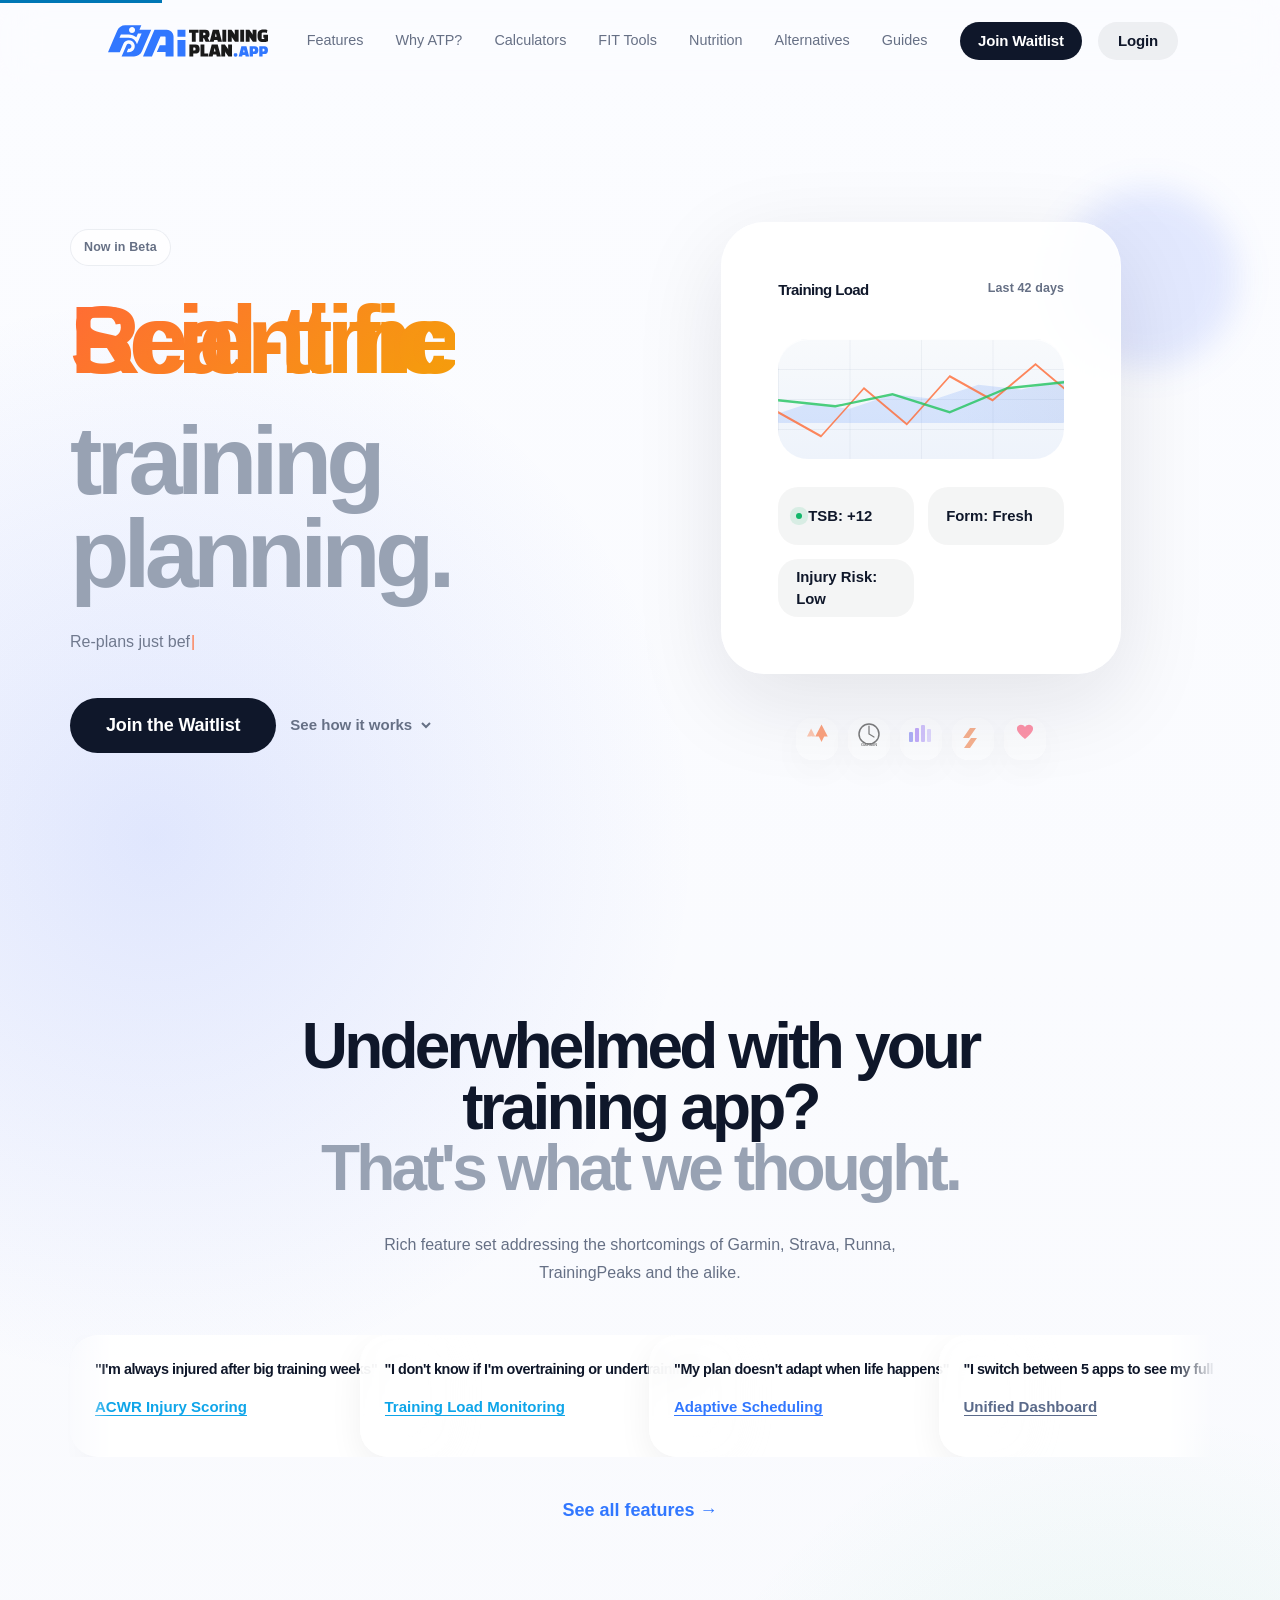
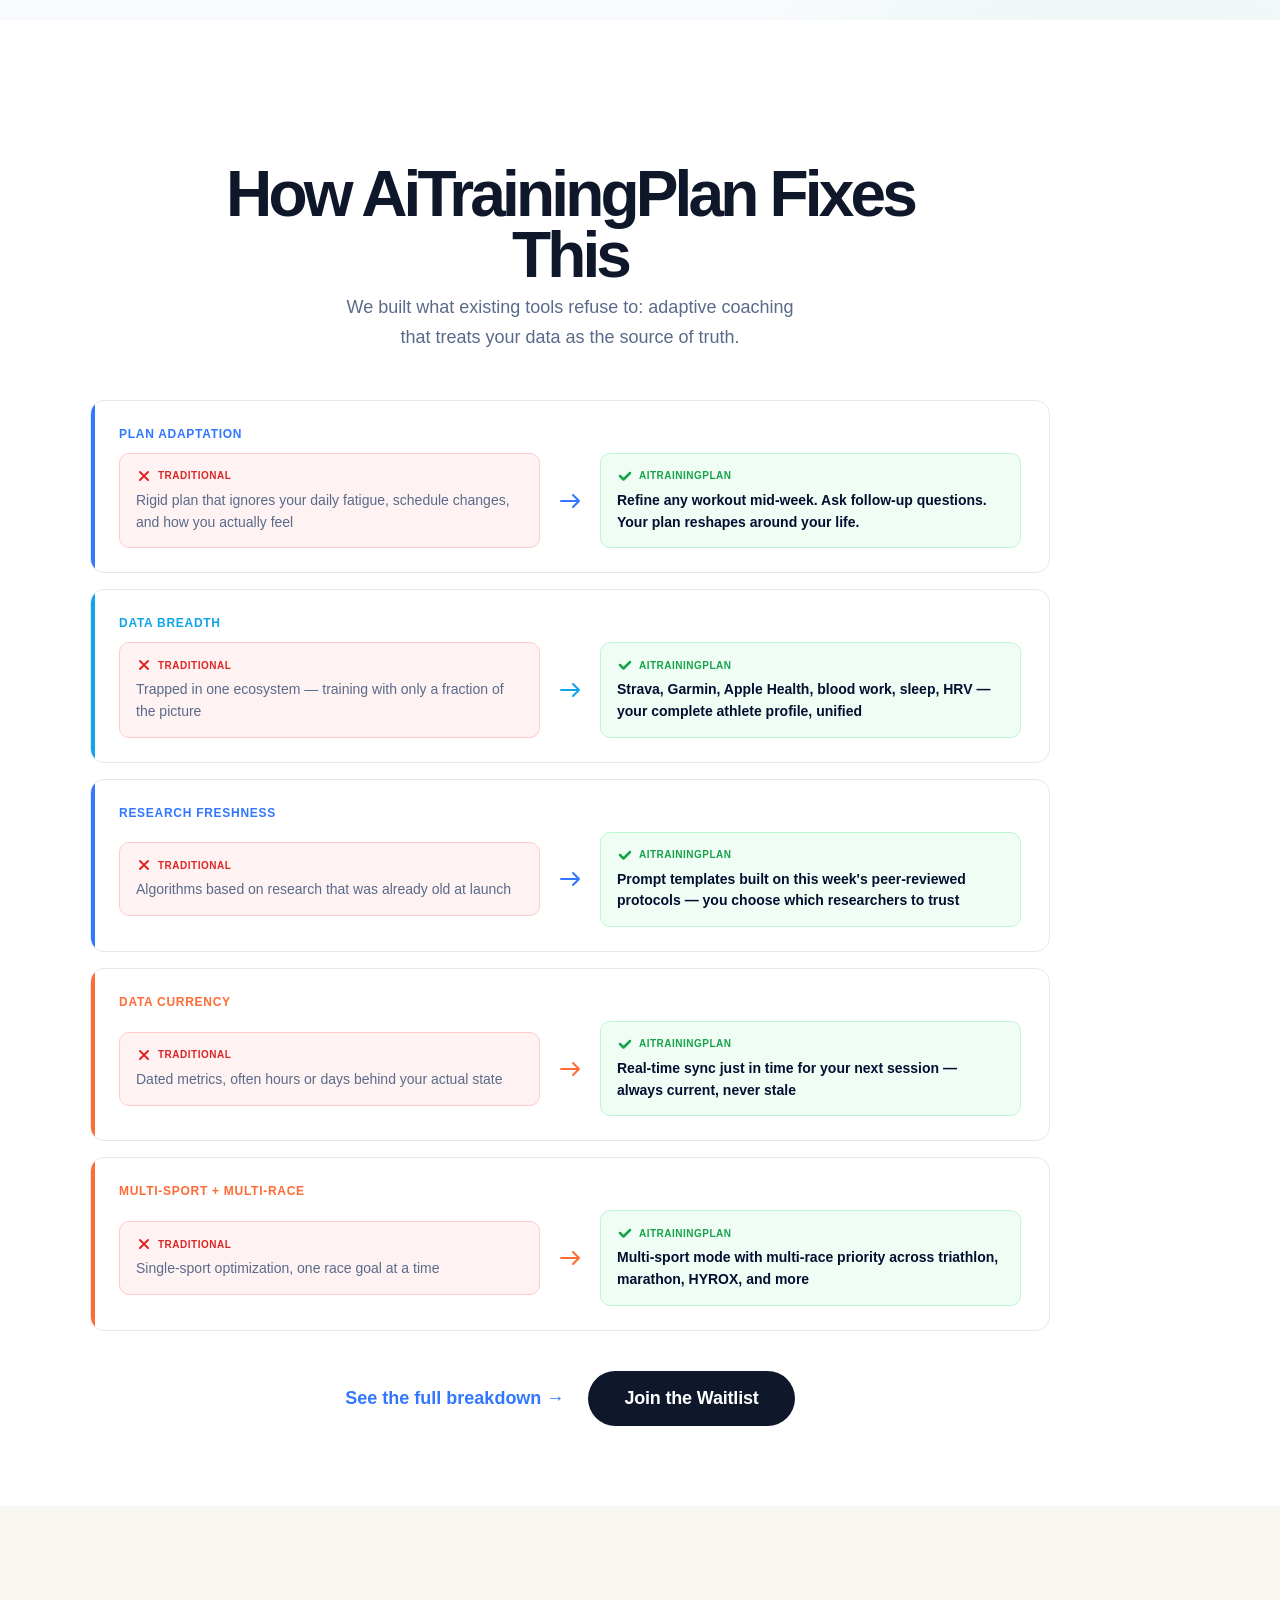
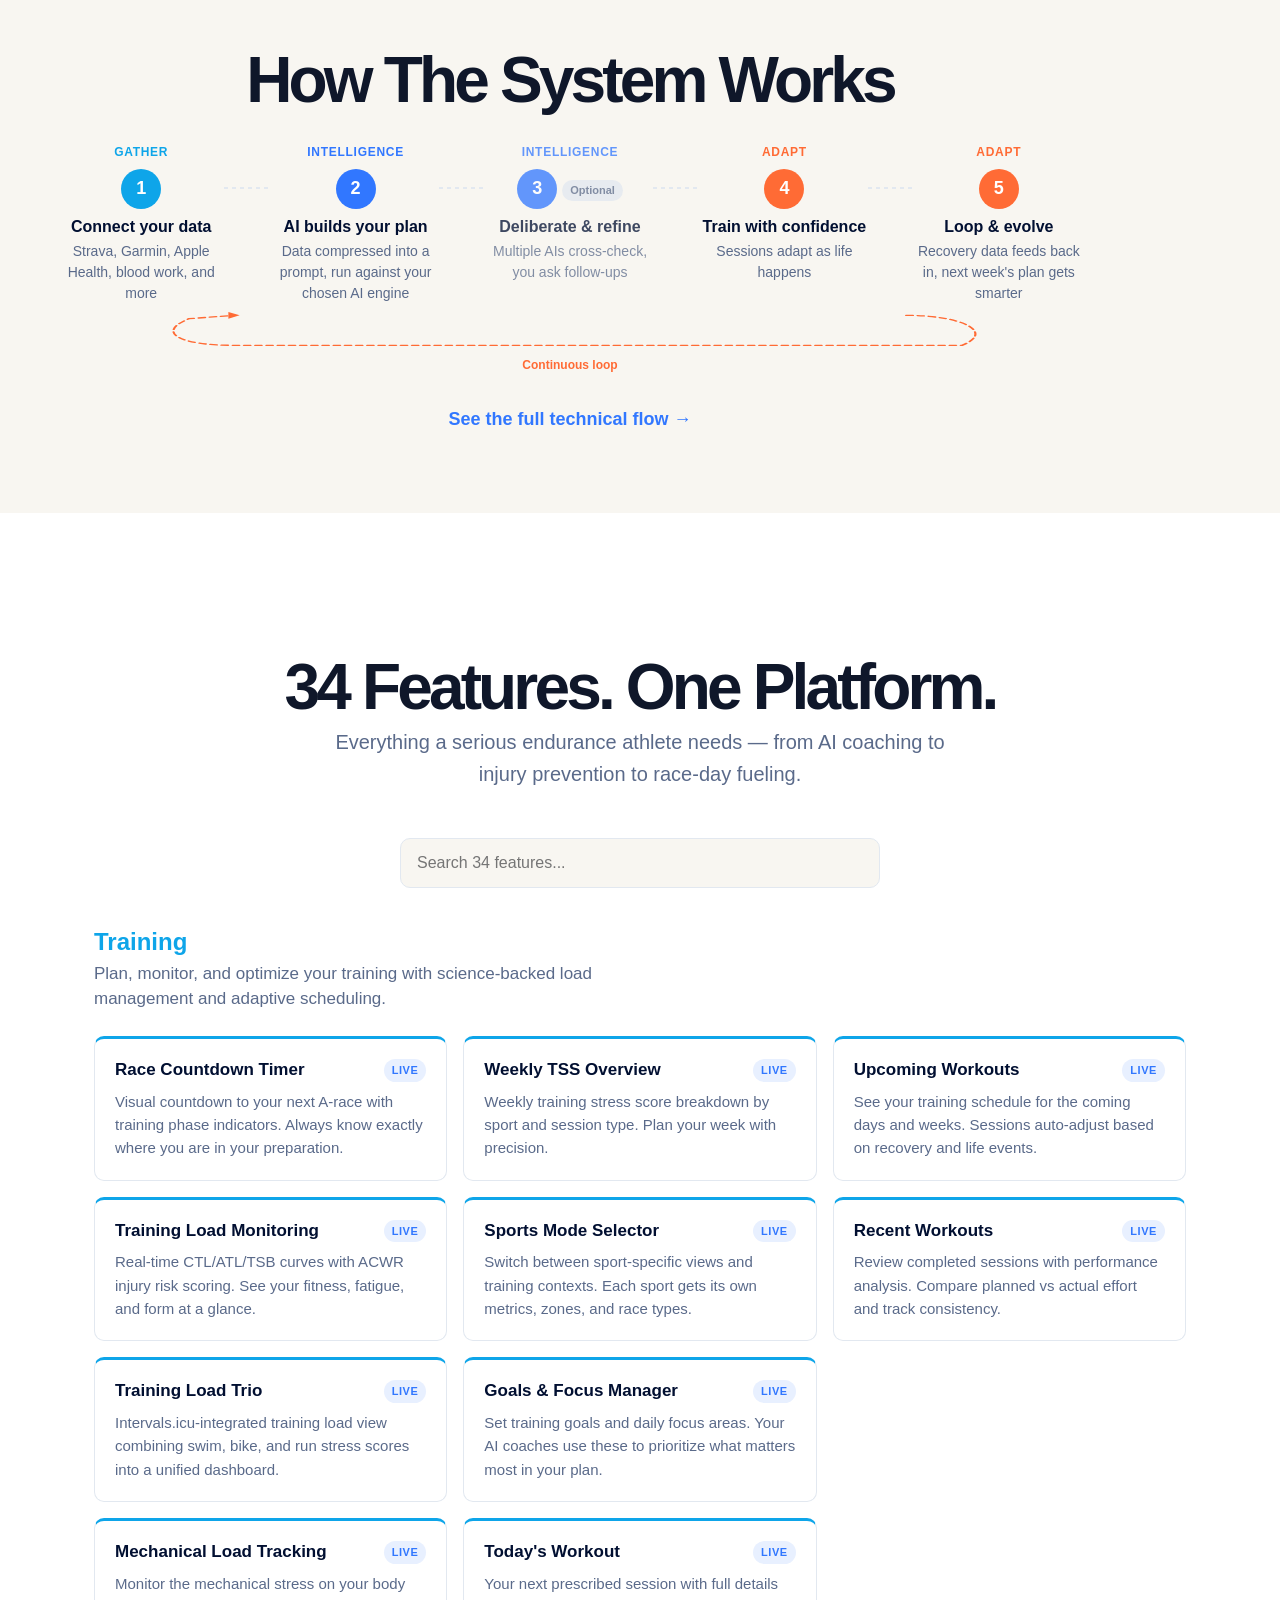
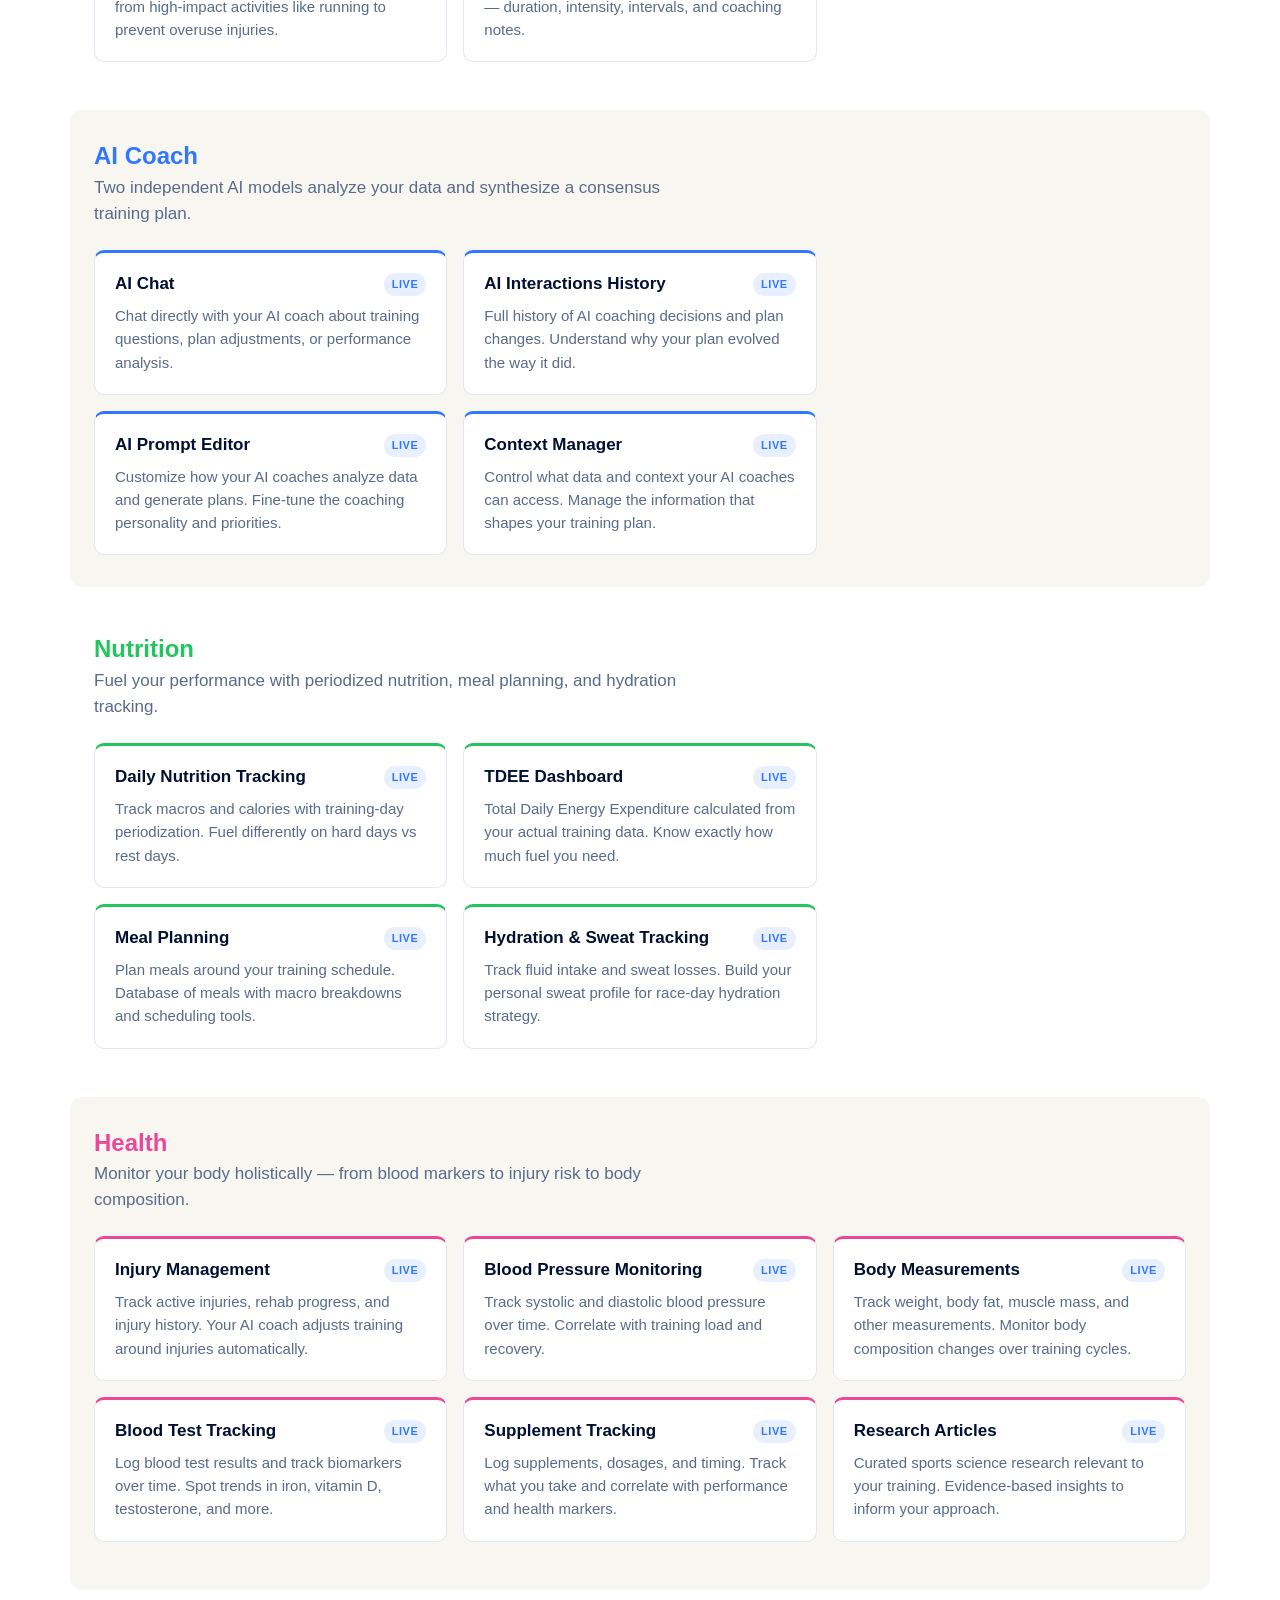
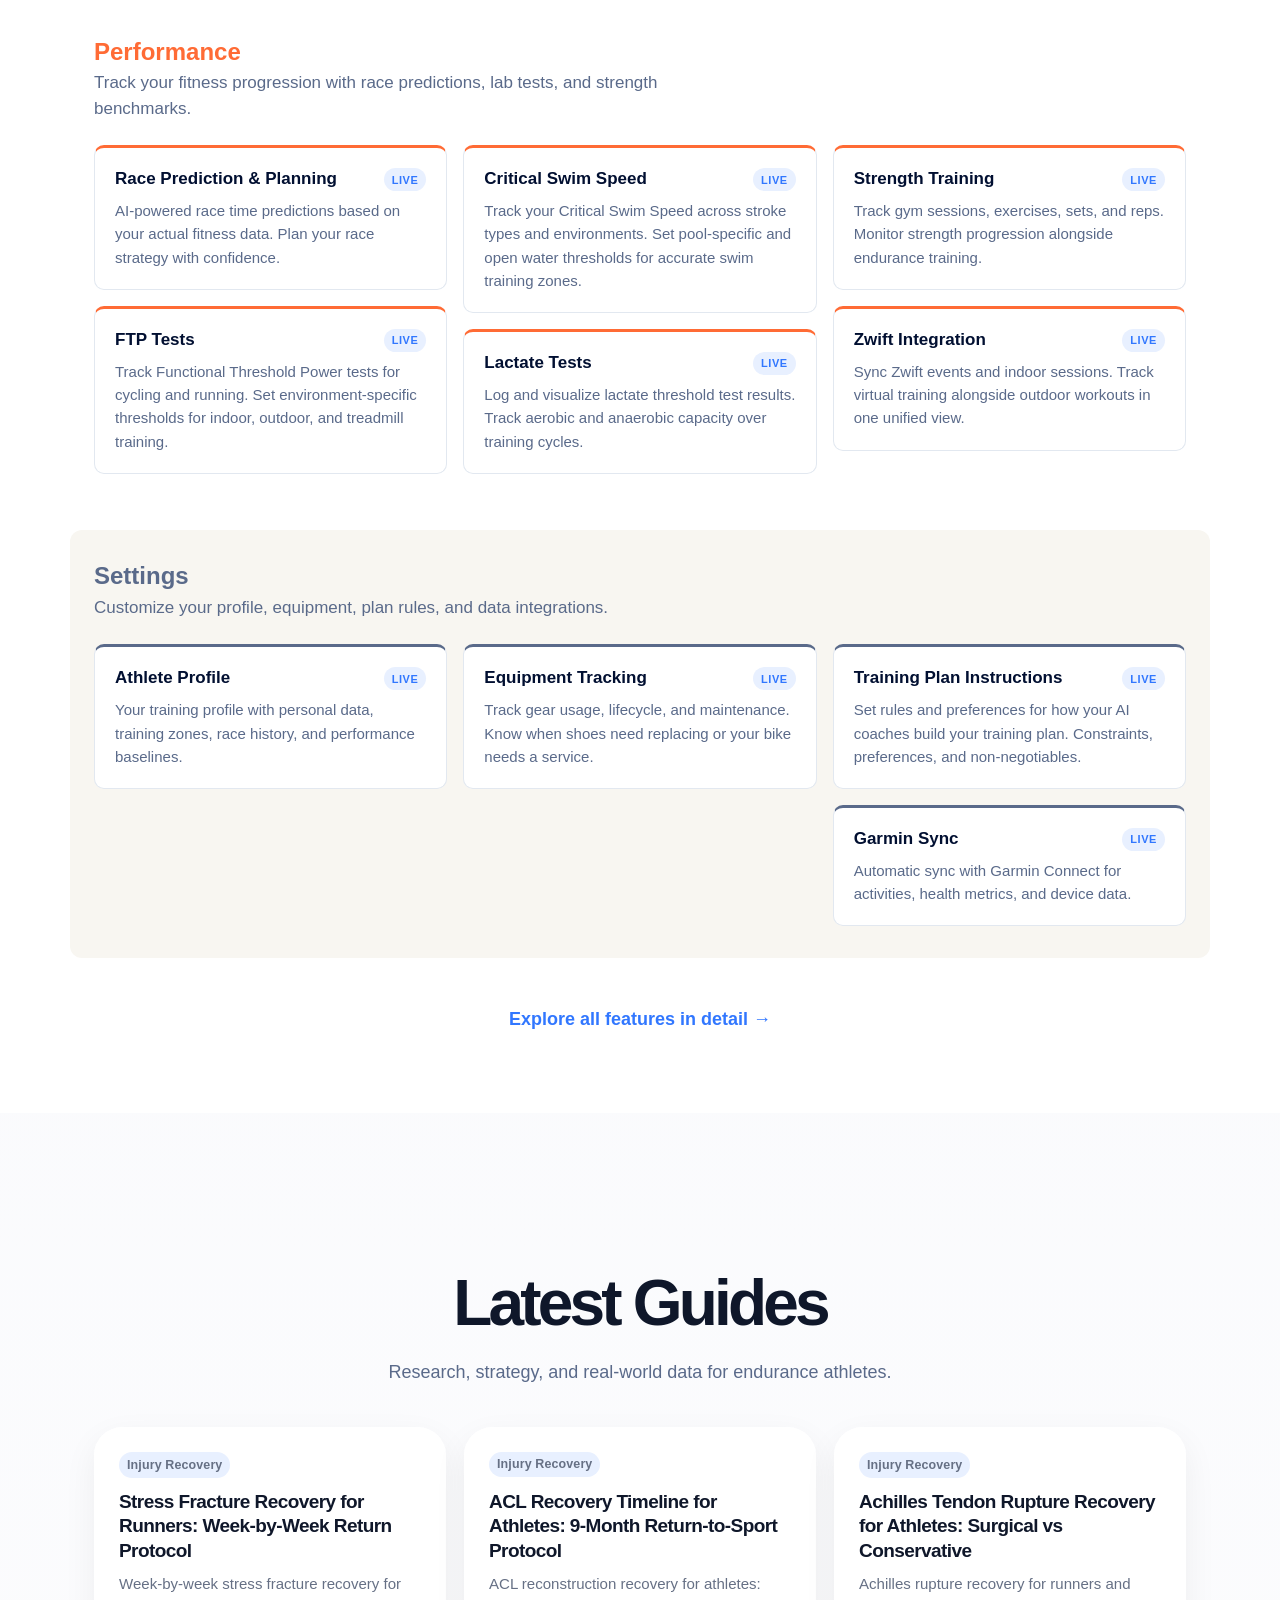
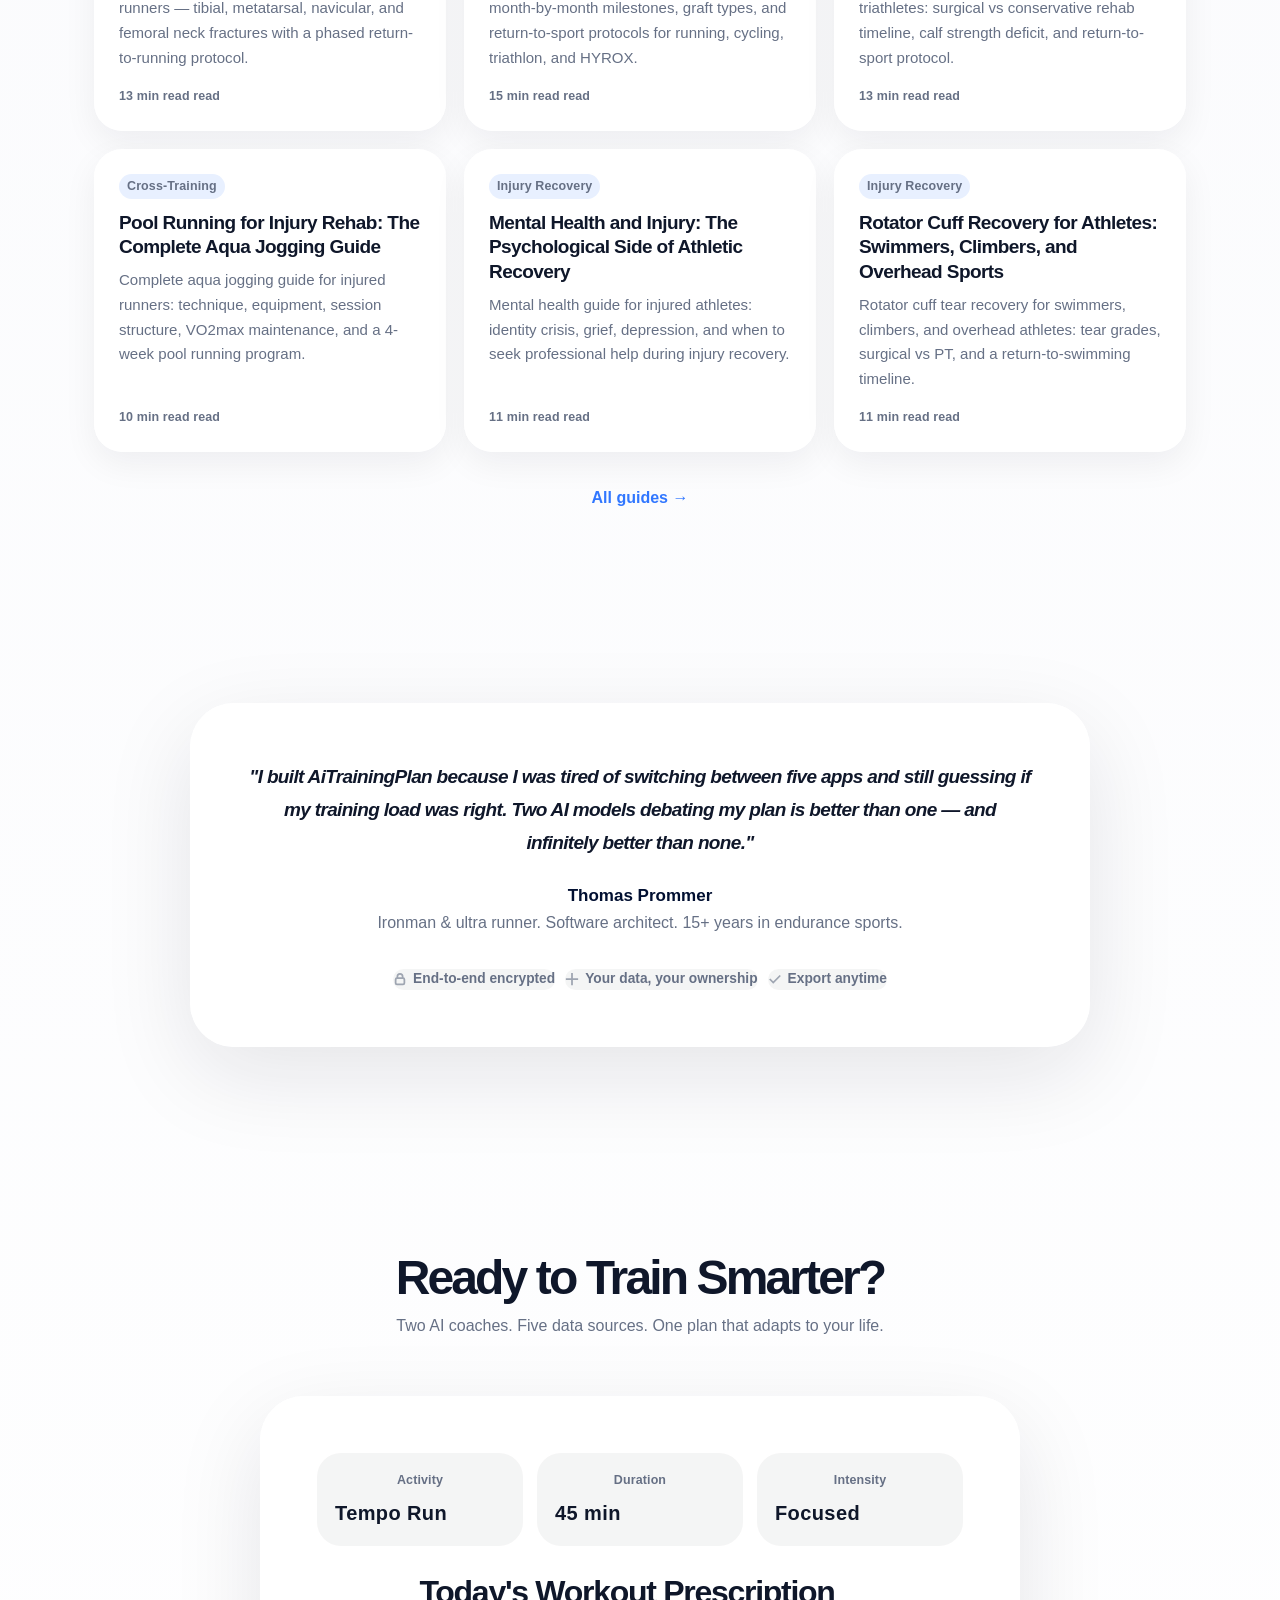
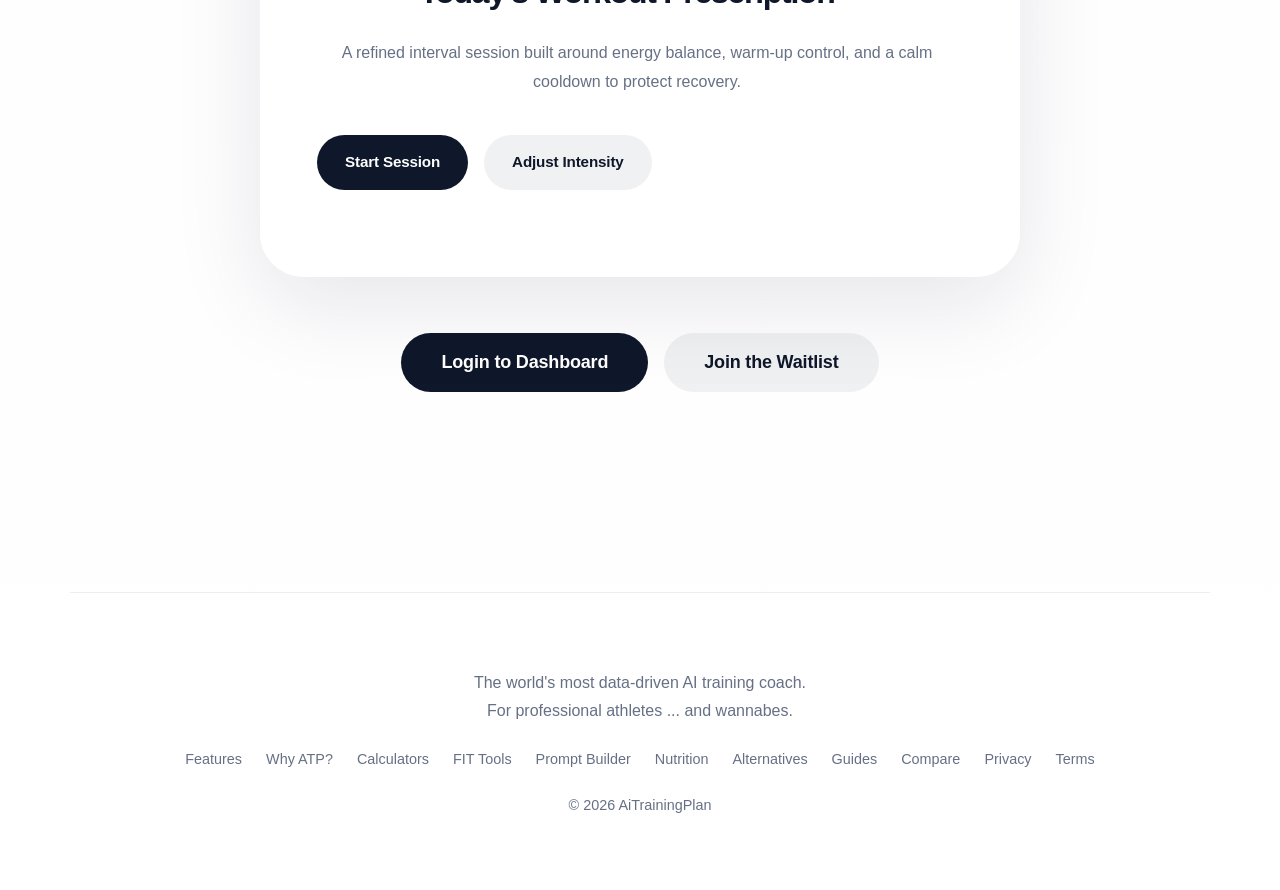
==== commit eba38687: "Refine modern dashboard UX" ====
--- a/index.html
+++ b/index.html
@@ -76,7 +76,8 @@
       }
     </style> <link rel="stylesheet" href="./AI Training Plan — Your Personal AI Coach for Every Sport_files/index.B_fgPTV2.css">
 <link rel="stylesheet" href="./AI Training Plan — Your Personal AI Coach for Every Sport_files/_slug_.DOuX6eAo.css">
-<link rel="stylesheet" href="./AI Training Plan — Your Personal AI Coach for Every Sport_files/index.CWppb_l2.css"><script type="module" src="./AI Training Plan — Your Personal AI Coach for Every Sport_files/page.D1uwR3nK.js.download"></script>
+<link rel="stylesheet" href="./AI Training Plan — Your Personal AI Coach for Every Sport_files/index.CWppb_l2.css">
+<link rel="stylesheet" href="./premium-dashboard.css"><script type="module" src="./AI Training Plan — Your Personal AI Coach for Every Sport_files/page.D1uwR3nK.js.download"></script>
 <script>/** @license Copyright 2020 Google LLC (BSD-3-Clause) */
 /** Bundled JS generated from "@astrojs/lit/client-shim.js" */
 var N = Object.defineProperty;
--- a/premium-dashboard.css
+++ b/premium-dashboard.css
@@ -0,0 +1,576 @@
+:root {
+  --dashboard-bg: #f6f7fb;
+  --dashboard-bg-strong: #eef2f8;
+  --dashboard-surface: rgba(255, 255, 255, 0.88);
+  --dashboard-surface-solid: #ffffff;
+  --dashboard-surface-soft: #f3f6fb;
+  --dashboard-ink: #0f172a;
+  --dashboard-muted: #667085;
+  --dashboard-faint: #98a2b3;
+  --dashboard-line: rgba(148, 163, 184, 0.18);
+  --dashboard-blue: #315cf6;
+  --dashboard-blue-soft: rgba(49, 92, 246, 0.1);
+  --dashboard-green: #12b76a;
+  --dashboard-orange: #f79009;
+  --dashboard-shadow-sm: 0 12px 34px rgba(15, 23, 42, 0.06);
+  --dashboard-shadow: 0 28px 90px rgba(15, 23, 42, 0.1);
+  --dashboard-radius-lg: 36px;
+  --dashboard-radius-md: 24px;
+  --dashboard-container: 1140px;
+}
+
+html {
+  scroll-behavior: smooth;
+}
+
+body {
+  background:
+    radial-gradient(circle at 12% 8%, rgba(49, 92, 246, 0.13), transparent 34rem),
+    radial-gradient(circle at 88% 18%, rgba(18, 183, 106, 0.1), transparent 30rem),
+    linear-gradient(180deg, #fbfcff 0%, var(--dashboard-bg) 46%, #fff 100%);
+  color: var(--dashboard-ink);
+}
+
+.ptp-nav {
+  background: rgba(251, 252, 255, 0.78);
+  border: 0;
+  box-shadow: none;
+  backdrop-filter: blur(20px) saturate(1.2);
+}
+
+.ptp-nav__inner {
+  max-width: var(--dashboard-container);
+  padding: 20px 32px;
+}
+
+.ptp-nav__links {
+  gap: 8px;
+}
+
+.ptp-nav__link {
+  padding: 10px 12px;
+  border-radius: 999px;
+  color: var(--dashboard-muted) !important;
+  font-size: 0.9rem;
+  font-weight: 500;
+}
+
+.ptp-nav__link:hover {
+  background: rgba(15, 23, 42, 0.05);
+  color: var(--dashboard-ink) !important;
+}
+
+.ptp-nav__search,
+.ptp-hero__eyebrow,
+.ptp-hero__integrations-label,
+.ptp-dashboard-card__legend,
+.ptp-signup__trust,
+.ptp-footer__langs {
+  display: none !important;
+}
+
+.ptp-nav__apply,
+.ptp-nav__cta,
+.ptp-btn,
+.ptp-workout-card__btn {
+  border: 0 !important;
+  border-radius: 999px !important;
+  box-shadow: none !important;
+  font-weight: 650 !important;
+  letter-spacing: -0.01em !important;
+}
+
+.ptp-nav__apply,
+.ptp-btn--coral,
+.ptp-workout-card__btn--primary {
+  background: var(--dashboard-ink) !important;
+  color: #fff !important;
+}
+
+.ptp-nav__apply:hover,
+.ptp-btn--coral:hover,
+.ptp-workout-card__btn--primary:hover {
+  background: #020617 !important;
+  transform: translateY(-1px);
+}
+
+.ptp-nav__cta,
+.ptp-btn--outline,
+.ptp-workout-card__btn--secondary {
+  background: rgba(15, 23, 42, 0.06) !important;
+  color: var(--dashboard-ink) !important;
+}
+
+.ptp-hero,
+.ptp-problems,
+.ptp-guides,
+.ptp-founder,
+.ptp-signup,
+.ptp-footer {
+  background: transparent !important;
+  border: 0 !important;
+}
+
+.ptp-hero {
+  padding: clamp(88px, 11vw, 140px) 24px 96px !important;
+}
+
+.ptp-hero__inner {
+  max-width: var(--dashboard-container) !important;
+  display: grid !important;
+  grid-template-columns: minmax(0, 0.9fr) minmax(400px, 1.1fr) !important;
+  gap: clamp(48px, 7vw, 104px) !important;
+  align-items: center !important;
+}
+
+.ptp-hero__content {
+  max-width: 560px !important;
+}
+
+.ptp-hero__badge {
+  margin-bottom: 28px !important;
+  padding: 8px 13px !important;
+  border: 1px solid var(--dashboard-line) !important;
+  border-radius: 999px !important;
+  background: rgba(255, 255, 255, 0.72) !important;
+  color: var(--dashboard-muted) !important;
+  font-size: 0.78rem !important;
+  font-weight: 650 !important;
+  letter-spacing: 0.01em !important;
+  text-transform: none !important;
+}
+
+.ptp-hero__headline,
+.ptp-section-title,
+.ptp-signup__headline {
+  color: var(--dashboard-ink) !important;
+  font-weight: 700 !important;
+  letter-spacing: -0.06em !important;
+  line-height: 0.95 !important;
+}
+
+.ptp-hero__headline {
+  max-width: 580px !important;
+  margin: 0 !important;
+  font-size: clamp(3.4rem, 7.6vw, 6.4rem) !important;
+}
+
+.ptp-hero__rotating,
+.ptp-hero__word--active {
+  color: var(--dashboard-ink) !important;
+}
+
+.ptp-hero__suffix,
+.ptp-section-title__accent {
+  color: var(--dashboard-faint) !important;
+}
+
+.ptp-hero__tagline,
+.ptp-problems__sub,
+.ptp-signup__sub,
+.ptp-founder__bio span,
+.ptp-footer__tagline {
+  color: var(--dashboard-muted) !important;
+  font-size: 1rem !important;
+  font-weight: 400 !important;
+  line-height: 1.75 !important;
+}
+
+.ptp-hero__tagline {
+  max-width: 470px !important;
+  min-height: 0 !important;
+  margin: 28px 0 0 !important;
+  opacity: 0.92;
+}
+
+.ptp-hero__actions {
+  margin-top: 42px !important;
+  gap: 14px !important;
+}
+
+.ptp-hero__scroll {
+  color: var(--dashboard-muted) !important;
+  font-size: 0.94rem !important;
+  font-weight: 550 !important;
+}
+
+.ptp-hero__visual {
+  position: relative;
+  padding: 0 !important;
+}
+
+.ptp-hero__visual::before {
+  content: "";
+  position: absolute;
+  inset: -34px -28px auto auto;
+  width: 180px;
+  height: 180px;
+  border-radius: 999px;
+  background: rgba(49, 92, 246, 0.12);
+  filter: blur(16px);
+  z-index: 0;
+}
+
+.ptp-dashboard-card,
+.ptp-workout-card,
+.ptp-founder__inner,
+.ptp-problem-card,
+.ptp-guides__card {
+  border: 1px solid rgba(255, 255, 255, 0.72) !important;
+  background: var(--dashboard-surface) !important;
+  box-shadow: var(--dashboard-shadow-sm) !important;
+  backdrop-filter: blur(18px) saturate(1.15);
+}
+
+.ptp-dashboard-card {
+  position: relative;
+  z-index: 1;
+  padding: clamp(32px, 5vw, 56px) !important;
+  border-radius: 44px !important;
+  box-shadow: var(--dashboard-shadow) !important;
+}
+
+.ptp-dashboard-card__header {
+  align-items: start !important;
+  margin-bottom: 38px !important;
+}
+
+.ptp-dashboard-card__title,
+.ptp-workout-card__primary {
+  color: var(--dashboard-ink) !important;
+  font-weight: 700 !important;
+  letter-spacing: -0.04em !important;
+}
+
+.ptp-dashboard-card__period,
+.ptp-workout-card__label,
+.ptp-guides__badge,
+.ptp-guides__meta {
+  color: var(--dashboard-muted) !important;
+  font-size: 0.78rem !important;
+  font-weight: 600 !important;
+  letter-spacing: 0.01em !important;
+  text-transform: none !important;
+}
+
+.ptp-dashboard-card__chart {
+  margin: 0 !important;
+  border: 0 !important;
+  border-radius: 30px !important;
+  background:
+    linear-gradient(rgba(148, 163, 184, 0.12) 1px, transparent 1px),
+    linear-gradient(90deg, rgba(148, 163, 184, 0.12) 1px, transparent 1px),
+    linear-gradient(180deg, #f8fafc 0%, #eef3fb 100%) !important;
+  background-size: 100% 25%, 25% 100%, 100% 100% !important;
+  box-shadow: inset 0 1px 0 rgba(255, 255, 255, 0.95) !important;
+}
+
+.ptp-dashboard-card__stats {
+  display: grid !important;
+  grid-template-columns: repeat(2, minmax(0, 1fr)) !important;
+  gap: 14px !important;
+  margin-top: 28px !important;
+}
+
+.ptp-stat {
+  justify-content: flex-start !important;
+  min-height: 58px !important;
+  padding: 0 18px !important;
+  border: 0 !important;
+  border-radius: 20px !important;
+  background: rgba(15, 23, 42, 0.045) !important;
+  color: var(--dashboard-ink) !important;
+  font-size: 0.93rem !important;
+  font-weight: 650 !important;
+}
+
+.ptp-stat__dot {
+  background: var(--dashboard-green) !important;
+  box-shadow: 0 0 0 6px rgba(18, 183, 106, 0.12);
+}
+
+.ptp-hero__integrations {
+  justify-content: flex-start !important;
+  margin-top: 20px !important;
+}
+
+.ptp-hero__integrations-logos {
+  gap: 10px !important;
+}
+
+.ptp-logo-item {
+  width: 42px !important;
+  height: 42px !important;
+  border: 0 !important;
+  border-radius: 16px !important;
+  background: rgba(255, 255, 255, 0.72) !important;
+  box-shadow: var(--dashboard-shadow-sm) !important;
+  opacity: 0.72;
+  transition: opacity 0.2s ease, transform 0.2s ease;
+}
+
+.ptp-logo-item:hover {
+  opacity: 1;
+  transform: translateY(-2px);
+}
+
+.ptp-container {
+  max-width: var(--dashboard-container) !important;
+}
+
+.ptp-problems {
+  padding: 96px 24px !important;
+}
+
+.ptp-section-title {
+  max-width: 780px !important;
+  margin-inline: auto !important;
+  font-size: clamp(2.4rem, 5vw, 4.6rem) !important;
+  text-align: center !important;
+}
+
+.ptp-problems__sub {
+  max-width: 560px !important;
+  margin: 22px auto 48px !important;
+  text-align: center !important;
+}
+
+.ptp-brick-carousel {
+  overflow: visible !important;
+}
+
+.ptp-brick-carousel__row:nth-child(n+2) {
+  display: none !important;
+}
+
+.ptp-brick-carousel__track {
+  display: grid !important;
+  grid-template-columns: repeat(4, minmax(240px, 1fr)) !important;
+  gap: 18px !important;
+  animation: none !important;
+  transform: none !important;
+  max-width: var(--dashboard-container);
+  margin: 0 auto;
+}
+
+.ptp-problem-card:nth-child(n+5) {
+  display: none !important;
+}
+
+.ptp-problem-card {
+  min-width: 0 !important;
+  padding: 24px !important;
+  border-radius: 28px !important;
+}
+
+.ptp-problem-card__quote,
+.ptp-guides__name {
+  color: var(--dashboard-ink) !important;
+  font-weight: 700 !important;
+  letter-spacing: -0.03em !important;
+}
+
+.ptp-problem-card__feature,
+.ptp-problem-card__answer,
+.ptp-guides__desc {
+  color: var(--dashboard-muted) !important;
+  font-size: 0.94rem !important;
+  line-height: 1.65 !important;
+}
+
+.ptp-problem-card__answer {
+  max-height: 0;
+  margin: 0 !important;
+  overflow: hidden;
+  opacity: 0;
+  transition: max-height 0.25s ease, opacity 0.25s ease, margin 0.25s ease;
+}
+
+.ptp-problem-card:hover .ptp-problem-card__answer,
+.ptp-problem-card:focus-within .ptp-problem-card__answer {
+  max-height: 140px;
+  margin-top: 14px !important;
+  opacity: 1;
+}
+
+.ptp-guides {
+  padding: 96px 24px !important;
+}
+
+.ptp-guides__grid {
+  display: grid !important;
+  grid-template-columns: repeat(3, minmax(0, 1fr)) !important;
+  gap: 18px !important;
+}
+
+.ptp-guides__card {
+  padding: 24px !important;
+  border-radius: 28px !important;
+  transition: transform 0.2s ease, box-shadow 0.2s ease;
+}
+
+.ptp-guides__card:nth-child(n+7) {
+  display: none !important;
+}
+
+.ptp-guides__card:hover {
+  transform: translateY(-3px);
+  box-shadow: var(--dashboard-shadow) !important;
+}
+
+.ptp-signup {
+  padding: 112px 24px !important;
+}
+
+.ptp-signup__inner {
+  max-width: 900px !important;
+}
+
+.ptp-workout-card {
+  max-width: 760px !important;
+  margin: 56px auto !important;
+  padding: clamp(32px, 5vw, 56px) !important;
+  border-radius: 44px !important;
+  box-shadow: var(--dashboard-shadow) !important;
+  gap: 30px !important;
+}
+
+.ptp-workout-card__header {
+  gap: 14px !important;
+}
+
+.ptp-workout-card__group {
+  gap: 8px !important;
+  padding: 18px !important;
+  border-radius: 24px !important;
+  background: rgba(15, 23, 42, 0.045) !important;
+}
+
+.ptp-workout-card__badge,
+.ptp-workout-card__status {
+  justify-content: flex-start !important;
+  min-height: auto !important;
+  padding: 0 !important;
+  background: transparent !important;
+  color: var(--dashboard-ink) !important;
+  font-size: 1.25rem !important;
+  font-weight: 700 !important;
+}
+
+.ptp-workout-card__subtext,
+.ptp-workout-card__details {
+  color: var(--dashboard-muted) !important;
+  font-weight: 400 !important;
+}
+
+.ptp-workout-card__details {
+  max-height: 0 !important;
+  overflow: hidden !important;
+  opacity: 0 !important;
+  margin: 0 !important;
+  transition: max-height 0.25s ease, opacity 0.25s ease, margin 0.25s ease !important;
+}
+
+.ptp-workout-card:hover .ptp-workout-card__details,
+.ptp-workout-card:focus-within .ptp-workout-card__details {
+  max-height: 90px !important;
+  opacity: 1 !important;
+  margin-top: -8px !important;
+}
+
+.ptp-founder {
+  padding: 96px 24px !important;
+}
+
+.ptp-founder__inner {
+  max-width: 900px !important;
+  padding: 56px !important;
+  border-radius: 44px !important;
+  box-shadow: var(--dashboard-shadow) !important;
+}
+
+.ptp-founder__quote {
+  color: var(--dashboard-ink) !important;
+  font-weight: 600 !important;
+  letter-spacing: -0.035em !important;
+}
+
+.ptp-founder__trust-row {
+  gap: 10px !important;
+}
+
+.ptp-trust-badge {
+  border: 0 !important;
+  border-radius: 999px !important;
+  background: rgba(15, 23, 42, 0.045) !important;
+  color: var(--dashboard-muted) !important;
+  font-size: 0.86rem !important;
+  font-weight: 600 !important;
+}
+
+.ptp-footer {
+  padding: 72px 24px !important;
+}
+
+.ptp-footer__inner {
+  max-width: var(--dashboard-container) !important;
+  border-top: 1px solid var(--dashboard-line) !important;
+  padding-top: 36px !important;
+}
+
+.ptp-footer__links a,
+.ptp-footer__copy {
+  color: var(--dashboard-muted) !important;
+  font-size: 0.9rem !important;
+  font-weight: 500 !important;
+}
+
+@media (max-width: 1040px) {
+  .ptp-nav__links {
+    display: none !important;
+  }
+
+  .ptp-hero__inner {
+    grid-template-columns: 1fr !important;
+  }
+
+  .ptp-hero__content {
+    max-width: 100% !important;
+  }
+
+  .ptp-brick-carousel__track,
+  .ptp-guides__grid {
+    grid-template-columns: repeat(2, minmax(0, 1fr)) !important;
+  }
+}
+
+@media (max-width: 720px) {
+  .ptp-nav__inner,
+  .ptp-hero,
+  .ptp-problems,
+  .ptp-guides,
+  .ptp-signup,
+  .ptp-founder,
+  .ptp-footer {
+    padding-left: 18px !important;
+    padding-right: 18px !important;
+  }
+
+  .ptp-hero__headline {
+    font-size: clamp(3rem, 17vw, 4.5rem) !important;
+  }
+
+  .ptp-dashboard-card__stats,
+  .ptp-workout-card__header,
+  .ptp-brick-carousel__track,
+  .ptp-guides__grid {
+    grid-template-columns: 1fr !important;
+  }
+
+  .ptp-dashboard-card,
+  .ptp-workout-card,
+  .ptp-founder__inner {
+    border-radius: 32px !important;
+    padding: 28px !important;
+  }
+}
